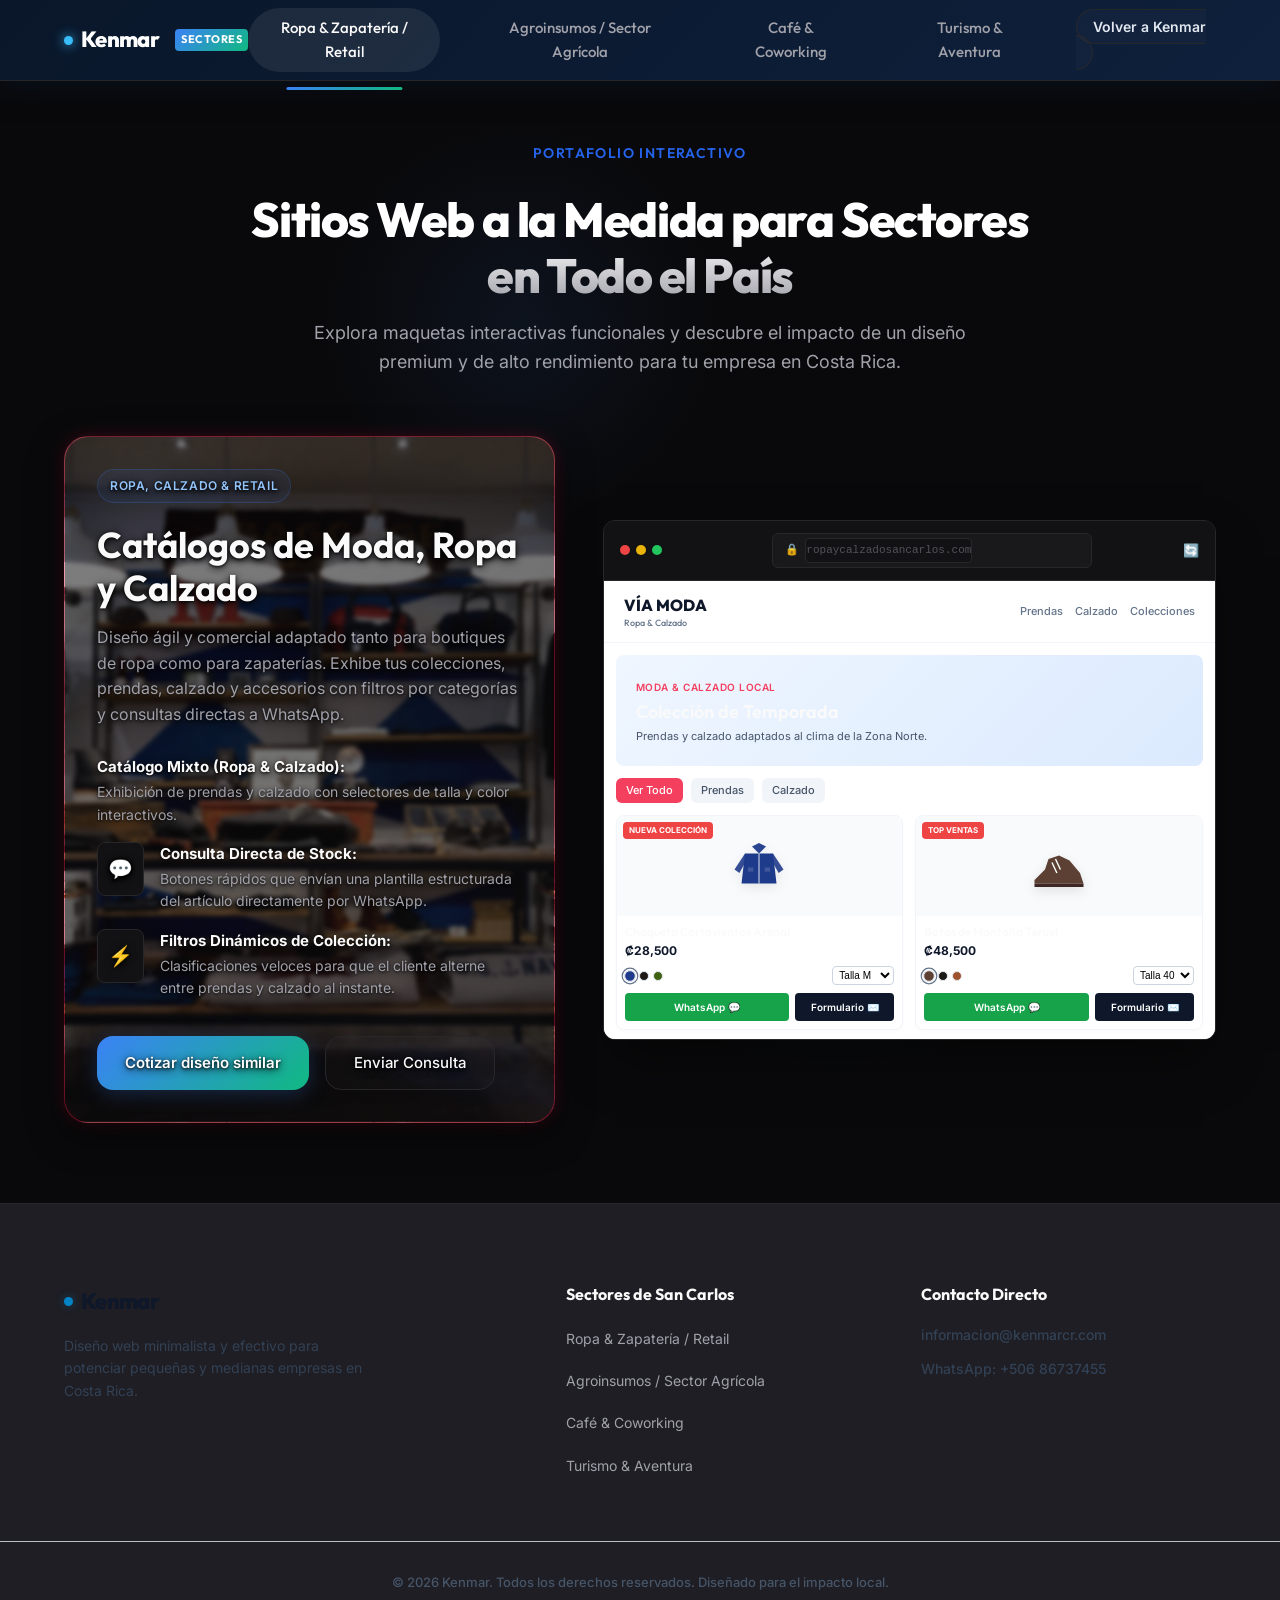
==== sectores.html @ aba76120 "fix: actualizacion del diseño de la pagina" ====
<!DOCTYPE html>
<html lang="es">
<head>
    <meta charset="UTF-8">
    <meta name="viewport" content="width=device-width, initial-scale=1.0">
    <meta name="description" content="Diseño y desarrollo de páginas web a medida para los sectores clave en Costa Rica: retail, ganadería, agricultura, turismo, cafeterías y coworking. Impulsa tu PyME con Kenmar.">
    <title>Kenmar | Portafolio Interactivo por Sectores</title>
    <!-- Google Fonts -->
    <link rel="preconnect" href="https://fonts.googleapis.com">
    <link rel="preconnect" href="https://fonts.gstatic.com" crossorigin>
    <link href="https://fonts.googleapis.com/css2?family=Inter:wght@300;400;500;600;700&family=Outfit:wght@400;500;600;700;800&display=swap" rel="stylesheet">
    <!-- Hojas de Estilo -->
    <link rel="stylesheet" href="styles.css"> <!-- Importamos estilos base de Kenmar -->
    <link rel="stylesheet" href="sectores.css"> <!-- Estilos específicos y oscuros para sectores -->
</head>
<body class="dark-theme">

    <!-- Header / Navegación Oscura -->
    <header class="main-header" id="header">
        <div class="container header-container">
            <a href="index.html" class="logo">
                <span class="logo-dot"></span>Kenmar<span class="logo-badge">Sectores</span>
            </a>
            
            <!-- Menú de sectores industriales para especialización inmediata -->
            <nav class="nav-menu" id="nav-menu">
                <ul class="nav-list">
                    <li><button class="nav-sector-btn active" data-sector="retail">Ropa & Zapatería / Retail</button></li>
                    <li><button class="nav-sector-btn" data-sector="agro">Agroinsumos / Sector Agrícola</button></li>
                    <li><button class="nav-sector-btn" data-sector="cafe">Café & Coworking</button></li>
                    <li><button class="nav-sector-btn" data-sector="turismo">Turismo & Aventura</button></li>
                    <li><a href="index.html" class="nav-link return-btn">Volver a Kenmar</a></li>
                </ul>
            </nav>
            
            <button class="nav-toggle" id="nav-toggle" aria-label="Abrir menú">
                <span class="burger-bar"></span>
                <span class="burger-bar"></span>
                <span class="burger-bar"></span>
            </button>
        </div>
    </header>

    <main>
        <!-- Sección Hero del Portafolio Interactivo -->
        <section class="showcase-hero">
            <div class="container">
                <div class="showcase-header text-center">
                    <span class="section-subtitle">Portafolio Interactivo</span>
                    <h1 class="main-title">Sitios Web a la Medida para Sectores en Todo el País</h1>
                    <p class="main-desc">Explora maquetas interactivas funcionales y descubre el impacto de un diseño premium y de alto rendimiento para tu empresa en Costa Rica.</p>
                </div>

                <!-- Showcase Split View (Info Panel + Mockup Visualizer) -->
                <div class="showcase-grid">
                    
                    <!-- Columna Izquierda: Información Dinámica del Sector -->
                    <div class="info-column">
                        
                        <!-- Panel Ropa & Zapatería / Retail -->
                        <div class="sector-info-panel active" id="info-retail">
                            <div class="sector-badge font-heading">Ropa, Calzado & Retail</div>
                            <h2>Catálogos de Moda, Ropa y Calzado</h2>
                            <p class="sector-description">Diseño ágil y comercial adaptado tanto para boutiques de ropa como para zapaterías. Exhibe tus colecciones, prendas, calzado y accesorios con filtros por categorías y consultas directas a WhatsApp.</p>
                            
                            <ul class="feature-list">
                                <li>
                                    <div>
                                        <strong>Catálogo Mixto (Ropa & Calzado):</strong> Exhibición de prendas y calzado con selectores de talla y color interactivos.
                                    </div>
                                </li>
                                <li>
                                    <span class="feature-icon">💬</span>
                                    <div>
                                        <strong>Consulta Directa de Stock:</strong> Botones rápidos que envían una plantilla estructurada del artículo directamente por WhatsApp.
                                    </div>
                                </li>
                                <li>
                                    <span class="feature-icon">⚡</span>
                                    <div>
                                        <strong>Filtros Dinámicos de Colección:</strong> Clasificaciones veloces para que el cliente alterne entre prendas y calzado al instante.
                                    </div>
                                </li>
                            </ul>

                            <div class="sector-ctas">
                                <a href="https://wa.me/50686737455?text=Hola%20Kenmar,%20me%20gustar%C3%ADa%20cotizar%20un%20dise%C3%B1o%20web%20similar%20al%20de%20Ropa%20%26%20Zapater%C3%ADa" target="_blank" rel="noopener noreferrer" class="btn btn-accent btn-whatsapp-sector">
                                    Cotizar diseño similar
                                </a>
                                <a href="#contacto-form" class="btn btn-secondary-dark">Enviar Consulta</a>
                            </div>
                        </div>

                        <!-- Panel Agroinsumos / Agrícola -->
                        <div class="sector-info-panel" id="info-agro">
                            <div class="sector-badge font-heading agro">Agropecuaria & Ganadería</div>
                            <h2>Sitios Web Corporativos y Catálogos de Insumos</h2>
                            <p class="sector-description">Páginas web corporativas robustas diseñadas especialmente para distribuidoras de agroinsumos, veterinarias, fincas y ganaderías. Proyecta solidez técnica con fichas técnicas descargables e inventarios clasificados por categorías.</p>
                            
                            <ul class="feature-list">
                                <li>
                                    <div>
                                        <strong>Buscador y Filtro de Productos:</strong> Filtra fertilizantes, semillas o maquinaria de forma instantánea.
                                    </div>
                                </li>
                                <li>
                                    <span class="feature-icon">📄</span>
                                    <div>
                                        <strong>Fichas Técnicas Integradas:</strong> Acceso rápido a especificaciones de productos y hojas de seguridad.
                                    </div>
                                </li>
                                <li>
                                    <span class="feature-icon">🐮</span>
                                    <div>
                                        <strong>Módulo Corporativo:</strong> Secciones dedicadas a servicios agrícolas, cobertura de entrega y asesoría técnica.
                                    </div>
                                </li>
                            </ul>

                            <div class="sector-ctas">
                                <a href="https://wa.me/50686737455?text=Hola%20Kenmar,%20me%20gustar%C3%ADa%20cotizar%20un%20dise%C3%B1o%20web%20similar%20al%20de%20Agroinsumos%20/%20Sector%20Agr%C3%ADcola" target="_blank" rel="noopener noreferrer" class="btn btn-accent btn-whatsapp-sector">
                                    Cotizar diseño similar
                                </a>
                                <a href="#contacto-form" class="btn btn-secondary-dark">Enviar Consulta</a>
                            </div>
                        </div>

                        <!-- Panel Café & Coworking -->
                        <div class="sector-info-panel" id="info-cafe">
                            <div class="sector-badge font-heading cafe">Aesthetic & Experiencia</div>
                            <h2>Páginas para Cafeterías y Espacios Coworking</h2>
                            <p class="sector-description">Diseño moderno, cálido y aesthetic ideal para cafeterías de especialidad y locales gastronómicos. Muestra la atmósfera acogedora de tus instalaciones (vibe visual) y presenta una carta digital interactiva para atraer clientes locales y nómadas digitales.</p>
                            
                            <ul class="feature-list">
                                <li>
                                    <div>
                                        <strong>Galería Aesthetic de Espacios:</strong> Muestra los rincones de tu local (terrazas, salones de enfoque, rincones relax) con un diseño visual premium.
                                    </div>
                                </li>
                                <li>
                                    <div>
                                        <strong>Menú Digital de Especialidad:</strong> Carta interactiva optimizada para móviles con tus bebidas, repostería y planes de trabajo.
                                    </div>
                                </li>
                                <li>
                                    <span class="feature-icon">💬</span>
                                    <div>
                                        <strong>Cotización Directa de Combos:</strong> Permite a las personas consultar precios o cotizar eventos especiales y paquetes de coworking por WhatsApp en un clic.
                                    </div>
                                </li>
                            </ul>

                            <div class="sector-ctas">
                                <a href="https://wa.me/50686737455?text=Hola%20Kenmar,%20me%20gustar%C3%ADa%20cotizar%20un%20dise%C3%B1o%20web%20similar%20al%20de%20Caf%C3%A9%20%26%20Coworking" target="_blank" rel="noopener noreferrer" class="btn btn-accent btn-whatsapp-sector">
                                    Cotizar diseño similar
                                </a>
                                <a href="#contacto-form" class="btn btn-secondary-dark">Enviar Consulta</a>
                            </div>
                        </div>

                        <!-- Panel Turismo & Aventura -->
                        <div class="sector-info-panel" id="info-turismo">
                            <div class="sector-badge font-heading turismo">Turismo & Naturaleza</div>
                            <h2>Páginas de Destinos, Tours e Itinerarios Visuales</h2>
                            <p class="sector-description">Sitios web de alto impacto visual diseñados para agencias de tours, hoteles boutique y operadores de aventura. Muestra la belleza de los destinos mediante galerías de gran escala y cronogramas interactivos.</p>
                            
                            <ul class="feature-list">
                                <li>
                                    <div>
                                        <strong>Ficha Detallada de Tours:</strong> Clasificaciones por nivel de dificultad, duración y precios con divisas.
                                    </div>
                                </li>
                                <li>
                                    <div>
                                        <strong>Itinerarios Desplegables:</strong> Información cronológica animada para guiar al viajero en su reserva.
                                    </div>
                                </li>
                                <li>
                                    <div>
                                        <strong>Llamados a la Acción Claros:</strong> Formularios integrados para reservar cupos rápido desde teléfonos móviles.
                                    </div>
                                </li>
                            </ul>

                            <div class="sector-ctas">
                                <a href="https://wa.me/50686737455?text=Hola%20Kenmar,%20me%20gustar%C3%ADa%20cotizar%20un%20dise%C3%B1o%20web%20similar%20al%20de%20Turismo%20%26%20Aventura" target="_blank" rel="noopener noreferrer" class="btn btn-accent btn-whatsapp-sector">
                                    Cotizar diseño similar
                                </a>
                                <a href="#contacto-form" class="btn btn-secondary-dark">Enviar Consulta</a>
                            </div>
                        </div>
                    </div>

                    <!-- Columna Derecha: El Navegador Web Simulado (Mockup Interactivo) -->
                    <div class="mockup-column">
                        <div class="browser-mockup shadow-lg">
                            <div class="browser-bar">
                                <div class="browser-dots">
                                    <span class="dot-red"></span>
                                    <span class="dot-yellow"></span>
                                    <span class="dot-green"></span>
                                </div>
                                <div class="browser-url-container">
                                    <span class="lock-icon">🔒</span>
                                    <div class="browser-url" id="mockup-url">ropaycalzadosancarlos.com</div>
                                </div>
                                <div class="browser-reload">🔄</div>
                            </div>
                            
                            <!-- Contenedor Interno de las Páginas Simuladas -->
                            <div class="browser-content" id="browser-content-viewport">
                                
                                <!-- MOCKUP 1: MODA & RETAIL (Tema Claro Minimalista Comercial) -->
                                <div class="mockup-view active" id="mockup-view-retail">
                                    <!-- Header de la Tienda -->
                                    <div class="shop-header">
                                        <div class="shop-logo">VÍA MODA<span>Ropa & Calzado</span></div>
                                        <div class="shop-nav-links">
                                            <span>Prendas</span>
                                            <span>Calzado</span>
                                            <span>Colecciones</span>
                                        </div>
                                    </div>
                                    
                                    <!-- Banner Principal -->
                                    <div class="shop-banner">
                                        <div class="banner-text">
                                            <span class="banner-tag">Moda & Calzado Local</span>
                                            <h3>Colección de Temporada</h3>
                                            <p>Prendas y calzado adaptados al clima de la Zona Norte.</p>
                                        </div>
                                    </div>

                                    <!-- Filtros -->
                                    <div class="shop-filters">
                                        <button class="shop-filter-btn active" data-filter="all">Ver Todo</button>
                                        <button class="shop-filter-btn" data-filter="clothing">Prendas</button>
                                        <button class="shop-filter-btn" data-filter="shoes">Calzado</button>
                                    </div>

                                    <!-- Grid de Productos -->
                                    <div class="shop-product-grid">
                                        
                                        <!-- Producto 1 (Prenda de Vestir) -->
                                        <div class="shop-card" data-category="clothing" data-product-id="1">
                                            <div class="product-visual p-jacket">
                                                <div class="product-badge green">Nueva Colección</div>
                                                <!-- Chaqueta dibujada en SVG -->
                                                <svg viewBox="0 0 100 100" class="clothing-svg">
                                                    <!-- Collar / Cuello -->
                                                    <path d="M40 22 L50 32 L60 22 L50 17 Z" fill="#1e3a8a" class="clothing-color-path-collar" opacity="0.95"/>
                                                    <!-- Cuerpo de la chaqueta -->
                                                    <path d="M30 32 L70 32 L75 75 L25 75 Z" fill="#1e3a8a" class="clothing-color-path"/>
                                                    <!-- Manga izquierda -->
                                                    <path d="M30 32 L15 55 L22 60 L32 42 Z" fill="#1e3a8a" class="clothing-color-path" opacity="0.9"/>
                                                    <!-- Manga derecha -->
                                                    <path d="M70 32 L85 55 L78 60 L68 42 Z" fill="#1e3a8a" class="clothing-color-path" opacity="0.9"/>
                                                    <!-- Cremallera central / detalles -->
                                                    <line x1="50" y1="32" x2="50" y2="75" stroke="#ffffff" stroke-width="1.5" opacity="0.8"/>
                                                    <!-- Bolsillo izquierdo -->
                                                    <path d="M34 52 L42 52 L42 58 L34 58 Z" fill="#ffffff" opacity="0.15"/>
                                                    <!-- Bolsillo derecho -->
                                                    <path d="M58 52 L66 52 L66 58 L58 58 Z" fill="#ffffff" opacity="0.15"/>
                                                </svg>
                                            </div>
                                            <div class="product-info">
                                                <h4>Chaqueta Cortavientos Arenal</h4>
                                                <p class="product-price">₡28,500</p>
                                                <div class="product-options">
                                                    <!-- Selectores de color de ropa -->
                                                    <div class="color-selectors">
                                                        <span class="color-dot active" data-color="#1e3a8a" style="background-color: #1e3a8a;"></span>
                                                        <span class="color-dot" data-color="#1c1917" style="background-color: #1c1917;"></span>
                                                        <span class="color-dot" data-color="#3f6212" style="background-color: #3f6212;"></span>
                                                    </div>
                                                    <!-- Selector de talla de ropa -->
                                                    <select class="size-select">
                                                        <option>Talla S</option>
                                                        <option selected>Talla M</option>
                                                        <option>Talla L</option>
                                                        <option>Talla XL</option>
                                                    </select>
                                                </div>
                                                <div class="product-actions">
                                                    <a href="#" target="_blank" rel="noopener noreferrer" class="btn-product-wa" data-item="Chaqueta Cortavientos Arenal">WhatsApp 💬</a>
                                                    <button class="btn-product-form" data-item="Chaqueta Cortavientos Arenal">Formulario ✉️</button>
                                                </div>
                                            </div>
                                        </div>

                                        <!-- Producto 2 (Calzado) -->
                                        <div class="shop-card" data-category="shoes" data-product-id="2">
                                            <div class="product-visual p-boot">
                                                <div class="product-badge">Top Ventas</div>
                                                <!-- Calzado dibujado en SVG -->
                                                <svg viewBox="0 0 100 100" class="shoe-svg">
                                                    <path d="M15 70 L30 55 L35 40 L50 35 L65 42 L80 60 L85 75 L15 75 Z" fill="#5c4033" class="shoe-color-path"/>
                                                    <path d="M15 75 L85 75 L85 80 L15 80 Z" fill="#3e2723"/>
                                                    <line x1="45" y1="40" x2="52" y2="55" stroke="#ffffff" stroke-width="2"/>
                                                    <line x1="40" y1="45" x2="47" y2="60" stroke="#ffffff" stroke-width="2"/>
                                                </svg>
                                            </div>
                                            <div class="product-info">
                                                <h4>Botas de Montaña Teruel</h4>
                                                <p class="product-price">₡48,500</p>
                                                <div class="product-options">
                                                    <div class="color-selectors">
                                                        <span class="color-dot active" data-color="#5c4033" style="background-color: #5c4033;"></span>
                                                        <span class="color-dot" data-color="#1c1917" style="background-color: #1c1917;"></span>
                                                        <span class="color-dot" data-color="#a0522d" style="background-color: #a0522d;"></span>
                                                    </div>
                                                    <select class="size-select">
                                                        <option>Talla 39</option>
                                                        <option selected>Talla 40</option>
                                                        <option>Talla 41</option>
                                                        <option>Talla 42</option>
                                                    </select>
                                                </div>
                                                <div class="product-actions">
                                                    <a href="#" target="_blank" rel="noopener noreferrer" class="btn-product-wa" data-item="Botas de Montaña Teruel">WhatsApp 💬</a>
                                                    <button class="btn-product-form" data-item="Botas de Montaña Teruel">Formulario ✉️</button>
                                                </div>
                                            </div>
                                        </div>
                                    </div>
                                </div>

                                <!-- MOCKUP 2: AGROINSUMOS / INDUSTRIAL (Tema Verde/Tierra Corporativo Robusto) -->
                                <div class="mockup-view" id="mockup-view-agro">
                                    <!-- Header Agrícola -->
                                    <div class="agro-header">
                                        <div class="agro-logo">🚜 Agro<span>SanCarlos</span></div>
                                        <div class="agro-search">
                                            <span class="search-icon">🔍</span>
                                            <input type="text" id="agro-search-input" placeholder="Buscar fertilizantes, herbicidas...">
                                        </div>
                                    </div>

                                    <!-- Panel de Categorías rápidas -->
                                    <div class="agro-nav">
                                        <button class="agro-cat-btn active" data-category="all">Todos los Insumos</button>
                                        <button class="agro-cat-btn" data-category="nutricion">Nutrición y Abonos</button>
                                        <button class="agro-cat-btn" data-category="proteccion">Protección de Cultivo</button>
                                        <button class="agro-cat-btn" data-category="herramientas">Herramientas</button>
                                    </div>

                                    <!-- Grid de Insumos Agropecuarios -->
                                    <div class="agro-product-grid" id="agro-grid">
                                        <!-- Producto Agro 1 -->
                                        <div class="agro-card" data-category="nutricion" data-name="fertilizante nitromax desarrollo organico">
                                            <div class="agro-tag green">Abono Orgánico</div>
                                            <div class="agro-card-icon">🍃</div>
                                            <h4>NitroMax Desarrollo</h4>
                                            <p class="agro-spec">Saco de 50 kg | Nitrógeno de liberación lenta</p>
                                            <p class="agro-status">🟢 En Stock (Sucursal Quesada)</p>
                                            <div class="agro-card-footer">
                                                <span class="agro-price">₡22,800</span>
                                                <a href="#contacto-form" class="agro-btn-quote" data-item="NitroMax Desarrollo 50kg">Cotizar Lote</a>
                                            </div>
                                        </div>

                                        <!-- Producto Agro 2 -->
                                        <div class="agro-card" data-category="proteccion" data-name="herbicida bio-limpio control malezas">
                                            <div class="agro-tag orange">Protección</div>
                                            <div class="agro-card-icon">🧪</div>
                                            <h4>Bio-Limpio Herbicida</h4>
                                            <p class="agro-spec">Envase 4 Litros | Control de maleza de hoja ancha</p>
                                            <p class="agro-status">🟢 En Stock (Sucursal Florencia)</p>
                                            <div class="agro-card-footer">
                                                <span class="agro-price">₡18,500</span>
                                                <a href="#contacto-form" class="agro-btn-quote" data-item="Bio-Limpio Herbicida 4L">Cotizar Lote</a>
                                            </div>
                                        </div>

                                        <!-- Producto Agro 3 -->
                                        <div class="agro-card" data-category="herramientas" data-name="tijera podar bypass acero templado">
                                            <div class="agro-tag brown">Herramientas</div>
                                            <div class="agro-card-icon">✂️</div>
                                            <h4>Tijera de Podar Pro</h4>
                                            <p class="agro-spec">Acero templado Bypass | Mango ergonómico</p>
                                            <p class="agro-status">🟡 Pocas Unidades</p>
                                            <div class="agro-card-footer">
                                                <span class="agro-price">₡14,900</span>
                                                <a href="#contacto-form" class="agro-btn-quote" data-item="Tijera de Podar Pro">Cotizar Lote</a>
                                            </div>
                                        </div>
                                    </div>
                                </div>

                                <!-- MOCKUP 3: CAFÉ & COWORKING (Estilo Moderno, Cálido, Galería de Ambientes y Carta Digital) -->
                                <div class="mockup-view" id="mockup-view-cafe">
                                    <!-- Header Café -->
                                    <div class="cafe-header">
                                        <div class="cafe-logo">☕ KAFË<span>& Coworking</span></div>
                                        <div class="cafe-tabs">
                                            <button class="cafe-tab-btn active" data-cafe-tab="espacio">El Espacio</button>
                                            <button class="cafe-tab-btn" data-cafe-tab="menu">Nuestro Menú</button>
                                        </div>
                                    </div>

                                    <!-- Sub-Vista 1: Galería Aesthetic del Espacio -->
                                    <div class="cafe-subview active" id="cafe-subview-espacio">
                                        <div class="cafe-gallery-hero">
                                            <h4>Nuestros Ambientes</h4>
                                            <p>Espacios diseñados al detalle con luz natural, plantas y excelente café para inspirar tu jornada de trabajo o relax.</p>
                                        </div>
                                        
                                        <div class="cafe-gallery-grid">
                                            <!-- Tarjeta Spot 1 -->
                                            <div class="cafe-spot-card">
                                                <div class="spot-visual spot-terraza">
                                                    <span class="spot-emoji">🌋</span>
                                                    <div class="spot-gradient"></div>
                                                </div>
                                                <div class="spot-info">
                                                    <h5>La Terraza del Volcán</h5>
                                                    <p>Espacio abierto con vistas al Volcán Arenal, ideal para ideas frescas y aire puro.</p>
                                                    <div class="spot-amenities">
                                                        <span>📶 Fibra 200MB</span>
                                                        <span>🔌 Carga USB</span>
                                                        <span>🌳 Aire Libre</span>
                                                    </div>
                                                    <div class="spot-actions">
                                                        <a href="#" target="_blank" rel="noopener noreferrer" class="btn-spot-wa" data-spot="La Terraza del Volcán">Consultar por WhatsApp 💬</a>
                                                        <button class="btn-spot-form" data-spot="La Terraza del Volcán">Por Formulario ✉️</button>
                                                    </div>
                                                </div>
                                            </div>

                                            <!-- Tarjeta Spot 2 -->
                                            <div class="cafe-spot-card">
                                                <div class="spot-visual spot-salon">
                                                    <span class="spot-emoji">🛋️</span>
                                                    <div class="spot-gradient"></div>
                                                </div>
                                                <div class="spot-info">
                                                    <h5>El Salón de Especialidad</h5>
                                                    <p>Ambiente climatizado con música jazz suave y sillones de cuero ergonómicos.</p>
                                                    <div class="spot-amenities">
                                                        <span>🤫 Silencioso</span>
                                                        <span>🛋️ Ergonomía</span>
                                                        <span>☕ Refill Ilimitado</span>
                                                    </div>
                                                    <div class="spot-actions">
                                                        <a href="#" target="_blank" rel="noopener noreferrer" class="btn-spot-wa" data-spot="El Salón de Especialidad">Consultar por WhatsApp 💬</a>
                                                        <button class="btn-spot-form" data-spot="El Salón de Especialidad">Por Formulario ✉️</button>
                                                    </div>
                                                </div>
                                            </div>

                                            <!-- Tarjeta Spot 3 -->
                                            <div class="cafe-spot-card">
                                                <div class="spot-visual spot-rincon">
                                                    <span class="spot-emoji">💡</span>
                                                    <div class="spot-gradient"></div>
                                                </div>
                                                <div class="spot-info">
                                                    <h5>El Rincón Creativo</h5>
                                                    <p>Esquina acogedora con pufs de lectura, iluminación cálida y tomas dedicadas.</p>
                                                    <div class="spot-amenities">
                                                        <span>💡 Luz Enfoque</span>
                                                        <span>🎒 Pufs Relax</span>
                                                        <span>🔌 Conectores</span>
                                                    </div>
                                                    <div class="spot-actions">
                                                        <a href="#" target="_blank" rel="noopener noreferrer" class="btn-spot-wa" data-spot="El Rincón Creativo">Consultar por WhatsApp 💬</a>
                                                        <button class="btn-spot-form" data-spot="El Rincón Creativo">Por Formulario ✉️</button>
                                                    </div>
                                                </div>
                                            </div>
                                        </div>
                                    </div>

                                    <!-- Sub-Vista 2: Menú Digital Interactivo -->
                                    <div class="cafe-subview" id="cafe-subview-menu">
                                        <div class="cafe-menu-header">
                                            <h4>Carta Digital de Especialidades</h4>
                                            <p>Café de origen local preparado por baristas, brunch fresco de temporada y paquetes coworking integrados.</p>
                                        </div>

                                        <div class="cafe-menu-grid">
                                            <!-- Categoría 1: Cafés -->
                                            <div class="cafe-menu-category">
                                                <h5>☕ Cafés de Especialidad</h5>
                                                <div class="menu-items-list">
                                                    <div class="menu-item-card" data-menu-item="Espresso de Origen" data-menu-price="₡1,800">
                                                        <div class="item-header">
                                                            <h6>Espresso de Origen</h6>
                                                            <span class="item-price">₡1,800</span>
                                                        </div>
                                                        <p>Grano cosechado en altura, notas de caramelo y chocolate.</p>
                                                        <div class="item-actions">
                                                            <a href="#" class="btn-menu-wa" data-item="Espresso de Origen">WhatsApp 💬</a>
                                                            <button class="btn-menu-form" data-item="Espresso de Origen">Formulario ✉️</button>
                                                        </div>
                                                    </div>
                                                    <div class="menu-item-card" data-menu-item="Iced Flat White" data-menu-price="₡2,500">
                                                        <div class="item-header">
                                                            <h6>Iced Flat White</h6>
                                                            <span class="item-price">₡2,500</span>
                                                        </div>
                                                        <p>Doble shot de espresso vertido sobre leche fría y hielo.</p>
                                                        <div class="item-actions">
                                                            <a href="#" class="btn-menu-wa" data-item="Iced Flat White">WhatsApp 💬</a>
                                                            <button class="btn-menu-form" data-item="Iced Flat White">Formulario ✉️</button>
                                                        </div>
                                                    </div>
                                                </div>
                                            </div>

                                            <!-- Categoría 2: Brunch -->
                                            <div class="cafe-menu-category">
                                                <h5>🥑 Brunch & Snacks</h5>
                                                <div class="menu-items-list">
                                                    <div class="menu-item-card" data-menu-item="Avocado Toast Sancarleño" data-menu-price="₡3,800">
                                                        <div class="item-header">
                                                            <h6>Avocado Toast Sancarleño</h6>
                                                            <span class="item-price">₡3,800</span>
                                                        </div>
                                                        <p>Pan de masa madre local, aguacate sazonado y queso tierno de la zona.</p>
                                                        <div class="item-actions">
                                                            <a href="#" class="btn-menu-wa" data-item="Avocado Toast Sancarleño">WhatsApp 💬</a>
                                                            <button class="btn-menu-form" data-item="Avocado Toast Sancarleño">Formulario ✉️</button>
                                                        </div>
                                                    </div>
                                                    <div class="menu-item-card" data-menu-item="Panini Caprese Rústico" data-menu-price="₡4,200">
                                                        <div class="item-header">
                                                            <h6>Panini Caprese Rústico</h6>
                                                            <span class="item-price">₡4,200</span>
                                                        </div>
                                                        <p>Tomates frescos, mozzarella artesanal y pesto de albahaca casero.</p>
                                                        <div class="item-actions">
                                                            <a href="#" class="btn-menu-wa" data-item="Panini Caprese Rústico">WhatsApp 💬</a>
                                                            <button class="btn-menu-form" data-item="Panini Caprese Rústico">Formulario ✉️</button>
                                                        </div>
                                                    </div>
                                                </div>
                                            </div>

                                            <!-- Categoría 3: Combos -->
                                            <div class="cafe-menu-category full-width">
                                                <h5>💻 Planes Remotos (Co-work Combos)</h5>
                                                <div class="menu-items-list combos-list">
                                                    <div class="menu-item-card combo-card" data-menu-item="Combo Workday Completo" data-menu-price="₡7,500">
                                                        <div class="item-header">
                                                            <h6>Combo Workday Completo</h6>
                                                            <span class="item-price">₡7,500</span>
                                                        </div>
                                                        <p>Pase diario a cualquiera de nuestros espacios + Café de filtro ilimitado + Avocado Toast o Panini de la carta.</p>
                                                        <div class="item-actions">
                                                            <a href="#" class="btn-menu-wa" data-item="Combo Workday Completo">WhatsApp 💬</a>
                                                            <button class="btn-menu-form" data-item="Combo Workday Completo">Formulario ✉️</button>
                                                        </div>
                                                    </div>
                                                </div>
                                            </div>
                                        </div>
                                    </div>
                                </div>

                                <!-- MOCKUP 4: TURISMO & AVENTURA (Imágenes Grandes, Itinerarios Desplegables) -->
                                <div class="mockup-view" id="mockup-view-turismo">
                                    <!-- Hero Turismo -->
                                    <div class="tourism-hero">
                                        <div class="tourism-header">
                                            <div class="tour-logo">🌋 La Fortuna<span>Adventures</span></div>
                                            <div class="tour-lang">ES / EN</div>
                                        </div>
                                        <div class="tourism-hero-content">
                                            <span class="tour-badge-top">Aventura & Naturaleza</span>
                                            <h3>Explora los Rincones del Volcán</h3>
                                            <p>Tours guiados por expertos locales con transporte y almuerzo incluidos.</p>
                                        </div>
                                    </div>

                                    <!-- Sección de Tours y Acordeón de Itinerario -->
                                    <div class="tours-section">
                                        <h4>Nuestros Tours Destacados</h4>
                                        <p class="section-desc-tour">Selecciona un tour para conocer sus detalles y cronograma del día.</p>
                                        
                                        <div class="tours-list">
                                            <!-- Tour 1 -->
                                            <div class="tour-accordion-item" id="tour-item-1">
                                                <button class="tour-header-btn">
                                                    <div class="tour-main-info">
                                                        <span class="tour-emoji font-heading">🥾</span>
                                                        <div>
                                                            <h5>Caminata Senderos de Lava + Aguas Termales</h5>
                                                            <span class="tour-meta">Duración: 6 horas | Dificultad: Media</span>
                                                        </div>
                                                    </div>
                                                    <div class="tour-price-action">
                                                        <span class="t-price">$65<span>/pers</span></span>
                                                        <span class="arrow-indicator">▼</span>
                                                    </div>
                                                </button>
                                                <div class="tour-body-content">
                                                    <div class="itinerary-timeline">
                                                        <div class="timeline-step">
                                                            <span class="step-time">08:00 AM</span>
                                                            <p><strong>Recogida:</strong> Transporte directo desde tu hotel en La Fortuna.</p>
                                                        </div>
                                                        <div class="timeline-step">
                                                            <span class="step-time">09:00 AM</span>
                                                            <p><strong>Caminata:</strong> Sendero del flujo de lava de 1968, avistamiento de tucanes y monos.</p>
                                                        </div>
                                                        <div class="timeline-step">
                                                            <span class="step-time">01:00 PM</span>
                                                            <p><strong>Almuerzo:</strong> Comida típica costarricense estilo buffet en restaurante local.</p>
                                                        </div>
                                                        <div class="timeline-step">
                                                            <span class="step-time">02:30 PM</span>
                                                            <p><strong>Termales:</strong> Tarde libre para relajarse en piscinas naturales de aguas termales.</p>
                                                        </div>
                                                    </div>
                                                    <a href="#contacto-form" class="btn-tour-book" data-tour="Caminata Lava + Termales">Reservar este Tour</a>
                                                </div>
                                            </div>

                                            <!-- Tour 2 -->
                                            <div class="tour-accordion-item" id="tour-item-2">
                                                <button class="tour-header-btn">
                                                    <div class="tour-main-info">
                                                        <span class="tour-emoji font-heading">🚣</span>
                                                        <div>
                                                            <h5>Rafting en el Río Balsa (Clase II & III)</h5>
                                                            <span class="tour-meta">Duración: 5 horas | Dificultad: Moderada</span>
                                                        </div>
                                                    </div>
                                                    <div class="tour-price-action">
                                                        <span class="t-price">$75<span>/pers</span></span>
                                                        <span class="arrow-indicator">▼</span>
                                                    </div>
                                                </button>
                                                <div class="tour-body-content">
                                                    <div class="itinerary-timeline">
                                                        <div class="timeline-step">
                                                            <span class="step-time">09:00 AM</span>
                                                            <p><strong>Salida:</strong> Instrucciones de seguridad por guías certificados.</p>
                                                        </div>
                                                        <div class="timeline-step">
                                                            <span class="step-time">10:00 AM</span>
                                                            <p><strong>Rápidos:</strong> 2 horas de pura adrenalina esquivando rocas y olas en rápidos Clase III.</p>
                                                        </div>
                                                        <div class="timeline-step">
                                                            <span class="step-time">01:00 PM</span>
                                                            <p><strong>Almuerzo:</strong> Tradicional "casado" con frutas tropicales frente al río.</p>
                                                        </div>
                                                    </div>
                                                    <a href="#contacto-form" class="btn-tour-book" data-tour="Rafting Río Balsa">Reservar este Tour</a>
                                                </div>
                                            </div>
                                        </div>
                <!-- SECCIÓN: FORMULARIO DE CONTACTO TEMA OSCURO -->
        <section class="section section-dark-contact" id="contacto-form">
            <div class="container">
                <div class="contact-wrapper">
                    <!-- Info izquierda -->
                    <div class="contact-info">
                        <span class="section-subtitle">¿Conversamos?</span>
                        <h2 class="section-title">Construyamos el Futuro Digital de tu PyME</h2>
                        <p class="contact-desc">Déjanos tus datos o cuéntanos qué necesitas. Nos pondremos en contacto contigo en menos de 24 horas para asesorarte y detallar tu propuesta.</p>
                        
                        <div class="location-card">
                            <span class="loc-icon">📍</span>
                            <div>
                                <h5>Ubicación</h5>
                                <p>San Carlos, Alajuela, Costa Rica</p>
                            </div>
                        </div>
                    </div>

                    <!-- Formulario de contacto -->
                    <div class="contact-form-container">
                        <form id="sectors-contact-form" class="contact-form">
                            <!-- Input oculto para registrar el sector actual -->
                            <input type="hidden" id="form-selected-sector" name="selected_sector" value="retail">

                            <div class="form-group">
                                <input type="text" id="sectors-name" name="name" required placeholder=" ">
                                <label for="sectors-name">Nombre completo</label>
                            </div>
                            <div class="form-group">
                                <input type="email" id="sectors-email" name="email" required placeholder=" ">
                                <label for="sectors-email">Correo electrónico</label>
                            </div>
                            <div class="form-group">
                                <input type="tel" id="sectors-phone" name="phone" placeholder=" ">
                                <label for="sectors-phone">Teléfono / WhatsApp</label>
                            </div>
                            <div class="form-group">
                                <textarea id="sectors-message" name="message" required placeholder=" " rows="4">Hola Kenmar, estoy interesado en una página web para el sector Zapatería / Retail.</textarea>
                                <label for="sectors-message">Detalles de tu proyecto</label>
                            </div>
                            
                            <button type="submit" class="btn btn-accent btn-submit btn-block">
                                <span>Enviar Solicitud de Proyecto</span>
                                <svg class="btn-icon" viewBox="0 0 24 24" fill="none" stroke="currentColor" stroke-width="2" stroke-linecap="round" stroke-linejoin="round"><line x1="22" x2="11" y1="2" y2="13"/><polygon points="22 2 15 22 11 13 2 9 22 2"/></svg>
                            </button>
                        </form>
                        <div id="sectors-form-feedback" class="form-feedback hidden"></div>
                    </div>
                </div>
            </div>
        </section>
    </main>

    <!-- Footer Oscuro Simplificado -->
    <footer class="main-footer">
        <div class="container footer-container">
            <div class="footer-brand">
                <a href="index.html" class="logo"><span class="logo-dot"></span>Kenmar</a>
                <p>Diseño web minimalista y efectivo para potenciar pequeñas y medianas empresas en Costa Rica.</p>
            </div>
            <div class="footer-links">
                <h4>Sectores de San Carlos</h4>
                <ul>
                    <li><button class="footer-sector-link" data-sector="retail">Ropa & Zapatería / Retail</button></li>
                    <li><button class="footer-sector-link" data-sector="agro">Agroinsumos / Sector Agrícola</button></li>
                    <li><button class="footer-sector-link" data-sector="cafe">Café & Coworking</button></li>
                    <li><button class="footer-sector-link" data-sector="turismo">Turismo & Aventura</button></li>
                </ul>
            </div>
            <div class="footer-contact">
                <h4>Contacto Directo</h4>
                <p>informacion@kenmarcr.com</p>
                <p>WhatsApp: +506 86737455</p>
            </div>
        </div>
        <div class="footer-bottom">
            <div class="container">
                <p>&copy; 2026 Kenmar. Todos los derechos reservados. Diseñado para el impacto local.</p>
            </div>
        </div>
    </footer>

    <!-- Scripts -->
    <script src="sectores.js"></script>
</body>
</html>
---- styles.css ----
/* Estilos Generales y Sistema de Diseño para Kenmar */

:root {
    /* Paleta de Colores Minimalista y Profesional */
    --bg-primary: #fafafa;
    --bg-secondary: #ffffff;
    --bg-alt: #f4f4f5;
    --border-color: #e4e4e7;
    
    --text-primary: #09090b;
    --text-secondary: #52525b;
    --text-muted: #a1a1aa;
    
    --accent: #2563eb;
    --accent-hover: #1d4ed8;
    --accent-light: #eff6ff;
    
    --whatsapp: #0c9a6f;
    --whatsapp-hover: #097d59;
    --whatsapp-light: #e6f7f2;
    
    /* Tipografías */
    --font-heading: 'Outfit', -apple-system, BlinkMacSystemFont, "Segoe UI", Roboto, sans-serif;
    --font-body: 'Inter', -apple-system, BlinkMacSystemFont, "Segoe UI", Roboto, sans-serif;
    
    /* Bordes y Sombras */
    --radius-sm: 8px;
    --radius-md: 16px;
    --radius-lg: 24px;
    --radius-full: 9999px;
    
    --shadow-sm: 0 1px 3px rgba(0,0,0,0.02), 0 1px 2px rgba(0,0,0,0.04);
    --shadow-md: 0 10px 15px -3px rgba(9, 9, 11, 0.04), 0 4px 6px -2px rgba(9, 9, 11, 0.02);
    --shadow-lg: 0 20px 25px -5px rgba(9, 9, 11, 0.06), 0 10px 10px -5px rgba(9, 9, 11, 0.03);
    --shadow-premium: 0 30px 60px -15px rgba(37, 99, 235, 0.08), 0 15px 30px -10px rgba(0, 0, 0, 0.04);
    
    /* Transiciones */
    --transition-smooth: all 0.35s cubic-bezier(0.16, 1, 0.3, 1);
    --transition-fast: all 0.2s ease;
}

/* Reset Moderno */
*, *::before, *::after {
    box-sizing: border-box;
    margin: 0;
    padding: 0;
}

html {
    scroll-behavior: smooth;
    scroll-padding-top: 80px;
    -webkit-font-smoothing: antialiased;
    -moz-osx-font-smoothing: grayscale;
}

body {
    font-family: var(--font-body);
    background-color: var(--bg-primary);
    color: var(--text-secondary);
    line-height: 1.6;
    overflow-x: hidden;
}

h1, h2, h3, h4, h5, h6 {
    font-family: var(--font-heading);
    color: var(--text-primary);
    font-weight: 600;
    line-height: 1.25;
}

a {
    color: inherit;
    text-decoration: none;
    transition: var(--transition-fast);
}

img, svg {
    display: block;
    max-width: 100%;
    height: auto;
}

button, input, textarea {
    font: inherit;
    color: inherit;
    border: none;
    background: none;
}

ul {
    list-style: none;
}

/* Componentes Comunes */
.container {
    width: 100%;
    max-width: 1200px;
    margin: 0 auto;
    padding: 0 24px;
}

.section {
    padding: 100px 0;
    position: relative;
}

.section-alt {
    background-color: var(--bg-alt);
}

.section-header {
    max-width: 650px;
    margin-bottom: 60px;
}

.text-center {
    text-align: center;
    margin-left: auto;
    margin-right: auto;
}

.section-subtitle {
    display: inline-block;
    font-family: var(--font-heading);
    font-size: 14px;
    font-weight: 600;
    text-transform: uppercase;
    letter-spacing: 0.1em;
    color: var(--accent);
    margin-bottom: 12px;
}

.section-title {
    font-size: 36px;
    font-weight: 700;
    letter-spacing: -0.02em;
}

@media (max-width: 768px) {
    .section {
        padding: 70px 0;
    }
    .section-title {
        font-size: 28px;
    }
}

/* Botones Premium */
.btn {
    display: inline-flex;
    align-items: center;
    justify-content: center;
    padding: 14px 28px;
    border-radius: var(--radius-md);
    font-weight: 500;
    font-size: 15px;
    cursor: pointer;
    transition: var(--transition-smooth);
}

.btn-primary {
    background: linear-gradient(135deg, rgba(10, 25, 47, 0.78) 0%, rgba(15, 34, 64, 0.80) 100%) !important;
    border: 1px solid rgba(56, 189, 248, 0.3) !important;
    color: #ffffff !important;
    box-shadow: 0 4px 14px rgba(10, 25, 47, 0.4);
    backdrop-filter: blur(10px);
    -webkit-backdrop-filter: blur(10px);
    transition: var(--transition-smooth);
}

.btn-primary:hover {
    border-color: #38bdf8 !important;
    background: linear-gradient(135deg, rgba(15, 34, 64, 0.82) 0%, rgba(29, 78, 216, 0.80) 100%) !important;
    box-shadow: 0 4px 20px rgba(37, 99, 235, 0.45);
    transform: translateY(-2px);
    color: #ffffff !important;
}

.btn-secondary {
    background-color: var(--bg-secondary);
    color: var(--text-primary);
    border: 1px solid var(--border-color);
    box-shadow: var(--shadow-sm);
}

.btn-secondary:hover {
    background-color: var(--bg-alt);
    border-color: var(--text-muted);
    transform: translateY(-2px);
}

.btn-whatsapp-inline {
    gap: 8px;
    border-color: var(--border-color);
}

.btn-whatsapp-inline:hover {
    border-color: var(--whatsapp);
    color: var(--whatsapp);
    background-color: var(--whatsapp-light);
    box-shadow: 0 8px 20px rgba(12, 154, 111, 0.1);
}

.icon-svg {
    width: 20px;
    height: 20px;
    fill: currentColor;
}

/* Header & Navegación - Resalte Azul Rey/Eléctrico/Oscuro */
.main-header {
    position: fixed;
    top: 0;
    left: 0;
    width: 100%;
    z-index: 1000;
    background: linear-gradient(135deg, rgba(10, 25, 47, 0.88) 0%, rgba(15, 34, 64, 0.92) 100%);
    backdrop-filter: blur(18px);
    -webkit-backdrop-filter: blur(18px);
    border-bottom: 1px solid rgba(56, 189, 248, 0.25);
    box-shadow: 0 4px 25px rgba(10, 25, 47, 0.5);
    transition: var(--transition-smooth);
}

.main-header.scrolled {
    background: linear-gradient(135deg, rgba(10, 25, 47, 0.95) 0%, rgba(15, 34, 64, 0.98) 100%);
    border-bottom-color: rgba(56, 189, 248, 0.45);
    box-shadow: 0 8px 30px rgba(10, 25, 47, 0.7);
}

.header-container {
    display: flex;
    align-items: center;
    justify-content: space-between;
    height: 80px;
    transition: var(--transition-smooth);
}

.main-header.scrolled .header-container {
    height: 70px;
}

.logo {
    font-family: var(--font-heading);
    font-size: 22px;
    font-weight: 800;
    letter-spacing: -0.03em;
    color: #ffffff !important;
    display: flex;
    align-items: center;
    gap: 8px;
}

.logo-dot {
    width: 9px;
    height: 9px;
    background-color: #38bdf8;
    box-shadow: 0 0 12px #38bdf8;
    border-radius: 50%;
    display: inline-block;
}

.nav-list {
    display: flex;
    align-items: center;
    gap: 28px;
}

.nav-link {
    font-size: 14px;
    font-weight: 600;
    color: #e2e8f0 !important;
    position: relative;
    padding: 8px 12px;
    border-radius: var(--radius-sm);
    transition: var(--transition-smooth);
}

.nav-link::after {
    content: '';
    position: absolute;
    bottom: 2px;
    left: 12px;
    right: 12px;
    width: 0;
    height: 2px;
    background: linear-gradient(90deg, #38bdf8, #2563eb);
    border-radius: 2px;
    box-shadow: 0 0 8px #38bdf8;
    transition: var(--transition-smooth);
    margin: 0 auto;
}

.nav-link:hover {
    color: #ffffff !important;
    background: rgba(56, 189, 248, 0.12);
}

.nav-link:hover::after,
.nav-link.active::after {
    width: calc(100% - 24px);
}

.nav-link.active {
    color: #38bdf8 !important;
    font-weight: 700;
    background: rgba(56, 189, 248, 0.15);
}

.nav-btn {
    background: linear-gradient(135deg, rgba(10, 25, 47, 0.78) 0%, rgba(15, 34, 64, 0.80) 100%) !important;
    border: 1px solid rgba(56, 189, 248, 0.3) !important;
    color: #ffffff !important;
    padding: 8px 18px !important;
    border-radius: var(--radius-sm);
    box-shadow: 0 4px 12px rgba(10, 25, 47, 0.4);
    backdrop-filter: blur(10px);
    -webkit-backdrop-filter: blur(10px);
    transition: var(--transition-smooth);
}

.nav-btn::after {
    display: none;
}

.nav-btn:hover {
    border-color: #38bdf8 !important;
    background: linear-gradient(135deg, rgba(15, 34, 64, 0.82) 0%, rgba(29, 78, 216, 0.80) 100%) !important;
    box-shadow: 0 4px 18px rgba(37, 99, 235, 0.35);
    transform: translateY(-1px);
    color: #ffffff !important;
}

.nav-toggle {
    display: none;
    flex-direction: column;
    justify-content: space-between;
    width: 24px;
    height: 18px;
    cursor: pointer;
    background: transparent;
    z-index: 1001;
}

.burger-bar {
    width: 100%;
    height: 2px;
    background-color: var(--text-primary);
    border-radius: 2px;
    transition: var(--transition-smooth);
}

@media (max-width: 768px) {
    .nav-toggle {
        display: flex;
    }
    
    .nav-menu {
        position: fixed;
        top: 0;
        right: -100%;
        width: 80%;
        max-width: 320px;
        height: 100vh;
        background-color: var(--bg-secondary);
        box-shadow: var(--shadow-lg);
        padding: 100px 40px 40px;
        transition: var(--transition-smooth);
    }
    
    .nav-menu.open {
        right: 0;
    }
    
    .nav-list {
        flex-direction: column;
        align-items: flex-start;
        gap: 24px;
    }
    
    .nav-link {
        font-size: 18px;
    }
    
    .nav-btn {
        width: 100%;
        text-align: center;
        margin-top: 10px;
    }
    
    .nav-toggle.open .burger-bar:nth-child(1) {
        transform: translateY(8px) rotate(45deg);
    }
    
    .nav-toggle.open .burger-bar:nth-child(2) {
        opacity: 0;
    }
    
    .nav-toggle.open .burger-bar:nth-child(3) {
        transform: translateY(-8px) rotate(-45deg);
    }
}

/* Hero Section */
.hero-section {
    padding-top: 170px;
    padding-bottom: 130px;
    overflow: hidden;
    background: radial-gradient(circle at 10% 20%, rgba(37, 99, 235, 0.03) 0%, transparent 45%), 
                radial-gradient(circle at 90% 80%, rgba(12, 154, 111, 0.03) 0%, transparent 45%), 
                var(--bg-primary);
    position: relative;
}

.hero-container {
    display: grid;
    grid-template-columns: 1.15fr 0.85fr;
    gap: 60px;
    align-items: center;
}

.hero-badge {
    display: inline-block;
    padding: 6px 14px;
    background-color: var(--accent-light);
    color: var(--accent);
    border-radius: var(--radius-full);
    font-size: 13px;
    font-weight: 600;
    letter-spacing: 0.02em;
    margin-bottom: 20px;
    border: 1px solid rgba(37, 99, 235, 0.1);
    animation: fadeInDown 0.8s ease;
}

.hero-title {
    font-size: 56px;
    font-weight: 800;
    letter-spacing: -0.03em;
    margin-bottom: 24px;
    line-height: 1.15;
    animation: fadeInUp 0.8s ease 0.1s both;
}

.hero-title .accent-span {
    color: var(--accent);
    position: relative;
    display: inline-block;
}

.cursor-blink {
    font-weight: 300;
    color: var(--accent);
    animation: blink-anim 1s step-end infinite;
    margin-left: 2px;
}

@keyframes blink-anim {
    50% { opacity: 0; }
}

.hero-description {
    font-size: 18px;
    color: var(--text-secondary);
    margin-bottom: 36px;
    max-width: 520px;
    animation: fadeInUp 0.8s ease 0.2s both;
}

.hero-ctas {
    display: flex;
    gap: 16px;
    animation: fadeInUp 0.8s ease 0.3s both;
}

/* Browser Mockup en Hero */
.hero-visual {
    position: relative;
    z-index: 2;
    perspective: 1200px;
    animation: fadeInRight 1s cubic-bezier(0.16, 1, 0.3, 1) 0.2s both;
}

.browser-mockup {
    background-color: var(--bg-secondary);
    border: 1px solid var(--border-color);
    border-radius: var(--radius-md);
    box-shadow: var(--shadow-premium);
    overflow: hidden;
    width: 100%;
    transform-style: preserve-3d;
    transition: transform 0.6s cubic-bezier(0.16, 1, 0.3, 1), box-shadow 0.6s cubic-bezier(0.16, 1, 0.3, 1);
}

.browser-mockup:hover {
    box-shadow: 0 40px 80px -20px rgba(37, 99, 235, 0.12), 0 20px 40px -15px rgba(0, 0, 0, 0.05);
}

.browser-bar {
    display: grid;
    grid-template-columns: 1fr 3fr 1fr;
    align-items: center;
    background-color: var(--bg-alt);
    padding: 10px 16px;
    border-bottom: 1px solid var(--border-color);
}

.browser-dots {
    display: flex;
    gap: 6px;
}

.browser-dots span {
    width: 8px;
    height: 8px;
    border-radius: 50%;
    background-color: #ddd;
}

.browser-dots span:nth-child(1) { background-color: #ef4444; }
.browser-dots span:nth-child(2) { background-color: #eab308; }
.browser-dots span:nth-child(3) { background-color: #22c55e; }

.browser-url {
    background-color: var(--bg-secondary);
    border: 1px solid var(--border-color);
    border-radius: 4px;
    font-size: 11px;
    color: var(--text-muted);
    text-align: center;
    padding: 3px 0;
}

.browser-content-mock {
    padding: 24px;
    background-color: var(--bg-primary);
}

.mock-nav {
    display: flex;
    justify-content: space-between;
    align-items: center;
    margin-bottom: 24px;
}

.mock-logo {
    width: 50px;
    height: 12px;
    background-color: #e4e4e7;
    border-radius: 2px;
}

.mock-menu {
    display: flex;
    gap: 8px;
}

.mock-menu span {
    width: 16px;
    height: 6px;
    background-color: #e4e4e7;
    border-radius: 1px;
}

.mock-hero {
    display: flex;
    flex-direction: column;
    align-items: center;
    margin-bottom: 30px;
}

.mock-title {
    width: 70%;
    height: 18px;
    background-color: #cbd5e1;
    border-radius: 4px;
    margin-bottom: 10px;
}

.mock-text {
    width: 90%;
    height: 10px;
    background-color: #e2e8f0;
    border-radius: 2px;
    margin-bottom: 16px;
}

.mock-button {
    width: 80px;
    height: 24px;
    background-color: var(--accent);
    border-radius: 4px;
}

.mock-grid {
    display: grid;
    grid-template-columns: 1fr 1fr;
    gap: 16px;
}

.mock-card {
    height: 60px;
    background-color: var(--bg-secondary);
    border: 1px solid var(--border-color);
    border-radius: var(--radius-sm);
}

/* Círculos blur de decoración */
.bg-blur {
    position: absolute;
    border-radius: 50%;
    filter: blur(100px);
    -webkit-filter: blur(100px);
    z-index: 1;
    opacity: 0.35;
    pointer-events: none;
}

.bg-blur-1 {
    width: 400px;
    height: 400px;
    background-color: var(--accent-light);
    top: 5%;
    right: -100px;
    animation: floatBg1 20s ease-in-out infinite;
}

.bg-blur-2 {
    width: 300px;
    height: 300px;
    background-color: rgba(12, 154, 111, 0.08);
    bottom: 10%;
    left: -50px;
    animation: floatBg2 25s ease-in-out infinite;
}

@keyframes floatBg1 {
    0%, 100% { transform: translate(0, 0) scale(1); }
    50% { transform: translate(40px, -40px) scale(1.15); }
}

@keyframes floatBg2 {
    0%, 100% { transform: translate(0, 0) scale(1); }
    50% { transform: translate(-30px, 30px) scale(0.9); }
}

/* Animaciones de entrada básicas */
@keyframes fadeInUp {
    from {
        opacity: 0;
        transform: translateY(20px);
    }
    to {
        opacity: 1;
        transform: translateY(0);
    }
}

@keyframes fadeInDown {
    from {
        opacity: 0;
        transform: translateY(-20px);
    }
    to {
        opacity: 1;
        transform: translateY(0);
    }
}

@keyframes fadeInRight {
    from {
        opacity: 0;
        transform: translateX(40px) rotateY(-5deg);
    }
    to {
        opacity: 1;
        transform: translateX(0) rotateY(0);
    }
}

@media (max-width: 991px) {
    .hero-container {
        grid-template-columns: 1fr;
        gap: 50px;
        text-align: center;
    }
    
    .hero-description {
        margin-left: auto;
        margin-right: auto;
    }
    
    .hero-ctas {
        justify-content: center;
    }
    
    .hero-title {
        font-size: 42px;
    }
    
    .badge-speed {
        left: 10px;
        top: 20px;
    }
    
    .badge-seo {
        right: 10px;
        bottom: 20px;
    }
}

/* Sección Sobre Nosotros */
.about-grid {
    display: grid;
    grid-template-columns: 0.9fr 1.1fr;
    gap: 60px;
    align-items: start;
}

.about-text p {
    font-size: 17px;
    margin-bottom: 20px;
}

.about-hint {
    font-size: 13px !important;
    font-weight: 600;
    color: var(--accent);
    display: flex;
    align-items: center;
    gap: 6px;
    margin-top: 10px;
}

/* Widget interactivo */
.about-widget {
    display: flex;
    flex-direction: column;
    gap: 20px;
    width: 100%;
}

.about-widget-tabs {
    display: flex;
    flex-direction: column;
    gap: 10px;
}

.about-tab-btn {
    display: flex;
    align-items: center;
    gap: 16px;
    padding: 16px 20px;
    background: linear-gradient(135deg, rgba(10, 25, 47, 0.78) 0%, rgba(15, 34, 64, 0.80) 100%);
    border: 1px solid rgba(56, 189, 248, 0.25);
    border-radius: var(--radius-md);
    text-align: left;
    cursor: pointer;
    box-shadow: 0 4px 14px rgba(10, 25, 47, 0.4);
    transition: var(--transition-smooth);
    position: relative;
    overflow: hidden;
    backdrop-filter: blur(10px);
    -webkit-backdrop-filter: blur(10px);
}

.about-tab-btn:hover {
    border-color: #38bdf8;
    background: linear-gradient(135deg, rgba(15, 34, 64, 0.82) 0%, rgba(29, 78, 216, 0.80) 100%);
    box-shadow: 0 4px 18px rgba(37, 99, 235, 0.35);
    transform: translateX(6px);
}

.about-tab-btn.active {
    border-color: #38bdf8;
    background: linear-gradient(135deg, rgba(30, 58, 138, 0.82) 0%, rgba(37, 99, 235, 0.85) 100%);
    box-shadow: 0 4px 22px rgba(37, 99, 235, 0.45), inset 0 0 0 1px #38bdf8;
}

.about-tab-btn .tab-btn-text h4 {
    font-size: 15px;
    font-weight: 700;
    color: #ffffff !important;
    margin-bottom: 3px;
    letter-spacing: -0.01em;
    text-shadow: 0 1px 3px rgba(0, 0, 0, 0.6);
}

.about-tab-btn .tab-btn-text p {
    font-size: 12px;
    color: #bae6fd !important;
    text-shadow: 0 1px 2px rgba(0, 0, 0, 0.4);
}

/* Barra de carga animada en el botón de velocidad */
.loading-progress-bar {
    position: absolute;
    bottom: 0;
    left: 0;
    height: 3px;
    background: #ffffff;
    z-index: 2;
    border-radius: 0 2px 2px 0;
    box-shadow: 0 0 10px rgba(255, 255, 255, 0.9);
    animation: fillLoadingBar 2.5s infinite ease-in-out;
}

.tab-btn-icon {
    font-size: 18px;
    width: 38px;
    height: 38px;
    background-color: var(--bg-alt);
    border-radius: 10px;
    display: flex;
    align-items: center;
    justify-content: center;
    flex-shrink: 0;
    transition: var(--transition-smooth);
}

.about-tab-btn.active .tab-btn-icon {
    background-color: var(--accent);
    color: var(--bg-secondary);
}

.tab-btn-text h4 {
    font-size: 15px;
    font-weight: 600;
    color: var(--text-primary);
    margin-bottom: 2px;
}

/* Tarjeta informativa en pantalla */
.code-info-card {
    display: flex;
    flex-direction: column;
    gap: 12px;
    text-align: left;
    padding: 10px;
    color: #f8fafc;
}

.code-info-card h3 {
    font-size: 20px;
    font-weight: 700;
    color: #ffffff;
}

.code-info-card p {
    font-size: 14px;
    color: #cbd5e1;
    line-height: 1.6;
}



.tab-btn-text p {
    font-size: 12px;
    color: var(--text-secondary);
}

/* Pantalla de simulación */
.about-widget-screen {
    background-color: #18181b;
    border: 1px solid #27272a;
    border-radius: var(--radius-md);
    min-height: 250px;
    box-shadow: var(--shadow-lg);
    overflow: hidden;
    position: relative;
    display: flex;
    padding: 24px;
}

.about-screen-content {
    width: 100%;
    display: flex;
    flex-direction: column;
    justify-content: center;
}

/* Editor simulado */
.screen-editor-header {
    display: flex;
    justify-content: space-between;
    align-items: center;
    border-bottom: 1px solid #27272a;
    padding: 12px 20px;
    background-color: #09090b;
    position: absolute;
    top: 0;
    left: 0;
    width: 100%;
}

.editor-dots {
    display: flex;
    gap: 6px;
}

.editor-dots span {
    width: 6px;
    height: 6px;
    border-radius: 50%;
}

.editor-dots span:nth-child(1) { background-color: #ef4444; }
.editor-dots span:nth-child(2) { background-color: #eab308; }
.editor-dots span:nth-child(3) { background-color: #22c55e; }

.editor-filename {
    color: #71717a;
    font-size: 11px;
    font-family: var(--font-heading);
    font-weight: 500;
}

.code-bg-box {
    width: 100%;
    height: 100%;
    min-height: 210px;
    margin-top: 28px;
    background-image: url('assets/code_bg.jpg');
    background-size: cover;
    background-position: center;
    border-radius: 0 0 6px 6px;
}

.screen-editor-body {
    padding-top: 24px;
    font-family: Consolas, Monaco, "Lucida Console", monospace;
    font-size: 12px;
    color: #a7f3d0;
    line-height: 1.5;
    text-align: left;
    white-space: pre-wrap;
    overflow-y: auto;
    width: 100%;
}

/* Test de Carga con 3 Barras Blancas sobre Fondo Negro */
.speed-test-box {
    display: flex;
    flex-direction: column;
    align-items: center;
    gap: 16px;
    width: 100%;
}

.black-loading-container {
    background-color: #000000;
    border: 1px solid #27272a;
    border-radius: var(--radius-sm);
    padding: 20px 24px;
    width: 100%;
    display: flex;
    flex-direction: column;
    gap: 16px;
    box-shadow: inset 0 2px 12px rgba(0, 0, 0, 0.95);
}

.speed-bar-item {
    display: flex;
    flex-direction: column;
    gap: 6px;
    width: 100%;
}

.speed-bar-label {
    display: flex;
    justify-content: space-between;
    align-items: center;
    font-size: 12px;
    font-weight: 600;
    color: #e2e8f0;
}

.speed-bar-val {
    font-size: 12px;
    font-weight: 700;
    color: #ffffff;
    font-family: var(--font-heading);
}

.black-loading-track {
    width: 100%;
    height: 14px;
    background-color: #121212;
    border: 1px solid #3f3f46;
    border-radius: 7px;
    overflow: hidden;
    position: relative;
}

.white-loading-fill {
    height: 100%;
    width: 100%;
    background-color: #ffffff;
    box-shadow: 0 0 12px rgba(255, 255, 255, 0.95);
    border-radius: 7px;
    transition: width 0.5s cubic-bezier(0.16, 1, 0.3, 1);
}

.speed-test-btn {
    background-color: #ffffff;
    color: #0f172a;
    font-size: 12px;
    font-weight: 700;
    padding: 10px 20px;
    border-radius: var(--radius-sm);
    cursor: pointer;
    border: none;
    box-shadow: 0 2px 10px rgba(255, 255, 255, 0.2);
    transition: var(--transition-fast);
}

.speed-test-btn:hover {
    background-color: #e2e8f0;
    transform: translateY(-2px);
}



/* Probador responsive */
.responsive-tester {
    display: flex;
    flex-direction: column;
    align-items: center;
    gap: 14px;
    width: 100%;
}

.tester-header-info {
    text-align: center;
}

.view-tag {
    display: inline-block;
    padding: 6px 16px;
    font-size: 14px;
    font-weight: 700;
    letter-spacing: 0.5px;
    color: #38bdf8;
    background: rgba(14, 165, 233, 0.18);
    border: 1px solid rgba(56, 189, 248, 0.5);
    border-radius: 20px;
    box-shadow: 0 0 14px rgba(56, 189, 248, 0.3);
    text-shadow: 0 1px 3px rgba(0, 0, 0, 0.9);
}

.tester-hint-text {
    font-size: 13px;
    color: #f1f5f9;
    font-weight: 500;
    margin-top: 6px;
    text-shadow: 0 1px 3px rgba(0, 0, 0, 0.8);
}

.tester-controls {
    display: flex;
    gap: 8px;
    background-color: #09090b;
    padding: 6px;
    border-radius: var(--radius-sm);
    border: 1px solid #27272a;
}

.tester-btn {
    padding: 6px 14px;
    font-size: 12px;
    font-weight: 600;
    border-radius: 4px;
    cursor: pointer;
    color: #94a3b8;
    background: transparent;
    border: 1px solid transparent;
    transition: var(--transition-fast);
}

.tester-btn:hover {
    color: #ffffff;
    border-color: #334155;
}

.tester-btn.active {
    background-color: var(--accent);
    color: #ffffff;
    border-color: var(--accent);
    box-shadow: 0 2px 8px rgba(37, 99, 235, 0.4);
}

.tester-viewport-wrapper {
    width: 100%;
    min-height: 140px;
    display: flex;
    align-items: center;
    justify-content: center;
    overflow: hidden;
    background: #09090b;
    padding: 12px;
    border-radius: var(--radius-sm);
    border: 1px dashed #334155;
}

.tester-viewport {
    background-color: #ffffff;
    border: 1px solid #cbd5e1;
    border-radius: 6px;
    display: flex;
    flex-direction: column;
    overflow: hidden;
    box-shadow: 0 10px 25px rgba(0, 0, 0, 0.5);
    transition: width 0.4s cubic-bezier(0.16, 1, 0.3, 1);
}

.tester-viewport.desktop { width: 100%; }
.tester-viewport.tablet { width: 70%; }
.tester-viewport.mobile { width: 45%; }

.mock-site-box {
    width: 100%;
    background: #ffffff;
    color: #0f172a;
}

.mock-layout-header {
    background-color: #0f172a;
    color: #ffffff;
    padding: 6px 12px;
    display: flex;
    justify-content: space-between;
    align-items: center;
}

.mock-layout-logo {
    font-family: var(--font-heading);
    font-weight: 800;
    font-size: 11px;
    color: #38bdf8;
}

.mock-layout-menu {
    display: flex;
    gap: 3px;
}

.mock-layout-menu span {
    width: 4px;
    height: 4px;
    background-color: #94a3b8;
    border-radius: 50%;
}

.mock-layout-hero {
    padding: 10px 8px;
    background: linear-gradient(135deg, #f8fafc 0%, #e2e8f0 100%);
    text-align: center;
}

.mock-layout-hero-title {
    font-size: 11px;
    font-weight: 800;
    color: #1e293b;
    margin-bottom: 2px;
}

.mock-layout-hero-text {
    font-size: 9px;
    color: #64748b;
}

.mock-layout-cards {
    display: flex;
    gap: 6px;
    padding: 8px;
    background: #ffffff;
}

.mock-layout-card {
    flex: 1;
    background-color: #f1f5f9;
    border: 1px solid #cbd5e1;
    border-radius: 4px;
    padding: 6px 4px;
    font-size: 8px;
    font-weight: 700;
    color: #334155;
    text-align: center;
}

.tester-viewport.mobile .mock-layout-cards {
    flex-direction: column;
    gap: 4px;
}

.tester-viewport.mobile .mock-layout-card {
    padding: 4px;
    font-size: 7px;
}

@media (max-width: 991px) {
    .about-grid {
        grid-template-columns: 1fr;
        gap: 40px;
    }
}

/* Sección Servicios */
.services-grid {
    display: grid;
    grid-template-columns: repeat(auto-fit, minmax(260px, 1fr));
    gap: 24px;
}

.service-card {
    background-color: var(--bg-secondary);
    border: 1px solid var(--border-color);
    border-radius: var(--radius-md);
    padding: 36px 28px;
    box-shadow: var(--shadow-sm);
    transition: var(--transition-smooth);
    display: flex;
    flex-direction: column;
    text-decoration: none;
    color: var(--text-primary);
    position: relative;
    overflow: hidden;
}

.service-card:hover {
    transform: translateY(-6px);
    border-color: var(--accent);
    box-shadow: var(--shadow-lg);
}

/* Tarjeta Destacada 1: Webs Corporativas con Imagen de Fondo 1 */
.service-card-corp {
    background-image: url('assets/service_corp_bg.jpg');
    background-size: cover;
    background-position: center;
    border: 1px solid rgba(109, 163, 166, 0.5);
    color: #ffffff;
}

/* Tarjeta Destacada 2: Landing Pages con Imagen de Fondo 2 (Verde Salvia / Arena) */
.service-card-landing {
    background-image: url('assets/service_landing_bg.png');
    background-size: cover;
    background-position: center;
    border: 1px solid rgba(163, 177, 163, 0.5);
    color: #ffffff;
}

/* Tarjeta Destacada 3: Optimización & SEO con Imagen de Fondo 3 */
.service-card-seo {
    background-image: url('assets/service_seo_bg.png');
    background-size: cover;
    background-position: center;
    border: 1px solid rgba(46, 117, 89, 0.5);
    color: #ffffff;
}

.service-card-overlay {
    position: absolute;
    top: 0;
    left: 0;
    width: 100%;
    height: 100%;
    background: linear-gradient(135deg, rgba(15, 23, 42, 0.78) 0%, rgba(24, 27, 32, 0.88) 100%);
    z-index: 1;
    transition: var(--transition-smooth);
}

.service-card-corp:hover .service-card-overlay,
.service-card-landing:hover .service-card-overlay,
.service-card-seo:hover .service-card-overlay {
    background: linear-gradient(135deg, rgba(15, 23, 42, 0.68) 0%, rgba(24, 27, 32, 0.78) 100%);
}

.service-card-content {
    position: relative;
    z-index: 2;
    display: flex;
    flex-direction: column;
    height: 100%;
}

.service-card-corp h3,
.service-card-landing h3,
.service-card-seo h3 {
    color: #ffffff !important;
    text-shadow: 0 2px 4px rgba(0, 0, 0, 0.5);
    font-weight: 700;
}

.service-card-corp p,
.service-card-landing p,
.service-card-seo p {
    color: #e2e8f0 !important;
    text-shadow: 0 1px 3px rgba(0, 0, 0, 0.6);
}

.service-card-corp .icon-featured {
    background-color: rgba(109, 163, 166, 0.25);
    color: #7dd3fc;
    border: 1px solid rgba(125, 211, 252, 0.4);
}

.service-card-landing .icon-featured-landing {
    background-color: rgba(249, 115, 22, 0.25);
    color: #ffedd5;
    border: 1px solid rgba(251, 146, 60, 0.4);
}

.service-card-seo .icon-featured-seo {
    background-color: rgba(46, 117, 89, 0.3);
    color: #6ee7b7;
    border: 1px solid rgba(110, 231, 183, 0.4);
}

.service-card-corp:hover .icon-featured {
    background-color: #38bdf8;
    color: #0f172a;
}

.service-card-landing:hover .icon-featured-landing {
    background-color: #f97316;
    color: #ffffff;
}

.service-card-seo:hover .icon-featured-seo {
    background-color: #34d399;
    color: #0f172a;
}

.service-icon {
    width: 48px;
    height: 48px;
    border-radius: 12px;
    background-color: var(--accent-light);
    color: var(--accent);
    display: flex;
    align-items: center;
    justify-content: center;
    margin-bottom: 20px;
    transition: var(--transition-smooth);
}

.service-card:hover .service-icon {
    background-color: var(--accent);
    color: var(--bg-secondary);
}

.service-icon svg {
    width: 24px;
    height: 24px;
}

.service-card h3 {
    font-size: 20px;
    font-weight: 600;
    margin-bottom: 10px;
}

.service-card p {
    font-size: 14px;
    color: var(--text-secondary);
    margin-bottom: 20px;
    flex-grow: 1;
    line-height: 1.5;
}

.service-btn-cta {
    display: inline-flex;
    align-items: center;
    gap: 8px;
    font-size: 14px;
    font-weight: 600;
    color: var(--accent);
    margin-top: auto;
    padding-top: 16px;
    transition: var(--transition-smooth);
}

.service-card-corp .service-btn-cta {
    color: #38bdf8;
}

.service-card-landing .service-btn-cta {
    color: #fb923c;
}

.service-card-landing:hover .service-btn-cta {
    color: #f97316;
}

.service-card-seo .service-btn-cta {
    color: #6ee7b7;
}

.service-card-seo:hover .service-btn-cta {
    color: #34d399;
}

.service-btn-cta .btn-arrow {
    width: 16px;
    height: 16px;
    transition: transform 0.3s ease;
}

.service-card:hover .service-btn-cta .btn-arrow {
    transform: translateX(6px);
}



/* Sección Contacto */
.contact-wrapper {
    display: grid;
    grid-template-columns: 0.9fr 1.1fr;
    gap: 60px;
    align-items: center;
}

.contact-desc {
    font-size: 16px;
    margin-bottom: 30px;
}

.contact-channels {
    margin-top: 30px;
}

/* WhatsApp Card Button */
.whatsapp-card-btn {
    display: flex;
    align-items: center;
    gap: 16px;
    background-color: var(--whatsapp-light);
    border: 1px solid rgba(12, 154, 111, 0.15);
    border-radius: var(--radius-md);
    padding: 18px 24px;
    color: var(--whatsapp-hover);
    box-shadow: var(--shadow-sm);
    transition: var(--transition-smooth);
}

.whatsapp-card-btn:hover {
    transform: translateY(-3px);
    background-color: var(--whatsapp);
    color: var(--bg-secondary);
    border-color: var(--whatsapp);
    box-shadow: 0 10px 25px rgba(12, 154, 111, 0.25);
}

.wa-icon-box {
    width: 44px;
    height: 44px;
    border-radius: 50%;
    background-color: transparent;
    display: flex;
    align-items: center;
    justify-content: center;
    flex-shrink: 0;
    transition: var(--transition-smooth);
}

.wa-btn-img {
    width: 22px;
    height: 22px;
    object-fit: contain;
}

.wa-card-img {
    width: 40px;
    height: 40px;
    object-fit: contain;
}

.wa-float-img {
    width: 46px;
    height: 46px;
    object-fit: contain;
    filter: drop-shadow(0 2px 6px rgba(0, 0, 0, 0.25));
}

.whatsapp-float {
    position: fixed;
    bottom: 30px;
    right: 30px;
    width: 60px;
    height: 60px;
    background-color: transparent;
    border-radius: 50%;
    display: flex;
    align-items: center;
    justify-content: center;
    box-shadow: none;
    z-index: 999;
    transition: var(--transition-smooth);
}

.whatsapp-float:hover {
    transform: scale(1.15) rotate(6deg);
}

.wa-text-box {
    display: flex;
    flex-direction: column;
}

.wa-label {
    font-family: var(--font-heading);
    font-size: 16px;
    font-weight: 600;
}

.whatsapp-card-btn:hover .wa-label {
    color: var(--bg-secondary);
}

.wa-action {
    font-size: 13px;
    opacity: 0.85;
}

/* Formulario con Floating Labels */
.contact-form-container {
    background-color: var(--bg-secondary);
    border: 1px solid var(--border-color);
    border-radius: var(--radius-md);
    padding: 40px;
    box-shadow: var(--shadow-md);
}

.contact-form {
    display: flex;
    flex-direction: column;
    gap: 24px;
}

.form-group {
    position: relative;
    width: 100%;
}

.form-group input,
.form-group textarea {
    width: 100%;
    padding: 16px;
    border: 1px solid var(--border-color);
    border-radius: var(--radius-sm);
    outline: none;
    font-size: 15px;
    background-color: var(--bg-primary);
    transition: var(--transition-fast);
}

.form-group textarea {
    resize: none;
}

.form-group input:focus,
.form-group textarea:focus {
    border-color: var(--accent);
    background-color: var(--bg-secondary);
    box-shadow: 0 0 0 4px rgba(37, 99, 235, 0.08);
}

/* Floating label logic */
.form-group label {
    position: absolute;
    left: 16px;
    top: 50%;
    transform: translateY(-50%);
    color: var(--text-muted);
    font-size: 15px;
    pointer-events: none;
    transition: var(--transition-fast);
    background-color: transparent;
    padding: 0 4px;
}

.form-group textarea ~ label {
    top: 24px;
    transform: none;
}

/* Cuando está enfocado o el input no está vacío */
.form-group input:focus ~ label,
.form-group input:not(:placeholder-shown) ~ label,
.form-group textarea:focus ~ label,
.form-group textarea:not(:placeholder-shown) ~ label {
    top: 0;
    transform: translateY(-50%) scale(0.85);
    color: var(--accent);
    background-color: var(--bg-secondary);
    font-weight: 600;
}

.btn-submit {
    width: 100%;
    gap: 10px;
}

.btn-icon {
    width: 18px;
    height: 18px;
    transition: var(--transition-smooth);
}

.btn-submit:hover .btn-icon {
    transform: translateX(4px) translateY(-2px);
}

/* Feedback del formulario */
.form-feedback {
    margin-top: 16px;
    padding: 14px;
    border-radius: var(--radius-sm);
    font-size: 14px;
    text-align: center;
    font-weight: 500;
    transition: var(--transition-smooth);
}

.form-feedback.success {
    background-color: var(--whatsapp-light);
    color: var(--whatsapp-hover);
    border: 1px solid rgba(12, 154, 111, 0.1);
}

.form-feedback.error {
    background-color: #fef2f2;
    color: #b91c1c;
    border: 1px solid rgba(185, 28, 28, 0.1);
}

.hidden {
    display: none;
}

@media (max-width: 991px) {
    .contact-wrapper {
        grid-template-columns: 1fr;
        gap: 40px;
    }
}

@media (max-width: 576px) {
    .contact-form-container {
        padding: 24px;
    }
}

/* Footer */
.main-footer {
    background-color: var(--bg-alt);
    border-top: 1px solid var(--border-color);
    padding: 80px 0 0;
}

.footer-container {
    display: grid;
    grid-template-columns: 1.5fr 1fr 1fr;
    gap: 60px;
    margin-bottom: 60px;
}

.footer-brand .logo {
    margin-bottom: 16px;
    color: #0f172a !important;
    font-weight: 800;
}

.footer-brand .logo .logo-dot {
    background-color: #0284c7;
    box-shadow: 0 0 8px rgba(2, 132, 199, 0.4);
}

.footer-brand p {
    font-size: 14px;
    color: #334155;
    max-width: 300px;
    line-height: 1.6;
}

.footer-links h4,
.footer-contact h4 {
    font-size: 16px;
    font-weight: 700;
    margin-bottom: 20px;
    color: #0f172a;
}

.footer-links ul {
    display: flex;
    flex-direction: column;
    gap: 12px;
}

.footer-links a {
    font-size: 14px;
    color: #334155;
    font-weight: 500;
    transition: var(--transition-smooth);
}

.footer-links a:hover {
    color: #0284c7;
}

.footer-contact p {
    font-size: 14px;
    color: #334155;
    margin-bottom: 12px;
    font-weight: 500;
}

.footer-bottom {
    border-top: 1px solid rgba(226, 232, 240, 0.8);
    padding: 30px 0;
    font-size: 13px;
    color: #475569;
    font-weight: 500;
    text-align: center;
}

.footer-bottom strong {
    color: #0f172a;
    font-weight: 800;
}

@media (max-width: 768px) {
    .footer-container {
        grid-template-columns: 1fr;
        gap: 40px;
    }
}



.whatsapp-tooltip {
    position: absolute;
    right: 75px;
    top: 50%;
    transform: translateY(-50%);
    background-color: var(--text-primary);
    color: var(--bg-secondary);
    padding: 6px 12px;
    border-radius: 6px;
    font-size: 12px;
    font-weight: 600;
    white-space: nowrap;
    opacity: 0;
    visibility: hidden;
    transition: var(--transition-fast);
    box-shadow: var(--shadow-md);
}

.whatsapp-tooltip::after {
    content: '';
    position: absolute;
    left: 100%;
    top: 50%;
    transform: translateY(-50%);
    border-width: 5px;
    border-style: solid;
    border-color: transparent transparent transparent var(--text-primary);
}

.whatsapp-float:hover .whatsapp-tooltip {
    opacity: 1;
    visibility: visible;
}

@media (max-width: 576px) {
    .whatsapp-float {
        bottom: 20px;
        right: 20px;
        width: 50px;
        height: 50px;
    }
    
    .whatsapp-float svg {
        width: 26px;
        height: 26px;
    }
    
    .whatsapp-tooltip {
        display: none;
    }
}

/* Estilos Adicionales para Integración con Sectores */
.special-link {
    color: var(--accent) !important;
    font-weight: 600 !important;
}

.special-link:hover {
    text-shadow: 0 0 10px rgba(37, 99, 235, 0.2);
}

/* Showroom Interactivo por Sectores */
.sectors-showroom-box {
    background: linear-gradient(135deg, rgba(10, 25, 47, 0.88) 0%, rgba(15, 34, 64, 0.94) 100%);
    border: 1px solid rgba(56, 189, 248, 0.35);
    border-radius: var(--radius-lg);
    padding: 44px;
    box-shadow: 0 16px 48px rgba(10, 25, 47, 0.65), inset 0 1px 0 rgba(255, 255, 255, 0.12);
    backdrop-filter: blur(20px);
    -webkit-backdrop-filter: blur(20px);
    position: relative;
    overflow: hidden;
}

.sectors-showroom-box::before {
    content: '';
    position: absolute;
    top: -50%;
    left: 50%;
    transform: translateX(-50%);
    width: 80%;
    height: 80%;
    background: radial-gradient(circle, rgba(56, 189, 248, 0.18) 0%, transparent 70%);
    pointer-events: none;
}

.sectors-grid-preview {
    display: grid;
    grid-template-columns: repeat(4, 1fr);
    gap: 20px;
    margin-bottom: 36px;
    position: relative;
    z-index: 2;
}

.sector-mini-card {
    background: rgba(15, 23, 42, 0.65);
    border: 1px solid rgba(56, 189, 248, 0.2);
    border-radius: var(--radius-md);
    padding: 24px 18px;
    text-align: center;
    transition: var(--transition-smooth);
}

.sector-mini-card.retail-mini-card,
.sector-mini-card.agro-mini-card,
.sector-mini-card.cafe-mini-card,
.sector-mini-card.turismo-mini-card {
    background-size: cover;
    background-position: center;
    position: relative;
    overflow: hidden;
    border: 1px solid rgba(56, 189, 248, 0.4);
}

.sector-mini-card.retail-mini-card {
    background-image: url('assets/sector_retail_bg.jpg');
    border: 1px solid rgba(225, 29, 72, 0.45);
    box-shadow: 0 0 12px rgba(225, 29, 72, 0.2);
}

.sector-mini-card.agro-mini-card {
    background-image: url('assets/sector_agro_bg.jpg');
    border: 1px solid rgba(16, 185, 129, 0.45);
    box-shadow: 0 0 12px rgba(16, 185, 129, 0.2);
}

.sector-mini-card.cafe-mini-card {
    background-image: url('assets/sector_cafe_bg.jpg');
    border: 1px solid rgba(217, 119, 6, 0.50);
    box-shadow: 0 0 12px rgba(217, 119, 6, 0.25);
}

.sector-mini-card.turismo-mini-card {
    background-image: url('assets/sector_turismo_bg.jpg');
    border: 1px solid rgba(6, 182, 212, 0.50);
    box-shadow: 0 0 12px rgba(6, 182, 212, 0.25);
}

.sector-mini-card.retail-mini-card:hover {
    transform: translateY(-6px);
    border-color: #f43f5e;
    box-shadow: 0 10px 25px rgba(244, 63, 94, 0.35), 0 0 20px rgba(244, 63, 94, 0.5);
}

.sector-mini-card.agro-mini-card:hover {
    transform: translateY(-6px);
    border-color: #10b981;
    box-shadow: 0 10px 25px rgba(16, 185, 129, 0.35), 0 0 20px rgba(16, 185, 129, 0.5);
}

.sector-mini-card.cafe-mini-card:hover {
    transform: translateY(-6px);
    border-color: #f59e0b;
    box-shadow: 0 10px 25px rgba(245, 158, 11, 0.35), 0 0 20px rgba(245, 158, 11, 0.5);
}

.sector-mini-card.turismo-mini-card:hover {
    transform: translateY(-6px);
    border-color: #38bdf8;
    box-shadow: 0 10px 25px rgba(56, 189, 248, 0.35), 0 0 20px rgba(56, 189, 248, 0.5);
}

.sector-mini-card.retail-mini-card::before,
.sector-mini-card.agro-mini-card::before,
.sector-mini-card.cafe-mini-card::before,
.sector-mini-card.turismo-mini-card::before {
    content: '';
    position: absolute;
    top: 0;
    left: 0;
    width: 100%;
    height: 100%;
    background: linear-gradient(135deg, rgba(10, 25, 47, 0.45) 0%, rgba(15, 34, 64, 0.55) 100%);
    backdrop-filter: blur(2px);
    -webkit-backdrop-filter: blur(2px);
    z-index: 1;
    transition: var(--transition-smooth);
}

.sector-mini-card.retail-mini-card:hover::before,
.sector-mini-card.agro-mini-card:hover::before,
.sector-mini-card.cafe-mini-card:hover::before,
.sector-mini-card.turismo-mini-card:hover::before {
    background: linear-gradient(135deg, rgba(10, 25, 47, 0.30) 0%, rgba(15, 34, 64, 0.40) 100%);
}

.sector-mini-card.retail-mini-card > *,
.sector-mini-card.agro-mini-card > *,
.sector-mini-card.cafe-mini-card > *,
.sector-mini-card.turismo-mini-card > * {
    position: relative;
    z-index: 2;
    text-shadow: 0 2px 8px rgba(0, 0, 0, 0.95), 0 1px 3px rgba(0, 0, 0, 0.9);
}

.sector-mini-card:hover {
    transform: translateY(-6px);
    border-color: #38bdf8;
    box-shadow: 0 10px 25px rgba(56, 189, 248, 0.25);
}

.sector-mini-icon {
    font-size: 34px;
    display: block;
    margin-bottom: 12px;
}

.sector-mini-card h4 {
    font-size: 16px;
    font-weight: 700;
    color: #ffffff;
    margin-bottom: 6px;
}

.sector-mini-card p {
    font-size: 13px;
    color: #94a3b8;
    line-height: 1.4;
}

.cta-banner-content h3 {
    font-size: 24px;
    font-weight: 800;
    color: #ffffff;
    margin-bottom: 10px;
    letter-spacing: -0.01em;
}

.cta-banner-content p {
    font-size: 15px;
    color: #cbd5e1;
    max-width: 680px;
    margin: 0 auto;
    line-height: 1.6;
}

/* Botón Destacado Principal de Explorar Diseños por Sector (Sin emoji) */
.hero-sector-btn {
    display: inline-flex;
    align-items: center;
    justify-content: center;
    padding: 16px 40px !important;
    font-size: 16px !important;
    font-weight: 700 !important;
    letter-spacing: 0.02em;
    color: #ffffff !important;
    background: linear-gradient(135deg, #1d4ed8 0%, #2563eb 50%, #38bdf8 100%) !important;
    border: 1px solid rgba(56, 189, 248, 0.5) !important;
    border-radius: var(--radius-md) !important;
    box-shadow: 0 0 25px rgba(56, 189, 248, 0.45), 0 8px 25px rgba(29, 78, 216, 0.4) !important;
    transition: var(--transition-smooth) !important;
    animation: pulseSectorGlow 3s infinite alternate;
}

.hero-sector-btn:hover {
    transform: translateY(-3px) scale(1.03) !important;
    background: linear-gradient(135deg, #2563eb 0%, #38bdf8 50%, #60a5fa 100%) !important;
    box-shadow: 0 0 35px rgba(56, 189, 248, 0.7), 0 12px 30px rgba(37, 99, 235, 0.5) !important;
    color: #ffffff !important;
}

@keyframes pulseSectorGlow {
    0% {
        box-shadow: 0 0 20px rgba(56, 189, 248, 0.35), 0 8px 20px rgba(29, 78, 216, 0.3);
    }
    100% {
        box-shadow: 0 0 35px rgba(56, 189, 248, 0.65), 0 12px 30px rgba(37, 99, 235, 0.5);
    }
}

@media (max-width: 992px) {
    .sectors-grid-preview {
        grid-template-columns: repeat(2, 1fr);
    }
}

@media (max-width: 576px) {
    .sectors-grid-preview {
        grid-template-columns: 1fr;
    }
    .sectors-showroom-box {
        padding: 28px 18px;
    }
    .hero-sector-btn {
        width: 100%;
        padding: 14px 20px !important;
        font-size: 15px !important;
    }
}
---- sectores.css ----
/* Estilos del Portafolio Interactivo por Sectores (Tema Oscuro y Moderno) */

:root {
    /* Paleta Oscura de Alta Gama */
    --bg-dark-primary: #09090b;
    --bg-dark-secondary: #121214;
    --bg-dark-tertiary: #1e1e24;
    --border-dark: #27272a;
    --border-dark-focus: #3f3f46;
    
    --text-dark-primary: #fafafa;
    --text-dark-secondary: #a1a1aa;
    --text-dark-muted: #52525b;
    
    /* Colores Temáticos por Sector */
    --color-retail: #f43f5e;      /* Rojo Carmesí Boutique */
    --color-agro: #10b981;        /* Verde Campo */
    --color-cafe: #f59e0b;        /* Ámbar Acogedor */
    --color-turismo: #06b6d4;     /* Turquesa Aventura */
    
    --accent-gradient: linear-gradient(135deg, #3b82f6 0%, #10b981 100%);
    --accent-glow: rgba(59, 130, 246, 0.15);
    
    --radius-mockup: 12px;
}

/* Aplicación del Tema Oscuro General */
body.dark-theme {
    background-color: var(--bg-dark-primary);
    color: var(--text-dark-secondary);
    
    /* Reasignamos variables del sistema base para soporte del tema oscuro */
    --text-primary: var(--text-dark-primary);
    --text-secondary: var(--text-dark-secondary);
    --text-muted: var(--text-dark-muted);
    --bg-primary: var(--bg-dark-primary);
    --bg-secondary: var(--bg-dark-secondary);
    --bg-alt: var(--bg-dark-tertiary);
    --border-color: var(--border-dark);
}

body.dark-theme h1, 
body.dark-theme h2, 
body.dark-theme h3, 
body.dark-theme h4, 
body.dark-theme h5, 
body.dark-theme h6 {
    color: var(--text-dark-primary);
}

body.dark-theme .main-header {
    background-color: rgba(9, 9, 11, 0.8);
    border-bottom: 1px solid var(--border-dark);
}

body.dark-theme .main-header.scrolled {
    background-color: rgba(9, 9, 11, 0.92) !important;
    border-bottom-color: var(--border-dark) !important;
    box-shadow: 0 4px 30px rgba(0, 0, 0, 0.4);
}

/* Logo Kenmar Sectores */
.logo-badge {
    font-size: 11px;
    font-weight: 700;
    text-transform: uppercase;
    background: var(--accent-gradient);
    color: #fff;
    padding: 2px 6px;
    border-radius: 4px;
    margin-left: 8px;
    vertical-align: middle;
    letter-spacing: 0.05em;
}

/* Botones de Navegación de Sectores */
.nav-sector-btn {
    font-family: var(--font-heading);
    font-size: 15px;
    font-weight: 500;
    color: var(--text-dark-secondary);
    padding: 8px 16px;
    border-radius: var(--radius-full);
    cursor: pointer;
    transition: var(--transition-fast);
    position: relative;
}

.nav-sector-btn:hover {
    color: var(--text-dark-primary);
    background-color: rgba(255, 255, 255, 0.05);
}

.nav-sector-btn.active {
    color: var(--text-dark-primary);
    background-color: rgba(255, 255, 255, 0.08);
}

.nav-sector-btn.active::after {
    content: '';
    position: absolute;
    bottom: -18px;
    left: 50%;
    transform: translateX(-50%);
    width: 60%;
    height: 3px;
    border-radius: 3px;
    background: var(--accent-gradient);
}

@media (max-width: 1024px) {
    .nav-sector-btn.active::after {
        display: none;
    }
}

.return-btn {
    border: 1px solid var(--border-dark);
    padding: 8px 16px;
    border-radius: var(--radius-full);
    font-size: 14px;
    background-color: rgba(255, 255, 255, 0.02);
}

.return-btn:hover {
    border-color: var(--text-dark-secondary);
    background-color: rgba(255, 255, 255, 0.05);
}

/* Sección Hero Showcase */
.showcase-hero {
    padding: 140px 0 80px 0;
    position: relative;
    overflow: hidden;
}

.showcase-hero::before {
    content: '';
    position: absolute;
    top: 10%;
    left: 25%;
    width: 400px;
    height: 400px;
    background-radius: 50%;
    background: radial-gradient(circle, rgba(59, 130, 246, 0.08) 0%, transparent 70%);
    z-index: 0;
    pointer-events: none;
}

.showcase-hero::after {
    content: '';
    position: absolute;
    bottom: 10%;
    right: 15%;
    width: 500px;
    height: 500px;
    background: radial-gradient(circle, rgba(16, 185, 129, 0.06) 0%, transparent 70%);
    z-index: 0;
    pointer-events: none;
}

.showcase-header {
    max-width: 800px;
    margin: 0 auto 60px auto;
    position: relative;
    z-index: 1;
}

.main-title {
    font-size: 48px;
    font-weight: 800;
    letter-spacing: -0.03em;
    margin: 16px 0;
    line-height: 1.15;
    background: linear-gradient(180deg, #fff 40%, #a1a1aa 100%);
    -webkit-background-clip: text;
    -webkit-text-fill-color: transparent;
}

.main-desc {
    font-size: 18px;
    color: var(--text-dark-secondary);
    max-width: 680px;
    margin: 0 auto;
}

@media (max-width: 768px) {
    .main-title {
        font-size: 32px;
    }
    .main-desc {
        font-size: 15px;
    }
}

/* Grid de Portafolio Split View */
.showcase-grid {
    display: grid;
    grid-template-columns: 1fr 1.25fr;
    gap: 48px;
    align-items: center;
    position: relative;
    z-index: 1;
}

@media (max-width: 1024px) {
    .showcase-grid {
        grid-template-columns: 1fr;
        gap: 40px;
    }
}

/* Paneles de Información (Columna Izquierda) */
.info-column {
    position: relative;
}

.sector-info-panel {
    display: none;
    animation: fadeInUp 0.6s cubic-bezier(0.16, 1, 0.3, 1) forwards;
}

.sector-info-panel.active {
    display: block;
}

#info-retail,
#info-agro,
#info-cafe,
#info-turismo {
    background-size: cover;
    background-position: center;
    border-radius: var(--radius-lg);
    padding: 32px;
    position: relative;
    overflow: hidden;
    box-shadow: 0 12px 35px rgba(0, 0, 0, 0.6);
}

#info-retail {
    background-image: url('assets/sector_retail_bg.jpg');
    border: 1px solid rgba(225, 29, 72, 0.45);
    box-shadow: 0 12px 35px rgba(0, 0, 0, 0.6), 0 0 16px rgba(225, 29, 72, 0.25);
}

#info-agro {
    background-image: url('assets/sector_agro_bg.jpg');
    border: 1px solid rgba(16, 185, 129, 0.45);
    box-shadow: 0 12px 35px rgba(0, 0, 0, 0.6), 0 0 16px rgba(16, 185, 129, 0.25);
}

#info-cafe {
    background-image: url('assets/sector_cafe_bg.jpg');
    border: 1px solid rgba(217, 119, 6, 0.50);
    box-shadow: 0 12px 35px rgba(0, 0, 0, 0.6), 0 0 16px rgba(217, 119, 6, 0.25);
}

#info-turismo {
    background-image: url('assets/sector_turismo_bg.jpg');
    border: 1px solid rgba(6, 182, 212, 0.50);
    box-shadow: 0 12px 35px rgba(0, 0, 0, 0.6), 0 0 16px rgba(6, 182, 212, 0.25);
}

#info-retail::before,
#info-agro::before,
#info-cafe::before,
#info-turismo::before {
    content: '';
    position: absolute;
    top: 0;
    left: 0;
    width: 100%;
    height: 100%;
    background: linear-gradient(135deg, rgba(9, 9, 11, 0.52) 0%, rgba(18, 18, 20, 0.64) 100%);
    backdrop-filter: blur(2px);
    -webkit-backdrop-filter: blur(2px);
    z-index: 1;
}

#info-retail > *,
#info-agro > *,
#info-cafe > *,
#info-turismo > * {
    position: relative;
    z-index: 2;
    text-shadow: 0 2px 8px rgba(0, 0, 0, 0.95), 0 1px 3px rgba(0, 0, 0, 0.9);
}

@keyframes fadeInUp {
    from {
        opacity: 0;
        transform: translateY(20px);
    }
    to {
        opacity: 1;
        transform: translateY(0);
    }
}

.sector-badge {
    display: inline-block;
    padding: 6px 12px;
    border-radius: var(--radius-full);
    font-size: 12px;
    font-weight: 600;
    text-transform: uppercase;
    letter-spacing: 0.05em;
    margin-bottom: 20px;
    border: 1px solid rgba(59, 130, 246, 0.2);
    background-color: rgba(59, 130, 246, 0.08);
    color: #93c5fd;
}

.sector-badge.agro {
    border-color: rgba(16, 185, 129, 0.2);
    background-color: rgba(16, 185, 129, 0.08);
    color: #6ee7b7;
}

.sector-badge.cafe {
    border-color: rgba(245, 158, 11, 0.2);
    background-color: rgba(245, 158, 11, 0.08);
    color: #fcd34d;
}

.sector-badge.turismo {
    border-color: rgba(6, 182, 212, 0.2);
    background-color: rgba(6, 182, 212, 0.08);
    color: #67e8f9;
}

.sector-info-panel h2 {
    font-size: 36px;
    font-weight: 700;
    line-height: 1.2;
    margin-bottom: 16px;
}

.sector-description {
    font-size: 16px;
    line-height: 1.6;
    margin-bottom: 28px;
    color: var(--text-dark-secondary);
}

/* Lista de funciones técnicas */
.feature-list {
    margin-bottom: 36px;
    display: flex;
    flex-direction: column;
    gap: 16px;
}

.feature-list li {
    display: flex;
    align-items: flex-start;
    gap: 16px;
}

.feature-icon {
    font-size: 20px;
    background-color: var(--bg-dark-secondary);
    border: 1px solid var(--border-dark);
    padding: 10px;
    border-radius: 8px;
    display: flex;
    align-items: center;
    justify-content: center;
}

.feature-list li div strong {
    display: block;
    color: var(--text-dark-primary);
    font-size: 15px;
    margin-bottom: 2px;
}

.feature-list li div {
    font-size: 14px;
    color: var(--text-dark-secondary);
}

/* Botones de Acción Especiales */
.btn-accent {
    background: var(--accent-gradient);
    color: #fff;
    font-weight: 600;
    box-shadow: 0 4px 20px rgba(59, 130, 246, 0.25);
    border: none;
    cursor: pointer;
    transition: var(--transition-smooth);
}

.btn-accent:hover {
    transform: translateY(-2px);
    box-shadow: 0 6px 25px rgba(59, 130, 246, 0.35);
}

.btn-secondary-dark {
    border: 1px solid var(--border-dark);
    background-color: rgba(255, 255, 255, 0.02);
    color: var(--text-dark-primary);
    font-weight: 500;
}

.btn-secondary-dark:hover {
    background-color: rgba(255, 255, 255, 0.06);
    border-color: var(--text-dark-secondary);
}

.sector-ctas {
    display: flex;
    gap: 16px;
}

@media (max-width: 480px) {
    .sector-ctas {
        flex-direction: column;
    }
}

/* MOCKUP NAVIGATOR (Columna Derecha) */
.mockup-column {
    perspective: 1000px;
}

.browser-mockup {
    border: 1px solid var(--border-dark);
    border-radius: var(--radius-mockup);
    background-color: var(--bg-dark-secondary);
    overflow: hidden;
    display: flex;
    flex-direction: column;
    height: 520px;
    box-shadow: 0 25px 50px -12px rgba(0, 0, 0, 0.5);
    transition: var(--transition-smooth);
}

.browser-mockup:hover {
    border-color: var(--border-dark-focus);
}

/* Barra del Navegador */
.browser-bar {
    display: flex;
    align-items: center;
    padding: 12px 16px;
    background-color: rgba(18, 18, 20, 0.9);
    border-bottom: 1px solid var(--border-dark);
    user-select: none;
}

.browser-dots {
    display: flex;
    gap: 6px;
    margin-right: 20px;
}

.browser-dots span {
    width: 10px;
    height: 10px;
    border-radius: 50%;
}

.dot-red { background-color: #ef4444; }
.dot-yellow { background-color: #f59e0b; }
.dot-green { background-color: #10b981; }

.browser-url-container {
    flex-grow: 1;
    display: flex;
    align-items: center;
    background-color: rgba(255, 255, 255, 0.03);
    border: 1px solid var(--border-dark);
    border-radius: 6px;
    padding: 4px 12px;
    font-size: 12px;
    color: var(--text-dark-secondary);
    font-family: monospace;
    max-width: 320px;
    margin: 0 auto;
}

.lock-icon {
    font-size: 11px;
    margin-right: 6px;
}

.browser-url {
    overflow: hidden;
    text-overflow: ellipsis;
    white-space: nowrap;
}

.browser-reload {
    font-size: 13px;
    cursor: pointer;
    color: var(--text-dark-muted);
}

/* Área de Contenido del Navegador */
.browser-content {
    flex-grow: 1;
    background-color: #f8fafc; /* Fondo claro por defecto para las webs simuladas */
    color: #334155;
    overflow-y: auto;
    position: relative;
    font-size: 14px;
}

.mockup-view {
    display: none;
    height: 100%;
    animation: fadeInUp 0.5s ease forwards;
}

.mockup-view.active {
    display: block;
}

/* ---------------------------------------------------- */
/* MOCKUP 1: ZAPATERÍA / RETAIL (Tema Claro Minimalista) */
/* ---------------------------------------------------- */
#mockup-view-retail {
    background-color: #ffffff;
    color: #0f172a;
    font-family: var(--font-body);
}

.shop-header {
    display: flex;
    align-items: center;
    justify-content: space-between;
    padding: 12px 20px;
    border-bottom: 1px solid #f1f5f9;
}

.shop-logo {
    font-family: var(--font-heading);
    font-weight: 800;
    font-size: 16px;
    color: #0f172a;
}

.shop-logo span {
    font-size: 9px;
    font-weight: 500;
    color: #64748b;
    display: block;
    margin-top: -3px;
}

.shop-nav-links {
    display: flex;
    gap: 12px;
    font-size: 11px;
    font-weight: 500;
    color: #64748b;
}

.shop-cart {
    position: relative;
    cursor: pointer;
    font-size: 16px;
}

.cart-badge {
    position: absolute;
    top: -8px;
    right: -8px;
    background-color: var(--color-retail);
    color: #fff;
    font-size: 9px;
    font-weight: 700;
    width: 14px;
    height: 14px;
    border-radius: 50%;
    display: flex;
    align-items: center;
    justify-content: center;
    transition: transform 0.2s ease;
}

.cart-badge.pulse {
    transform: scale(1.3);
}

.shop-banner {
    background: linear-gradient(135deg, #eff6ff 0%, #dbeafe 100%);
    padding: 20px;
    margin: 12px;
    border-radius: 8px;
}

.banner-tag {
    font-size: 10px;
    font-weight: 600;
    text-transform: uppercase;
    color: var(--color-retail);
    letter-spacing: 0.05em;
}

.shop-banner h3 {
    font-size: 18px;
    color: #1e3a8a;
    margin: 4px 0;
}

.shop-banner p {
    font-size: 11px;
    color: #475569;
}

.shop-filters {
    padding: 0 12px;
    display: flex;
    gap: 8px;
    margin-bottom: 12px;
}

.shop-filter-btn {
    font-size: 11px;
    padding: 4px 10px;
    border-radius: 6px;
    background-color: #f1f5f9;
    color: #475569;
    font-weight: 500;
    cursor: pointer;
}

.shop-filter-btn.active {
    background-color: var(--color-retail);
    color: #fff;
}

.shop-product-grid {
    display: grid;
    grid-template-columns: 1fr 1fr;
    gap: 12px;
    padding: 0 12px 20px 12px;
}

.shop-card {
    border: 1px solid #f1f5f9;
    border-radius: 8px;
    overflow: hidden;
    background-color: #fff;
    box-shadow: 0 2px 4px rgba(0,0,0,0.02);
}

.product-visual {
    height: 100px;
    background-color: #f8fafc;
    position: relative;
    display: flex;
    align-items: center;
    justify-content: center;
}

.product-badge {
    position: absolute;
    top: 6px;
    left: 6px;
    font-size: 8px;
    font-weight: 700;
    background-color: #ef4444;
    color: #fff;
    padding: 2px 6px;
    border-radius: 4px;
    text-transform: uppercase;
}

.shoe-svg {
    width: 70px;
    height: 70px;
    filter: drop-shadow(0 4px 6px rgba(0,0,0,0.1));
    transition: filter 0.3s ease;
}

.product-info {
    padding: 8px;
}

.product-info h4 {
    font-size: 12px;
    font-weight: 600;
    color: #0f172a;
    white-space: nowrap;
    overflow: hidden;
    text-overflow: ellipsis;
    margin-bottom: 2px;
}

.product-price {
    font-size: 12px;
    font-weight: 700;
    color: #0f172a;
    margin-bottom: 6px;
}

.product-options {
    display: flex;
    justify-content: space-between;
    align-items: center;
    margin-bottom: 8px;
}

.color-selectors {
    display: flex;
    gap: 4px;
}

.color-selectors .color-dot {
    width: 10px;
    height: 10px;
    border-radius: 50%;
    cursor: pointer;
    border: 1px solid #e2e8f0;
    transition: transform 0.2s ease;
}

.color-selectors .color-dot.active {
    transform: scale(1.2);
    box-shadow: 0 0 0 1px #fff, 0 0 0 2px #64748b;
}

.size-select {
    font-size: 10px;
    padding: 2px;
    border: 1px solid #cbd5e1;
    border-radius: 4px;
    background-color: #fff;
}

.clothing-svg {
    width: 70px;
    height: 70px;
    filter: drop-shadow(0 4px 6px rgba(0,0,0,0.08));
    transition: filter 0.3s ease;
}

.product-actions {
    display: grid;
    grid-template-columns: 1.25fr 0.75fr;
    gap: 6px;
    margin-top: 8px;
}

.btn-product-wa {
    background-color: #16a34a; /* Verde WhatsApp */
    color: #fff !important;
    font-size: 10px;
    font-weight: 600;
    padding: 6px;
    border-radius: 4px;
    text-align: center;
    display: block;
    transition: background-color 0.2s ease;
}

.btn-product-wa:hover {
    background-color: #15803d;
}

.btn-product-form {
    background-color: #0f172a;
    color: #fff;
    font-size: 10px;
    font-weight: 600;
    padding: 6px;
    border-radius: 4px;
    cursor: pointer;
    text-align: center;
    border: none;
    display: block;
    transition: background-color 0.2s ease;
}

.btn-product-form:hover {
    background-color: var(--color-retail);
}

/* ---------------------------------------------------- */
/* MOCKUP 2: AGROINSUMOS / INDUSTRIAL (Tema Verde) */
/* ---------------------------------------------------- */
#mockup-view-agro {
    background-color: #111827; /* Fondo oscuro industrial */
    color: #e5e7eb;
    font-family: var(--font-body);
}

.agro-header {
    background-color: #1f2937;
    padding: 12px 16px;
    display: flex;
    align-items: center;
    justify-content: space-between;
    border-bottom: 2px solid #065f46;
}

.agro-logo {
    font-family: var(--font-heading);
    font-weight: 700;
    color: #fff;
    font-size: 15px;
}

.agro-logo span {
    color: var(--color-agro);
}

.agro-search {
    position: relative;
    max-width: 180px;
    width: 100%;
}

.search-icon {
    position: absolute;
    left: 8px;
    top: 50%;
    transform: translateY(-50%);
    font-size: 11px;
    color: #9ca3af;
}

#agro-search-input {
    width: 100%;
    background-color: #374151;
    border: 1px solid #4b5563;
    border-radius: 6px;
    padding: 4px 8px 4px 24px;
    font-size: 10px;
    color: #fff;
}

#agro-search-input::placeholder {
    color: #9ca3af;
}

.agro-nav {
    padding: 10px 16px;
    display: flex;
    gap: 8px;
    background-color: #111827;
    overflow-x: auto;
    scrollbar-width: none;
}

.agro-cat-btn {
    font-size: 10px;
    padding: 4px 10px;
    border-radius: 4px;
    background-color: #1f2937;
    color: #d1d5db;
    cursor: pointer;
    white-space: nowrap;
    border: 1px solid transparent;
}

.agro-cat-btn.active {
    background-color: rgba(16, 185, 129, 0.15);
    color: var(--color-agro);
    border-color: rgba(16, 185, 129, 0.3);
}

.agro-product-grid {
    display: grid;
    grid-template-columns: 1fr;
    gap: 12px;
    padding: 12px;
}

.agro-card {
    background-color: #1f2937;
    border: 1px solid #374151;
    border-radius: 8px;
    padding: 12px;
    position: relative;
    transition: transform 0.2s ease, border-color 0.2s ease;
}

.agro-card:hover {
    transform: translateY(-2px);
    border-color: var(--color-agro);
}

.agro-tag {
    position: absolute;
    top: 12px;
    right: 12px;
    font-size: 8px;
    font-weight: 700;
    padding: 2px 6px;
    border-radius: 4px;
}

.agro-tag.green { background-color: rgba(16, 185, 129, 0.2); color: #34d399; }
.agro-tag.orange { background-color: rgba(249, 115, 22, 0.2); color: #fb923c; }
.agro-tag.brown { background-color: rgba(120, 53, 4, 0.2); color: #fbbf24; }

.agro-card-icon {
    font-size: 24px;
    margin-bottom: 8px;
}

.agro-card h4 {
    font-size: 13px;
    font-weight: 600;
    color: #fff;
    margin-bottom: 2px;
}

.agro-spec {
    font-size: 10px;
    color: #9ca3af;
    margin-bottom: 6px;
}

.agro-status {
    font-size: 9px;
    margin-bottom: 12px;
}

.agro-card-footer {
    display: flex;
    justify-content: space-between;
    align-items: center;
    border-top: 1px solid #374151;
    padding-top: 8px;
}

.agro-price {
    font-size: 13px;
    font-weight: 700;
    color: #34d399;
}

.agro-btn-quote {
    background-color: var(--color-agro);
    color: #fff;
    font-size: 10px;
    font-weight: 600;
    padding: 4px 10px;
    border-radius: 4px;
    cursor: pointer;
}

.agro-btn-quote:hover {
    background-color: #059669;
}

/* ---------------------------------------------------- */
/* MOCKUP 3: CAFÉ & COWORKING (Estilo Moderno, Cálido) */
/* ---------------------------------------------------- */
#mockup-view-cafe {
    background-color: #fafaf9; /* Fondo piedra claro cálido */
    color: #44403c;
    font-family: var(--font-body);
}

.cafe-header {
    background-color: #ffffff;
    padding: 12px 16px;
    display: flex;
    align-items: center;
    justify-content: space-between;
    border-bottom: 1px solid #e7e5e4;
}

.cafe-logo {
    font-family: var(--font-heading);
    font-weight: 800;
    color: #292524;
    font-size: 14px;
}

.cafe-logo span {
    color: var(--color-cafe);
    font-weight: 400;
}

.cafe-tabs {
    display: flex;
    gap: 6px;
}

.cafe-tab-btn {
    background: transparent;
    border: 1px solid #d6d3d1;
    color: #78716c;
    font-size: 9px;
    font-weight: 600;
    padding: 4px 10px;
    border-radius: 4px;
    cursor: pointer;
    transition: all 0.2s ease;
}

.cafe-tab-btn:hover {
    border-color: #a8a29e;
    color: #44403c;
}

.cafe-tab-btn.active {
    background-color: var(--color-cafe);
    border-color: var(--color-cafe);
    color: #fff;
}

.cafe-subview {
    display: none;
    padding: 12px;
    max-height: 480px;
    overflow-y: auto;
}

.cafe-subview.active {
    display: block;
}

.cafe-gallery-hero,
.cafe-menu-header {
    margin-bottom: 12px;
}

.cafe-gallery-hero h4,
.cafe-menu-header h4 {
    font-size: 13px;
    color: #292524;
    margin-bottom: 2px;
    font-family: var(--font-heading);
}

.cafe-gallery-hero p,
.cafe-menu-header p {
    font-size: 9px;
    color: #78716c;
    line-height: 1.3;
}

.cafe-gallery-grid {
    display: flex;
    flex-direction: column;
    gap: 12px;
}

.cafe-spot-card {
    background-color: #ffffff;
    border: 1px solid #e7e5e4;
    border-radius: 8px;
    overflow: hidden;
    display: grid;
    grid-template-columns: 1fr;
    box-shadow: 0 1px 3px rgba(0,0,0,0.02);
}

@media (min-width: 480px) {
    .cafe-spot-card {
        grid-template-columns: 80px 1fr;
    }
}

.spot-visual {
    position: relative;
    height: 60px;
    display: flex;
    align-items: center;
    justify-content: center;
    overflow: hidden;
}

@media (min-width: 480px) {
    .spot-visual {
        height: 100%;
    }
}

.spot-terraza {
    background: linear-gradient(135deg, #fcd34d, #f97316);
}

.spot-salon {
    background: linear-gradient(135deg, #854d0e, #451a03);
}

.spot-rincon {
    background: linear-gradient(135deg, #a78bfa, #6d28d9);
}

.spot-emoji {
    font-size: 28px;
    z-index: 2;
}

.spot-gradient {
    position: absolute;
    top: 0;
    left: 0;
    width: 100%;
    height: 100%;
    background: radial-gradient(circle at center, rgba(255,255,255,0.2) 0%, transparent 70%);
    z-index: 1;
}

.spot-info {
    padding: 10px;
    display: flex;
    flex-direction: column;
}

.spot-info h5 {
    font-size: 11px;
    color: #292524;
    margin-bottom: 2px;
    font-family: var(--font-heading);
}

.spot-info p {
    font-size: 9px;
    color: #57534e;
    margin-bottom: 8px;
    line-height: 1.3;
}

.spot-amenities {
    display: flex;
    flex-wrap: wrap;
    gap: 4px;
    margin-bottom: 8px;
}

.spot-amenities span {
    font-size: 8px;
    background-color: #f5f5f4;
    color: #57534e;
    padding: 2px 6px;
    border-radius: 4px;
    font-weight: 500;
}

.spot-actions {
    display: grid;
    grid-template-columns: 1.25fr 0.75fr;
    gap: 6px;
}

.btn-spot-wa {
    background-color: #16a34a;
    color: #fff !important;
    font-size: 9px;
    font-weight: 600;
    padding: 5px;
    border-radius: 4px;
    text-align: center;
    transition: background-color 0.2s ease;
}

.btn-spot-wa:hover {
    background-color: #15803d;
}

.btn-spot-form {
    background-color: #292524;
    color: #fff;
    font-size: 9px;
    font-weight: 600;
    padding: 5px;
    border-radius: 4px;
    border: none;
    cursor: pointer;
    transition: background-color 0.2s ease;
}

.btn-spot-form:hover {
    background-color: var(--color-cafe);
}

.cafe-menu-grid {
    display: grid;
    grid-template-columns: 1fr;
    gap: 12px;
}

@media (min-width: 480px) {
    .cafe-menu-grid {
        grid-template-columns: 1fr 1fr;
    }
    .cafe-menu-category.full-width {
        grid-column: span 2;
    }
}

.cafe-menu-category h5 {
    font-size: 11px;
    color: var(--color-cafe);
    border-bottom: 1px solid #e7e5e4;
    padding-bottom: 4px;
    margin-bottom: 8px;
    font-family: var(--font-heading);
}

.menu-items-list {
    display: flex;
    flex-direction: column;
    gap: 8px;
}

.menu-item-card {
    background-color: #ffffff;
    border: 1px solid #e7e5e4;
    border-radius: 6px;
    padding: 8px;
    display: flex;
    flex-direction: column;
}

.combo-card {
    border: 1px solid #fbcfe8;
    background-color: #fdf2f8;
}

.item-header {
    display: flex;
    justify-content: space-between;
    align-items: center;
    margin-bottom: 2px;
}

.item-header h6 {
    font-size: 10px;
    color: #292524;
    font-weight: 700;
    font-family: var(--font-heading);
}

.item-price {
    font-size: 10px;
    color: var(--color-cafe);
    font-weight: 700;
}

.menu-item-card p {
    font-size: 8px;
    color: #78716c;
    margin-bottom: 6px;
    line-height: 1.3;
}

.item-actions {
    display: grid;
    grid-template-columns: 1.25fr 0.75fr;
    gap: 4px;
}

.btn-menu-wa {
    background-color: #16a34a;
    color: #fff !important;
    font-size: 8px;
    font-weight: 600;
    padding: 4px;
    border-radius: 4px;
    text-align: center;
    transition: background-color 0.2s ease;
}

.btn-menu-wa:hover {
    background-color: #15803d;
}

.btn-menu-form {
    background-color: #292524;
    color: #fff;
    font-size: 8px;
    font-weight: 600;
    padding: 4px;
    border-radius: 4px;
    border: none;
    cursor: pointer;
    transition: background-color 0.2s ease;
}

.btn-menu-form:hover {
    background-color: var(--color-cafe);
}

/* ---------------------------------------------------- */
/* MOCKUP 4: TURISMO & AVENTURA (Tema Aventura Arenal) */
/* ---------------------------------------------------- */
#mockup-view-turismo {
    background-color: #0f172a; /* Azul pizarra oscuro */
    color: #cbd5e1;
    font-family: var(--font-body);
}

.tourism-hero {
    background: linear-gradient(to bottom, rgba(15, 23, 42, 0.5) 0%, rgba(15, 23, 42, 0.95) 100%), 
                linear-gradient(135deg, #075985 0%, #064e3b 100%);
    padding: 16px;
    border-bottom: 1px solid #1e293b;
    position: relative;
}

.tourism-header {
    display: flex;
    justify-content: space-between;
    align-items: center;
    margin-bottom: 16px;
}

.tour-logo {
    font-family: var(--font-heading);
    font-weight: 800;
    font-size: 13px;
    color: #fff;
}

.tour-logo span {
    color: var(--color-turismo);
    font-weight: 400;
}

.tour-lang {
    font-size: 8px;
    background-color: rgba(255, 255, 255, 0.1);
    color: #fff;
    padding: 2px 6px;
    border-radius: 4px;
}

.tourism-hero-content {
    max-width: 220px;
}

.tour-badge-top {
    font-size: 8px;
    background-color: var(--color-turismo);
    color: #fff;
    font-weight: 700;
    padding: 1px 6px;
    border-radius: 4px;
    text-transform: uppercase;
}

.tourism-hero-content h3 {
    font-size: 14px;
    color: #fff;
    margin: 4px 0;
}

.tourism-hero-content p {
    font-size: 9px;
    color: #94a3b8;
    line-height: 1.3;
}

.tours-section {
    padding: 12px;
}

.tours-section h4 {
    font-size: 12px;
    color: #fff;
    margin-bottom: 2px;
}

.section-desc-tour {
    font-size: 9px;
    color: #64748b;
    margin-bottom: 12px;
}

.tours-list {
    display: flex;
    flex-direction: column;
    gap: 8px;
}

.tour-accordion-item {
    background-color: #1e293b;
    border: 1px solid #334155;
    border-radius: 6px;
    overflow: hidden;
    transition: border-color 0.2s ease;
}

.tour-accordion-item:hover {
    border-color: var(--color-turismo);
}

.tour-header-btn {
    width: 100%;
    display: flex;
    align-items: center;
    justify-content: space-between;
    padding: 10px 12px;
    text-align: left;
    cursor: pointer;
}

.tour-main-info {
    display: flex;
    align-items: center;
    gap: 8px;
}

.tour-emoji {
    font-size: 18px;
}

.tour-main-info h5 {
    font-size: 10px;
    color: #fff;
    font-weight: 600;
    margin-bottom: 1px;
}

.tour-meta {
    font-size: 8px;
    color: #64748b;
}

.tour-price-action {
    display: flex;
    align-items: center;
    gap: 8px;
}

.t-price {
    font-size: 11px;
    font-weight: 700;
    color: #38bdf8;
}

.t-price span {
    font-size: 7px;
    color: #64748b;
    font-weight: 400;
}

.arrow-indicator {
    font-size: 8px;
    color: #64748b;
    transition: transform 0.3s ease;
}

/* Acordeón abierto */
.tour-accordion-item.open .arrow-indicator {
    transform: rotate(180deg);
}

.tour-body-content {
    display: none;
    padding: 0 12px 12px 12px;
    border-top: 1px solid #334155;
    animation: slideDown 0.3s ease forwards;
}

.tour-accordion-item.open .tour-body-content {
    display: block;
}

@keyframes slideDown {
    from { opacity: 0; }
    to { opacity: 1; }
}

.itinerary-timeline {
    display: flex;
    flex-direction: column;
    gap: 8px;
    padding: 10px 0;
}

.timeline-step {
    position: relative;
    padding-left: 14px;
    font-size: 9px;
}

.timeline-step::before {
    content: '';
    position: absolute;
    left: 2px;
    top: 4px;
    width: 6px;
    height: 6px;
    border-radius: 50%;
    background-color: var(--color-turismo);
}

.timeline-step::after {
    content: '';
    position: absolute;
    left: 4.5px;
    top: 12px;
    width: 1px;
    height: 100%;
    background-color: #334155;
}

.timeline-step:last-child::after {
    display: none;
}

.step-time {
    font-weight: 700;
    color: #38bdf8;
    margin-right: 4px;
}

.btn-tour-book {
    display: block;
    width: 100%;
    background-color: var(--color-turismo);
    color: #fff;
    font-size: 9px;
    font-weight: 700;
    padding: 6px;
    border-radius: 4px;
    text-align: center;
    margin-top: 8px;
    cursor: pointer;
}



/* ---------------------------------------------------- */
/* SECCIÓN: FORMULARIO DE CONTACTO TEMA OSCURO */
/* ---------------------------------------------------- */
.section-dark-contact {
    background-color: var(--bg-dark-primary);
    border-top: 1px solid var(--border-dark);
    padding: 100px 0;
}

.location-card {
    display: flex;
    align-items: center;
    gap: 16px;
    background-color: var(--bg-dark-secondary);
    border: 1px solid var(--border-dark);
    padding: 16px;
    border-radius: 8px;
    margin-top: 30px;
    max-width: 320px;
}

.loc-icon {
    font-size: 24px;
}

.location-card h5 {
    font-size: 13px;
    font-weight: 600;
    color: var(--text-dark-primary);
}

.location-card p {
    font-size: 12px;
    color: var(--text-dark-secondary);
}

/* Elementos de Formulario Oscuros */
body.dark-theme .form-group input,
body.dark-theme .form-group textarea {
    background-color: var(--bg-dark-secondary);
    border-color: var(--border-dark);
    color: var(--text-dark-primary);
}

body.dark-theme .form-group input:focus,
body.dark-theme .form-group textarea:focus {
    border-color: var(--accent-solid-blue);
    box-shadow: 0 0 0 2px var(--accent-glow);
}

body.dark-theme .form-group label {
    color: var(--text-dark-secondary);
}

body.dark-theme .form-group input:focus ~ label,
body.dark-theme .form-group input:not(:placeholder-shown) ~ label,
body.dark-theme .form-group textarea:focus ~ label,
body.dark-theme .form-group textarea:not(:placeholder-shown) ~ label {
    color: var(--accent-solid-blue);
    background-color: var(--bg-dark-primary);
}

/* Footer sector list button */
.footer-sector-link {
    background: none;
    border: none;
    color: var(--text-dark-secondary);
    cursor: pointer;
    font-size: 14px;
    text-align: left;
    padding: 4px 0;
    transition: var(--transition-fast);
}

.footer-sector-link:hover {
    color: var(--text-dark-primary);
    padding-left: 4px;
}

/* Soporte a Responsive en Encabezado */
@media (max-width: 1024px) {
    body.dark-theme .nav-menu {
        background-color: rgba(9, 9, 11, 0.98);
        border-left: 1px solid var(--border-dark);
    }
    
    .nav-sector-btn {
        width: 100%;
        text-align: left;
        border-radius: 0;
        border-bottom: 1px solid var(--border-dark);
        padding: 16px 24px;
    }

    .nav-sector-btn.active {
        background-color: rgba(255,255,255,0.02);
        color: var(--accent-solid-blue);
    }
}
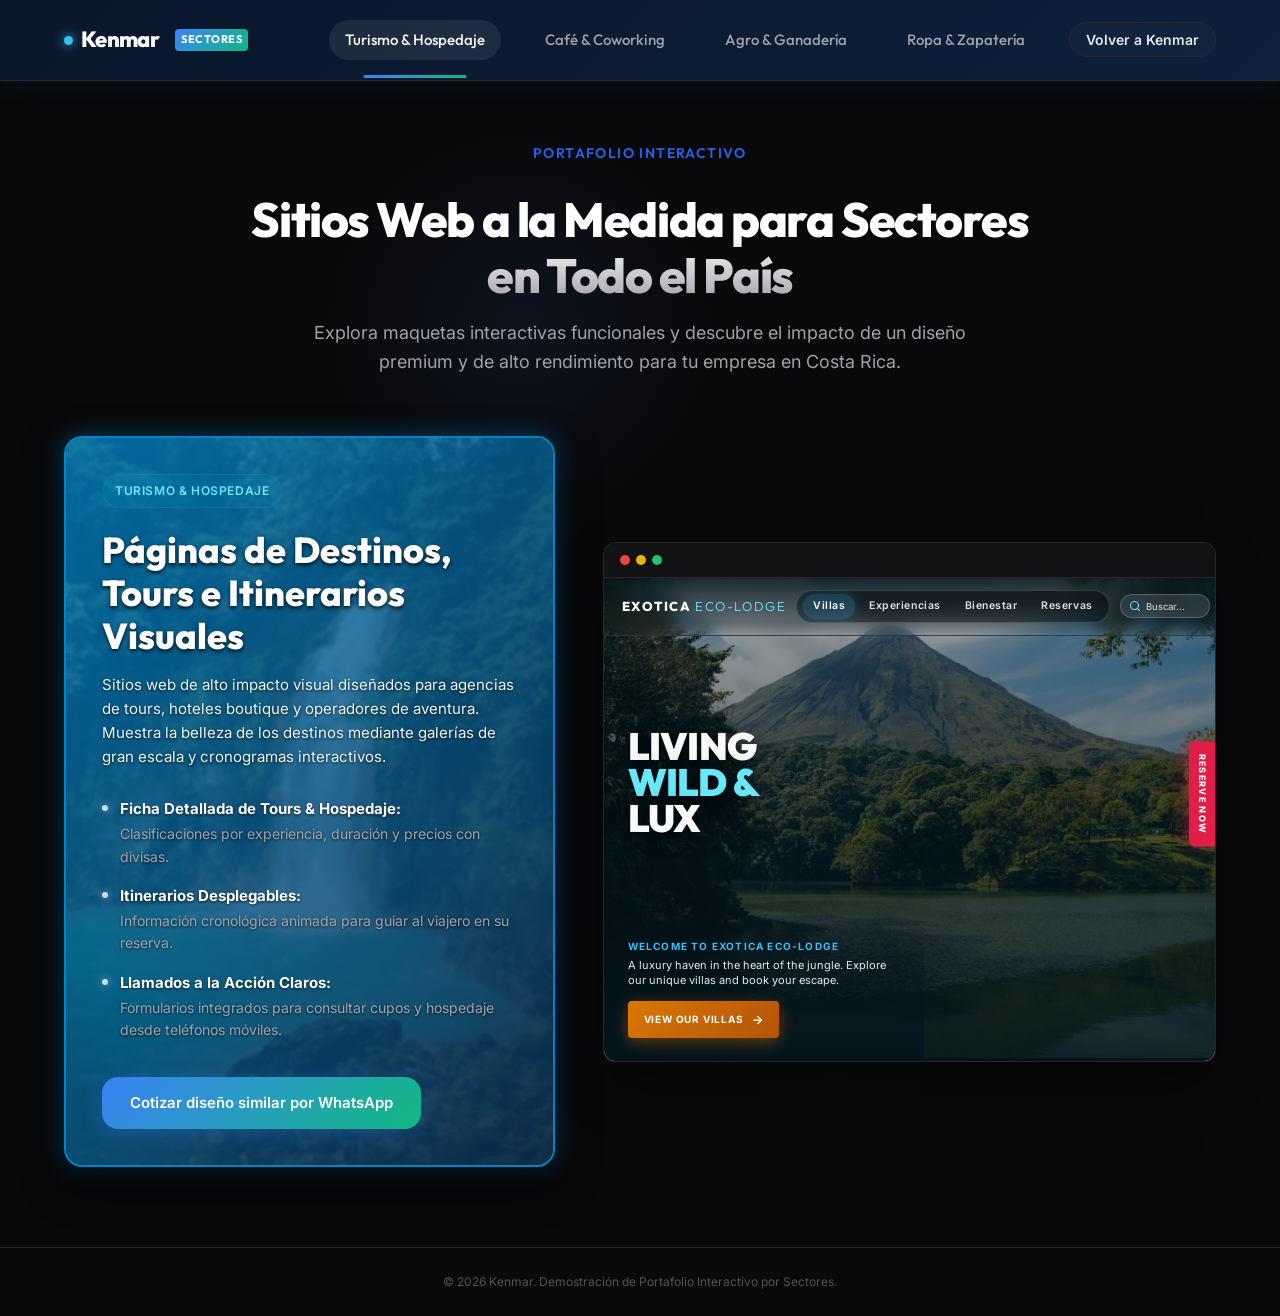
==== commit 28dd0492: "Version 1" ====
--- a/sectores.html
+++ b/sectores.html
@@ -25,10 +25,10 @@
             <!-- Menú de sectores industriales para especialización inmediata -->
             <nav class="nav-menu" id="nav-menu">
                 <ul class="nav-list">
-                    <li><button class="nav-sector-btn active" data-sector="retail">Ropa & Zapatería / Retail</button></li>
-                    <li><button class="nav-sector-btn" data-sector="agro">Agroinsumos / Sector Agrícola</button></li>
+                    <li><button class="nav-sector-btn active" data-sector="turismo">Turismo & Hospedaje</button></li>
                     <li><button class="nav-sector-btn" data-sector="cafe">Café & Coworking</button></li>
-                    <li><button class="nav-sector-btn" data-sector="turismo">Turismo & Aventura</button></li>
+                    <li><button class="nav-sector-btn" data-sector="agro">Agro & Ganadería</button></li>
+                    <li><button class="nav-sector-btn" data-sector="retail">Ropa & Zapatería</button></li>
                     <li><a href="index.html" class="nav-link return-btn">Volver a Kenmar</a></li>
                 </ul>
             </nav>
@@ -57,9 +57,102 @@
                     <!-- Columna Izquierda: Información Dinámica del Sector -->
                     <div class="info-column">
                         
-                        <!-- Panel Ropa & Zapatería / Retail -->
-                        <div class="sector-info-panel active" id="info-retail">
-                            <div class="sector-badge font-heading">Ropa, Calzado & Retail</div>
+                        <!-- Panel Turismo & Hospedaje -->
+                        <div class="sector-info-panel active" id="info-turismo">
+                            <div class="sector-badge font-heading turismo">Turismo & Hospedaje</div>
+                            <h2>Páginas de Destinos, Tours e Itinerarios Visuales</h2>
+                            <p class="sector-description">Sitios web de alto impacto visual diseñados para agencias de tours, hoteles boutique y operadores de aventura. Muestra la belleza de los destinos mediante galerías de gran escala y cronogramas interactivos.</p>
+                            
+                            <ul class="feature-list">
+                                <li>
+                                    <div>
+                                        <strong>Ficha Detallada de Tours & Hospedaje:</strong> Clasificaciones por experiencia, duración y precios con divisas.
+                                    </div>
+                                </li>
+                                <li>
+                                    <div>
+                                        <strong>Itinerarios Desplegables:</strong> Información cronológica animada para guiar al viajero en su reserva.
+                                    </div>
+                                </li>
+                                <li>
+                                    <div>
+                                        <strong>Llamados a la Acción Claros:</strong> Formularios integrados para consultar cupos y hospedaje desde teléfonos móviles.
+                                    </div>
+                                </li>
+                            </ul>
+
+                            <div class="sector-ctas">
+                                <a href="https://wa.me/50686737455?text=Hola%20Kenmar,%20me%20gustar%C3%ADa%20cotizar%20un%20dise%C3%B1o%20web%20similar%20al%20de%20Turismo%20%26%20Hospedaje" target="_blank" rel="noopener noreferrer" class="btn btn-accent btn-whatsapp-sector">
+                                    Cotizar diseño similar por WhatsApp
+                                </a>
+                            </div>
+                        </div>
+
+                        <!-- Panel Café & Coworking -->
+                        <div class="sector-info-panel" id="info-cafe">
+                            <div class="sector-badge font-heading cafe">Café & Coworking</div>
+                            <h2>Páginas para Cafeterías y Espacios Coworking</h2>
+                            <p class="sector-description">Diseño moderno, cálido y aesthetic ideal para cafeterías de especialidad y locales gastronómicos. Muestra la atmósfera acogedora de tus instalaciones (vibe visual) y presenta una carta digital interactiva para atraer clientes locales y nómadas digitales.</p>
+                            
+                            <ul class="feature-list">
+                                <li>
+                                    <div>
+                                        <strong>Galería Aesthetic de Espacios:</strong> Muestra los rincones de tu local (terrazas, salones de enfoque, rincones relax) con un diseño visual premium.
+                                    </div>
+                                </li>
+                                <li>
+                                    <div>
+                                        <strong>Menú Digital de Especialidad:</strong> Carta interactiva optimizada para móviles con tus bebidas, repostería y planes de trabajo.
+                                    </div>
+                                </li>
+                                <li>
+                                    <div>
+                                        <strong>Cotización Directa de Combos:</strong> Permite a las personas consultar precios o cotizar eventos especiales y paquetes de coworking por WhatsApp en un clic.
+                                    </div>
+                                </li>
+                            </ul>
+
+                            <div class="sector-ctas">
+                                <a href="https://wa.me/50686737455?text=Hola%20Kenmar,%20me%20gustar%C3%ADa%20cotizar%20un%20dise%C3%B1o%20web%20similar%20al%20de%20Caf%C3%A9%20%26%20Coworking" target="_blank" rel="noopener noreferrer" class="btn btn-accent btn-whatsapp-sector">
+                                    Cotizar diseño similar por WhatsApp
+                                </a>
+                            </div>
+                        </div>
+
+                        <!-- Panel Agro & Ganadería -->
+                        <div class="sector-info-panel" id="info-agro">
+                            <div class="sector-badge font-heading agro">Agro & Ganadería</div>
+                            <h2>Sitios Web Corporativos y Catálogos de Insumos</h2>
+                            <p class="sector-description">Páginas web corporativas robustas diseñadas especialmente para distribuidoras de agroinsumos, veterinarias, fincas y ganaderías. Proyecta solidez técnica con fichas técnicas descargables e inventarios clasificados por categorías.</p>
+                            
+                            <ul class="feature-list">
+                                <li>
+                                    <div>
+                                        <strong>Buscador y Filtro de Productos:</strong> Filtra fertilizantes, semillas o maquinaria de forma instantánea.
+                                    </div>
+                                </li>
+                                <li>
+                                    <div>
+                                        <strong>Fichas Técnicas Integradas:</strong> Acceso rápido a especificaciones de productos y hojas de seguridad.
+                                    </div>
+                                </li>
+                                <li>
+                                    <div>
+                                        <strong>Módulo Corporativo:</strong> Secciones dedicadas a servicios agrícolas, cobertura de entrega y asesoría técnica.
+                                    </div>
+                                </li>
+                            </ul>
+
+                            <div class="sector-ctas">
+                                <a href="https://wa.me/50686737455?text=Hola%20Kenmar,%20me%20gustar%C3%ADa%20cotizar%20un%20dise%C3%B1o%20web%20similar%20al%20de%20Agro%20%26%20Ganader%C3%ADa" target="_blank" rel="noopener noreferrer" class="btn btn-accent btn-whatsapp-sector">
+                                    Cotizar diseño similar por WhatsApp
+                                </a>
+                            </div>
+                        </div>
+
+                        <!-- Panel Ropa & Zapatería -->
+                        <div class="sector-info-panel" id="info-retail">
+                            <div class="sector-badge font-heading">Ropa & Zapatería</div>
                             <h2>Catálogos de Moda, Ropa y Calzado</h2>
                             <p class="sector-description">Diseño ágil y comercial adaptado tanto para boutiques de ropa como para zapaterías. Exhibe tus colecciones, prendas, calzado y accesorios con filtros por categorías y consultas directas a WhatsApp.</p>
                             
@@ -70,13 +163,11 @@
                                     </div>
                                 </li>
                                 <li>
-                                    <span class="feature-icon">💬</span>
                                     <div>
                                         <strong>Consulta Directa de Stock:</strong> Botones rápidos que envían una plantilla estructurada del artículo directamente por WhatsApp.
                                     </div>
                                 </li>
                                 <li>
-                                    <span class="feature-icon">⚡</span>
                                     <div>
                                         <strong>Filtros Dinámicos de Colección:</strong> Clasificaciones veloces para que el cliente alterne entre prendas y calzado al instante.
                                     </div>
@@ -85,108 +176,8 @@
 
                             <div class="sector-ctas">
                                 <a href="https://wa.me/50686737455?text=Hola%20Kenmar,%20me%20gustar%C3%ADa%20cotizar%20un%20dise%C3%B1o%20web%20similar%20al%20de%20Ropa%20%26%20Zapater%C3%ADa" target="_blank" rel="noopener noreferrer" class="btn btn-accent btn-whatsapp-sector">
-                                    Cotizar diseño similar
+                                    Cotizar diseño similar por WhatsApp
                                 </a>
-                                <a href="#contacto-form" class="btn btn-secondary-dark">Enviar Consulta</a>
-                            </div>
-                        </div>
-
-                        <!-- Panel Agroinsumos / Agrícola -->
-                        <div class="sector-info-panel" id="info-agro">
-                            <div class="sector-badge font-heading agro">Agropecuaria & Ganadería</div>
-                            <h2>Sitios Web Corporativos y Catálogos de Insumos</h2>
-                            <p class="sector-description">Páginas web corporativas robustas diseñadas especialmente para distribuidoras de agroinsumos, veterinarias, fincas y ganaderías. Proyecta solidez técnica con fichas técnicas descargables e inventarios clasificados por categorías.</p>
-                            
-                            <ul class="feature-list">
-                                <li>
-                                    <div>
-                                        <strong>Buscador y Filtro de Productos:</strong> Filtra fertilizantes, semillas o maquinaria de forma instantánea.
-                                    </div>
-                                </li>
-                                <li>
-                                    <span class="feature-icon">📄</span>
-                                    <div>
-                                        <strong>Fichas Técnicas Integradas:</strong> Acceso rápido a especificaciones de productos y hojas de seguridad.
-                                    </div>
-                                </li>
-                                <li>
-                                    <span class="feature-icon">🐮</span>
-                                    <div>
-                                        <strong>Módulo Corporativo:</strong> Secciones dedicadas a servicios agrícolas, cobertura de entrega y asesoría técnica.
-                                    </div>
-                                </li>
-                            </ul>
-
-                            <div class="sector-ctas">
-                                <a href="https://wa.me/50686737455?text=Hola%20Kenmar,%20me%20gustar%C3%ADa%20cotizar%20un%20dise%C3%B1o%20web%20similar%20al%20de%20Agroinsumos%20/%20Sector%20Agr%C3%ADcola" target="_blank" rel="noopener noreferrer" class="btn btn-accent btn-whatsapp-sector">
-                                    Cotizar diseño similar
-                                </a>
-                                <a href="#contacto-form" class="btn btn-secondary-dark">Enviar Consulta</a>
-                            </div>
-                        </div>
-
-                        <!-- Panel Café & Coworking -->
-                        <div class="sector-info-panel" id="info-cafe">
-                            <div class="sector-badge font-heading cafe">Aesthetic & Experiencia</div>
-                            <h2>Páginas para Cafeterías y Espacios Coworking</h2>
-                            <p class="sector-description">Diseño moderno, cálido y aesthetic ideal para cafeterías de especialidad y locales gastronómicos. Muestra la atmósfera acogedora de tus instalaciones (vibe visual) y presenta una carta digital interactiva para atraer clientes locales y nómadas digitales.</p>
-                            
-                            <ul class="feature-list">
-                                <li>
-                                    <div>
-                                        <strong>Galería Aesthetic de Espacios:</strong> Muestra los rincones de tu local (terrazas, salones de enfoque, rincones relax) con un diseño visual premium.
-                                    </div>
-                                </li>
-                                <li>
-                                    <div>
-                                        <strong>Menú Digital de Especialidad:</strong> Carta interactiva optimizada para móviles con tus bebidas, repostería y planes de trabajo.
-                                    </div>
-                                </li>
-                                <li>
-                                    <span class="feature-icon">💬</span>
-                                    <div>
-                                        <strong>Cotización Directa de Combos:</strong> Permite a las personas consultar precios o cotizar eventos especiales y paquetes de coworking por WhatsApp en un clic.
-                                    </div>
-                                </li>
-                            </ul>
-
-                            <div class="sector-ctas">
-                                <a href="https://wa.me/50686737455?text=Hola%20Kenmar,%20me%20gustar%C3%ADa%20cotizar%20un%20dise%C3%B1o%20web%20similar%20al%20de%20Caf%C3%A9%20%26%20Coworking" target="_blank" rel="noopener noreferrer" class="btn btn-accent btn-whatsapp-sector">
-                                    Cotizar diseño similar
-                                </a>
-                                <a href="#contacto-form" class="btn btn-secondary-dark">Enviar Consulta</a>
-                            </div>
-                        </div>
-
-                        <!-- Panel Turismo & Aventura -->
-                        <div class="sector-info-panel" id="info-turismo">
-                            <div class="sector-badge font-heading turismo">Turismo & Naturaleza</div>
-                            <h2>Páginas de Destinos, Tours e Itinerarios Visuales</h2>
-                            <p class="sector-description">Sitios web de alto impacto visual diseñados para agencias de tours, hoteles boutique y operadores de aventura. Muestra la belleza de los destinos mediante galerías de gran escala y cronogramas interactivos.</p>
-                            
-                            <ul class="feature-list">
-                                <li>
-                                    <div>
-                                        <strong>Ficha Detallada de Tours:</strong> Clasificaciones por nivel de dificultad, duración y precios con divisas.
-                                    </div>
-                                </li>
-                                <li>
-                                    <div>
-                                        <strong>Itinerarios Desplegables:</strong> Información cronológica animada para guiar al viajero en su reserva.
-                                    </div>
-                                </li>
-                                <li>
-                                    <div>
-                                        <strong>Llamados a la Acción Claros:</strong> Formularios integrados para reservar cupos rápido desde teléfonos móviles.
-                                    </div>
-                                </li>
-                            </ul>
-
-                            <div class="sector-ctas">
-                                <a href="https://wa.me/50686737455?text=Hola%20Kenmar,%20me%20gustar%C3%ADa%20cotizar%20un%20dise%C3%B1o%20web%20similar%20al%20de%20Turismo%20%26%20Aventura" target="_blank" rel="noopener noreferrer" class="btn btn-accent btn-whatsapp-sector">
-                                    Cotizar diseño similar
-                                </a>
-                                <a href="#contacto-form" class="btn btn-secondary-dark">Enviar Consulta</a>
                             </div>
                         </div>
                     </div>
@@ -200,537 +191,667 @@
                                     <span class="dot-yellow"></span>
                                     <span class="dot-green"></span>
                                 </div>
-                                <div class="browser-url-container">
-                                    <span class="lock-icon">🔒</span>
-                                    <div class="browser-url" id="mockup-url">ropaycalzadosancarlos.com</div>
-                                </div>
-                                <div class="browser-reload">🔄</div>
                             </div>
                             
                             <!-- Contenedor Interno de las Páginas Simuladas -->
                             <div class="browser-content" id="browser-content-viewport">
                                 
                                 <!-- MOCKUP 1: MODA & RETAIL (Tema Claro Minimalista Comercial) -->
-                                <div class="mockup-view active" id="mockup-view-retail">
-                                    <!-- Header de la Tienda -->
-                                    <div class="shop-header">
-                                        <div class="shop-logo">VÍA MODA<span>Ropa & Calzado</span></div>
-                                        <div class="shop-nav-links">
-                                            <span>Prendas</span>
-                                            <span>Calzado</span>
-                                            <span>Colecciones</span>
-                                        </div>
-                                    </div>
-                                    
-                                    <!-- Banner Principal -->
-                                    <div class="shop-banner">
-                                        <div class="banner-text">
-                                            <span class="banner-tag">Moda & Calzado Local</span>
-                                            <h3>Colección de Temporada</h3>
-                                            <p>Prendas y calzado adaptados al clima de la Zona Norte.</p>
-                                        </div>
-                                    </div>
-
-                                    <!-- Filtros -->
-                                    <div class="shop-filters">
-                                        <button class="shop-filter-btn active" data-filter="all">Ver Todo</button>
-                                        <button class="shop-filter-btn" data-filter="clothing">Prendas</button>
-                                        <button class="shop-filter-btn" data-filter="shoes">Calzado</button>
-                                    </div>
-
-                                    <!-- Grid de Productos -->
-                                    <div class="shop-product-grid">
+                                <!-- MOCKUP 1: ROPA & ZAPATERÍA (Vía Moda - Boutique Minimalista) -->
+                                <div class="mockup-view" id="mockup-view-retail">
+                                    <div class="viamoda-wrapper">
                                         
-                                        <!-- Producto 1 (Prenda de Vestir) -->
-                                        <div class="shop-card" data-category="clothing" data-product-id="1">
-                                            <div class="product-visual p-jacket">
-                                                <div class="product-badge green">Nueva Colección</div>
-                                                <!-- Chaqueta dibujada en SVG -->
-                                                <svg viewBox="0 0 100 100" class="clothing-svg">
-                                                    <!-- Collar / Cuello -->
-                                                    <path d="M40 22 L50 32 L60 22 L50 17 Z" fill="#1e3a8a" class="clothing-color-path-collar" opacity="0.95"/>
-                                                    <!-- Cuerpo de la chaqueta -->
-                                                    <path d="M30 32 L70 32 L75 75 L25 75 Z" fill="#1e3a8a" class="clothing-color-path"/>
-                                                    <!-- Manga izquierda -->
-                                                    <path d="M30 32 L15 55 L22 60 L32 42 Z" fill="#1e3a8a" class="clothing-color-path" opacity="0.9"/>
-                                                    <!-- Manga derecha -->
-                                                    <path d="M70 32 L85 55 L78 60 L68 42 Z" fill="#1e3a8a" class="clothing-color-path" opacity="0.9"/>
-                                                    <!-- Cremallera central / detalles -->
-                                                    <line x1="50" y1="32" x2="50" y2="75" stroke="#ffffff" stroke-width="1.5" opacity="0.8"/>
-                                                    <!-- Bolsillo izquierdo -->
-                                                    <path d="M34 52 L42 52 L42 58 L34 58 Z" fill="#ffffff" opacity="0.15"/>
-                                                    <!-- Bolsillo derecho -->
-                                                    <path d="M58 52 L66 52 L66 58 L58 58 Z" fill="#ffffff" opacity="0.15"/>
+                                        <!-- Header Superior Vía Moda -->
+                                        <header class="viamoda-header">
+                                            <div class="viamoda-brand">
+                                                <span class="viamoda-name">VÍA MODA</span>
+                                                <span class="viamoda-dot"></span>
+                                            </div>
+                                            <div class="viamoda-subtitle">Boutique & Essential Wear</div>
+                                        </header>
+
+                                        <!-- Héroe Principal (Texto en Negro a la Izquierda) -->
+                                        <div class="viamoda-hero-content">
+                                            <span class="viamoda-tag font-heading">COLECCIÓN NOUVEAU</span>
+                                            <h2 class="viamoda-title">VÍA MODA</h2>
+                                            <p class="viamoda-desc">Tendencias minimalistas, paleta de tonos neutros y prendas esenciales diseñadas para elevar tu estilo cotidiano con elegancia sobria.</p>
+                                        </div>
+
+                                        <!-- Micro-Menú de Categorías (Prendas de Vestir vs. Calzado) & Filtros -->
+                                        <div class="viamoda-micro-nav">
+                                            <div class="viamoda-cat-tabs">
+                                                <button class="viamoda-cat-btn active" data-viamoda-cat="prendas">Prendas de Vestir</button>
+                                                <button class="viamoda-cat-btn" data-viamoda-cat="calzado">Calzado</button>
+                                            </div>
+
+                                            <!-- Panel de Filtros Interactivos Rápido (Talla, Color, Tipo) -->
+                                            <div class="viamoda-filter-bar">
+                                                <div class="filter-group">
+                                                    <span class="filter-title">Filtrar:</span>
+                                                    <button class="viamoda-subfilter-btn active" data-filter="all">Todos</button>
+                                                    <button class="viamoda-subfilter-btn" data-filter="neutros">Tonos Neutros</button>
+                                                    <button class="viamoda-subfilter-btn" data-filter="salmon">Acento Salmón</button>
+                                                </div>
+                                            </div>
+                                        </div>
+
+                                        <!-- Catálogo Visual en Tarjetas con Bordes Finos & Variantes de Color -->
+                                        <div class="viamoda-catalog-grid" id="viamoda-catalog-grid">
+                                            
+                                            <!-- PRODUCTO 1: Sweater Oversized Essential (Prendas) -->
+                                            <div class="viamoda-card" data-cat="prendas" data-tone="neutros">
+                                                <div class="card-visual">
+                                                    <img src="assets/viamoda_sweatshirt.jpg" alt="Sweater Oversized Essential" class="card-img">
+                                                    <span class="card-badge">Básico</span>
+                                                </div>
+                                                <div class="card-body">
+                                                    <div class="card-meta">
+                                                        <span class="card-category">Prendas</span>
+                                                        <span class="card-price">₡24,000</span>
+                                                    </div>
+                                                    <h5 class="card-title">Sweater Oversized Essential</h5>
+                                                    <p class="card-specs">Algodón fleece orgánico pre-encogido. Talles S, M, L.</p>
+                                                    
+                                                    <!-- Círculos Variantes de Color -->
+                                                    <div class="card-color-swatches">
+                                                        <span class="swatch active" style="background-color: #ffffff; border: 1px solid #d1d1d1;" title="Blanco Marfil"></span>
+                                                        <span class="swatch" style="background-color: #7d7d7d;" title="Gris Melange"></span>
+                                                        <span class="swatch" style="background-color: #f8a186;" title="Salmón Pastel"></span>
+                                                        <span class="swatch" style="background-color: #1a1a1a;" title="Negro Azabache"></span>
+                                                    </div>
+
+                                                    <button class="btn-viamoda-consult" data-item="Sweater Oversized Essential (₡24,000)">Consultar</button>
+                                                </div>
+                                            </div>
+
+                                            <!-- PRODUCTO 2: Pack T-Shirts Premium Cotton (Prendas) -->
+                                            <div class="viamoda-card" data-cat="prendas" data-tone="neutros">
+                                                <div class="card-visual">
+                                                    <img src="assets/viamoda_tshirts.jpg" alt="Pack T-Shirts Premium Cotton" class="card-img">
+                                                    <span class="card-badge">Esencial</span>
+                                                </div>
+                                                <div class="card-body">
+                                                    <div class="card-meta">
+                                                        <span class="card-category">Prendas</span>
+                                                        <span class="card-price">₡28,500</span>
+                                                    </div>
+                                                    <h5 class="card-title">Pack T-Shirts Premium Cotton</h5>
+                                                    <p class="card-specs">Set x3 camisetas heavy-weight algodón 100% Pima. Corte regular fit.</p>
+                                                    
+                                                    <!-- Círculos Variantes de Color -->
+                                                    <div class="card-color-swatches">
+                                                        <span class="swatch active" style="background-color: #333333;" title="Carbón"></span>
+                                                        <span class="swatch" style="background-color: #ffffff; border: 1px solid #d1d1d1;" title="Blanco Pura"></span>
+                                                        <span class="swatch" style="background-color: #999999;" title="Gris Cemento"></span>
+                                                    </div>
+
+                                                    <button class="btn-viamoda-consult" data-item="Pack T-Shirts Premium Cotton (₡28,500)">Consultar</button>
+                                                </div>
+                                            </div>
+
+                                            <!-- PRODUCTO 3: Sneakers Streetwear Multi-Tone (Calzado) -->
+                                            <div class="viamoda-card hidden" data-cat="calzado" data-tone="salmon">
+                                                <div class="card-visual">
+                                                    <img src="assets/viamoda_sneakers_retro.jpg" alt="Sneakers Streetwear Multi-Tone" class="card-img">
+                                                    <span class="card-badge">Calzado</span>
+                                                </div>
+                                                <div class="card-body">
+                                                    <div class="card-meta">
+                                                        <span class="card-category">Calzado</span>
+                                                        <span class="card-price">₡42,000</span>
+                                                    </div>
+                                                    <h5 class="card-title">Sneakers Streetwear Multi-Tone</h5>
+                                                    <p class="card-specs">Cuero genuino y gamuza retro. Suela ergonómica de caucho natural.</p>
+                                                    
+                                                    <!-- Círculos Variantes de Color -->
+                                                    <div class="card-color-swatches">
+                                                        <span class="swatch active" style="background-color: #e5c158;" title="Mostaza & Menta"></span>
+                                                        <span class="swatch" style="background-color: #f8a186;" title="Salmón Retro"></span>
+                                                        <span class="swatch" style="background-color: #ffffff; border: 1px solid #d1d1d1;" title="Blanco Nieve"></span>
+                                                    </div>
+
+                                                    <button class="btn-viamoda-consult" data-item="Sneakers Streetwear Multi-Tone (₡42,000)">Consultar</button>
+                                                </div>
+                                            </div>
+
+                                            <!-- PRODUCTO 4: Sneakers Pastel Peach Retro (Calzado) -->
+                                            <div class="viamoda-card hidden" data-cat="calzado" data-tone="salmon">
+                                                <div class="card-visual">
+                                                    <img src="assets/viamoda_sneakers_peach.jpg" alt="Sneakers Pastel Peach Retro" class="card-img">
+                                                    <span class="card-badge">Trending</span>
+                                                </div>
+                                                <div class="card-body">
+                                                    <div class="card-meta">
+                                                        <span class="card-category">Calzado</span>
+                                                        <span class="card-price">₡39,000</span>
+                                                    </div>
+                                                    <h5 class="card-title">Sneakers Pastel Peach Retro</h5>
+                                                    <p class="card-specs">Edición limitada en tono durazno/salmón pastel con inserciones de gamuza suave.</p>
+                                                    
+                                                    <!-- Círculos Variantes de Color -->
+                                                    <div class="card-color-swatches">
+                                                        <span class="swatch active" style="background-color: #f8a186;" title="Durazno Salmón"></span>
+                                                        <span class="swatch" style="background-color: #fde8e2;" title="Rosa Pastel"></span>
+                                                        <span class="swatch" style="background-color: #ffffff; border: 1px solid #d1d1d1;" title="Blanco Crema"></span>
+                                                    </div>
+
+                                                    <button class="btn-viamoda-consult" data-item="Sneakers Pastel Peach Retro (₡39,000)">Consultar</button>
+                                                </div>
+                                            </div>
+
+                                        </div>
+
+                                    </div>
+                                </div>
+
+                                <!-- MOCKUP 2: AGRO & GANADERÍA (AgroSanCarlos - Soluciones Agrícolas Corporativas) -->
+                                <div class="mockup-view" id="mockup-view-agro">
+                                    <div class="agrosancarlos-wrapper">
+                                        
+                                        <!-- Header Superior 100% Transparente con Palabras Resaltadas -->
+                                        <header class="agro-transparent-header">
+                                            <div class="agro-brand-logo">
+                                                <span class="brand-text">AGROINSUMOS</span>
+                                                <span class="brand-dot"></span>
+                                            </div>
+
+                                            <!-- Menú Transparente de Acciones Resaltadas -->
+                                            <nav class="agro-transparent-nav">
+                                                <button class="agro-nav-item active" data-agro-tab="todos">INICIO</button>
+                                                <button class="agro-nav-item" data-agro-tab="herramientas">HERRAMIENTAS</button>
+                                                <button class="agro-nav-item" data-agro-tab="abonos">ABONOS</button>
+                                                <button class="agro-nav-item" data-agro-tab="proteccion">PROTECCIÓN</button>
+                                                <button class="agro-nav-item agro-nav-highlight" id="btn-agro-direct-quote">COTIZACIÓN</button>
+                                            </nav>
+                                        </header>
+
+                                        <!-- Contenido Principal Corporativo (Diferenciado e Integrado Directamente en Página) -->
+                                        <div class="agro-main-container">
+                                            
+                                            <!-- Encabezado del Héroe Corporativo -->
+                                            <div class="agro-hero-banner">
+                                                <div class="agro-hero-left">
+                                                    <span class="agro-category-badge font-heading">INSUMOS & ASESORÍA TÉCNICA</span>
+                                                    <h2 class="agro-hero-title">SOLUCIONES AGRÍCOLAS EFICIENTES Y PROFESIONALES</h2>
+                                                    <p class="agro-hero-desc">Nutrición vegetal de precisión, herramientas de alta resistencia y protección biológica para maximizar la productividad y sanidad de tu finca.</p>
+                                                </div>
+
+                                                <!-- Selector Rápido de Categorías Inline -->
+                                                <div class="agro-inline-filter">
+                                                    <span class="filter-label">Categorías:</span>
+                                                    <div class="filter-buttons-group">
+                                                        <button class="agro-filter-btn active" data-filter="all">Todas</button>
+                                                        <button class="agro-filter-btn" data-filter="herramientas">Herramientas</button>
+                                                        <button class="agro-filter-btn" data-filter="abonos">Abonos</button>
+                                                        <button class="agro-filter-btn" data-filter="proteccion">Protección</button>
+                                                    </div>
+                                                </div>
+                                            </div>
+
+                                            <!-- Catálogo Inline Corporativo (Directamente Visible en Pantalla) -->
+                                            <div class="agro-inline-catalog" id="agro-inline-catalog">
+                                                
+                                                <!-- CATEGORÍA 1: HERRAMIENTAS -->
+                                                <!-- Item 1: Pulverizador Pro 16L -->
+                                                <div class="agro-inline-card" data-cat="herramientas">
+                                                    <div class="card-top">
+                                                        <span class="card-sku">SKU: AG-501</span>
+                                                        <span class="card-price">₡34,500</span>
+                                                    </div>
+                                                    <h5 class="card-name">Pulverizador de Espalda Pro 16L</h5>
+                                                    <p class="card-spec">Tanque de polietileno reforzado con lanza de acero inoxidable y boquilla ajustable para aspersión de alta precisión.</p>
+                                                    <div class="card-action">
+                                                        <button class="btn-agro-inline-quote" data-product="Pulverizador de Espalda Pro 16L (₡34,500)">Cotizar</button>
+                                                    </div>
+                                                </div>
+
+                                                <!-- Item 2: Tijera de Podar Bypass -->
+                                                <div class="agro-inline-card" data-cat="herramientas">
+                                                    <div class="card-top">
+                                                        <span class="card-sku">SKU: AG-502</span>
+                                                        <span class="card-price">₡14,900</span>
+                                                    </div>
+                                                    <h5 class="card-name">Tijera de Podar Profesional Bypass</h5>
+                                                    <p class="card-spec">Cuchillas de acero al carbono forjado con mangos ergonómicos antideslizantes para corte limpio sin dañar la planta.</p>
+                                                    <div class="card-action">
+                                                        <button class="btn-agro-inline-quote" data-product="Tijera de Podar Profesional Bypass (₡14,900)">Cotizar</button>
+                                                    </div>
+                                                </div>
+
+                                                <!-- Item 3: Motoguadaña Industrial 52cc -->
+                                                <div class="agro-inline-card" data-cat="herramientas">
+                                                    <div class="card-top">
+                                                        <span class="card-sku">SKU: AG-503</span>
+                                                        <span class="card-price">₡148,000</span>
+                                                    </div>
+                                                    <h5 class="card-name">Motoguadaña Industrial 52cc</h5>
+                                                    <p class="card-spec">Motor 2 tiempos de alto torque, eje sólido de transmisión de acero templado y arnés ergonómico antifatiga.</p>
+                                                    <div class="card-action">
+                                                        <button class="btn-agro-inline-quote" data-product="Motoguadaña Industrial 52cc (₡148,000)">Cotizar</button>
+                                                    </div>
+                                                </div>
+
+                                                <!-- CATEGORÍA 2: ABONOS -->
+                                                <!-- Item 4: NitroMax Desarrollo Orgánico 50kg -->
+                                                <div class="agro-inline-card" data-cat="abonos">
+                                                    <div class="card-top">
+                                                        <span class="card-sku">SKU: AG-301</span>
+                                                        <span class="card-price">₡22,800</span>
+                                                    </div>
+                                                    <h5 class="card-name">NitroMax Desarrollo Orgánico 50kg</h5>
+                                                    <p class="card-spec">Nitrógeno granular de liberación controlada enriquecido con materia orgánica para estimulación activa de raíz.</p>
+                                                    <div class="card-action">
+                                                        <button class="btn-agro-inline-quote" data-product="NitroMax Desarrollo Orgánico 50kg (₡22,800)">Cotizar</button>
+                                                    </div>
+                                                </div>
+
+                                                <!-- Item 5: NutriFolium Complejo Micro 5L -->
+                                                <div class="agro-inline-card" data-cat="abonos">
+                                                    <div class="card-top">
+                                                        <span class="card-sku">SKU: AG-302</span>
+                                                        <span class="card-price">₡16,500</span>
+                                                    </div>
+                                                    <h5 class="card-name">NutriFolium Complejo Micro 5L</h5>
+                                                    <p class="card-spec">Concentrado de boro, zinc, magnesio y hierro quelatado para rápida asimilación foliar en etapas críticas de floración.</p>
+                                                    <div class="card-action">
+                                                        <button class="btn-agro-inline-quote" data-product="NutriFolium Complejo Micro 5L (₡16,500)">Cotizar</button>
+                                                    </div>
+                                                </div>
+
+                                                <!-- Item 6: Enmienda Cal Dolomita 45kg -->
+                                                <div class="agro-inline-card" data-cat="abonos">
+                                                    <div class="card-top">
+                                                        <span class="card-sku">SKU: AG-303</span>
+                                                        <span class="card-price">₡7,200</span>
+                                                    </div>
+                                                    <h5 class="card-name">Enmienda Agrícola Cal Dolomita 45kg</h5>
+                                                    <p class="card-spec">Corrector de acidez de suelo de alta solubilidad con aporte de calcio y magnesio assimilable para balance de pH.</p>
+                                                    <div class="card-action">
+                                                        <button class="btn-agro-inline-quote" data-product="Enmienda Agrícola Cal Dolomita 45kg (₡7,200)">Cotizar</button>
+                                                    </div>
+                                                </div>
+
+                                                <!-- CATEGORÍA 3: PROTECCIÓN DE CULTIVO -->
+                                                <!-- Item 7: Bio-Limpio Herbicida System 4L -->
+                                                <div class="agro-inline-card" data-cat="proteccion">
+                                                    <div class="card-top">
+                                                        <span class="card-sku">SKU: AG-101</span>
+                                                        <span class="card-price">₡18,500</span>
+                                                    </div>
+                                                    <h5 class="card-name">Bio-Limpio Herbicida System 4L</h5>
+                                                    <p class="card-spec">Fórmula sistémica para control eficaz de maleza de hoja ancha sin afectar cultivos ni alterar la microfauna del suelo.</p>
+                                                    <div class="card-action">
+                                                        <button class="btn-agro-inline-quote" data-product="Bio-Limpio Herbicida System 4L (₡18,500)">Cotizar</button>
+                                                    </div>
+                                                </div>
+
+                                                <!-- Item 8: Fungicida Preventivo Cupril 1L -->
+                                                <div class="agro-inline-card" data-cat="proteccion">
+                                                    <div class="card-top">
+                                                        <span class="card-sku">SKU: AG-102</span>
+                                                        <span class="card-price">₡12,400</span>
+                                                    </div>
+                                                    <h5 class="card-name">Fungicida Preventivo Cupril 1L</h5>
+                                                    <p class="card-spec">Cobre coloidal en suspensión acuosa para protección preventiva foliar contra hongo, mildiu y mancha negra.</p>
+                                                    <div class="card-action">
+                                                        <button class="btn-agro-inline-quote" data-product="Fungicida Preventivo Cupril 1L (₡12,400)">Cotizar</button>
+                                                    </div>
+                                                </div>
+
+                                                <!-- Item 9: Insecticida Orgánico Bio-Guard 1L -->
+                                                <div class="agro-inline-card" data-cat="proteccion">
+                                                    <div class="card-top">
+                                                        <span class="card-sku">SKU: AG-103</span>
+                                                        <span class="card-price">₡15,800</span>
+                                                    </div>
+                                                    <h5 class="card-name">Insecticida Orgánico Bio-Guard 1L</h5>
+                                                    <p class="card-spec">Extracto purificado de Neem y sales potásicas para control biológico continuo de trips, mosca blanca y pulgones.</p>
+                                                    <div class="card-action">
+                                                        <button class="btn-agro-inline-quote" data-product="Insecticida Orgánico Bio-Guard 1L (₡15,800)">Cotizar</button>
+                                                    </div>
+                                                </div>
+
+                                            </div>
+                                        </div>
+
+                                    </div>
+                                </div>
+
+                                <!-- MOCKUP 3: CAFÉ & COWORKING (Cafetería y Restaurante) -->
+                                <div class="mockup-view" id="mockup-view-cafe">
+                                    <div class="almorea-wrapper">
+                                        <!-- Header Superior de Cafetería -->
+                                        <div class="almorea-header">
+                                            <div class="almorea-brand">
+                                                <span class="almorea-name">CAFETERÍA <span>RESTURANTE</span></span>
+                                            </div>
+                                            <div class="almorea-subtitle">Cafetería & Restaurante</div>
+                                        </div>
+
+                                        <!-- Héroe Principal (Texto en Blanco a la Izquierda) -->
+                                        <div class="almorea-hero-content">
+                                            <span class="almorea-tag font-heading">CAFETERÍA Y RESTAURANTE</span>
+                                            <h2 class="almorea-title">CAFETERÍA Y RESTAURANTE</h2>
+                                            <p class="almorea-desc">Disfruta de café de especialidad, matcha ceremonial, desayunos campesinos, almuerzos gourmet y repostería artesanal recién horneada en un ambiente cálido y moderno.</p>
+                                            <button class="btn-almorea-menu" id="btn-open-almorea-menu">
+                                                <span>Descubre Nuestro Menú</span>
+                                                <svg class="almorea-btn-arrow" viewBox="0 0 24 24" fill="none" stroke="currentColor" stroke-width="2.2">
+                                                    <line x1="5" y1="12" x2="19" y2="12"></line>
+                                                    <polyline points="12 5 19 12 12 19"></polyline>
                                                 </svg>
-                                            </div>
-                                            <div class="product-info">
-                                                <h4>Chaqueta Cortavientos Arenal</h4>
-                                                <p class="product-price">₡28,500</p>
-                                                <div class="product-options">
-                                                    <!-- Selectores de color de ropa -->
-                                                    <div class="color-selectors">
-                                                        <span class="color-dot active" data-color="#1e3a8a" style="background-color: #1e3a8a;"></span>
-                                                        <span class="color-dot" data-color="#1c1917" style="background-color: #1c1917;"></span>
-                                                        <span class="color-dot" data-color="#3f6212" style="background-color: #3f6212;"></span>
-                                                    </div>
-                                                    <!-- Selector de talla de ropa -->
-                                                    <select class="size-select">
-                                                        <option>Talla S</option>
-                                                        <option selected>Talla M</option>
-                                                        <option>Talla L</option>
-                                                        <option>Talla XL</option>
-                                                    </select>
-                                                </div>
-                                                <div class="product-actions">
-                                                    <a href="#" target="_blank" rel="noopener noreferrer" class="btn-product-wa" data-item="Chaqueta Cortavientos Arenal">WhatsApp 💬</a>
-                                                    <button class="btn-product-form" data-item="Chaqueta Cortavientos Arenal">Formulario ✉️</button>
-                                                </div>
-                                            </div>
-                                        </div>
-
-                                        <!-- Producto 2 (Calzado) -->
-                                        <div class="shop-card" data-category="shoes" data-product-id="2">
-                                            <div class="product-visual p-boot">
-                                                <div class="product-badge">Top Ventas</div>
-                                                <!-- Calzado dibujado en SVG -->
-                                                <svg viewBox="0 0 100 100" class="shoe-svg">
-                                                    <path d="M15 70 L30 55 L35 40 L50 35 L65 42 L80 60 L85 75 L15 75 Z" fill="#5c4033" class="shoe-color-path"/>
-                                                    <path d="M15 75 L85 75 L85 80 L15 80 Z" fill="#3e2723"/>
-                                                    <line x1="45" y1="40" x2="52" y2="55" stroke="#ffffff" stroke-width="2"/>
-                                                    <line x1="40" y1="45" x2="47" y2="60" stroke="#ffffff" stroke-width="2"/>
-                                                </svg>
-                                            </div>
-                                            <div class="product-info">
-                                                <h4>Botas de Montaña Teruel</h4>
-                                                <p class="product-price">₡48,500</p>
-                                                <div class="product-options">
-                                                    <div class="color-selectors">
-                                                        <span class="color-dot active" data-color="#5c4033" style="background-color: #5c4033;"></span>
-                                                        <span class="color-dot" data-color="#1c1917" style="background-color: #1c1917;"></span>
-                                                        <span class="color-dot" data-color="#a0522d" style="background-color: #a0522d;"></span>
-                                                    </div>
-                                                    <select class="size-select">
-                                                        <option>Talla 39</option>
-                                                        <option selected>Talla 40</option>
-                                                        <option>Talla 41</option>
-                                                        <option>Talla 42</option>
-                                                    </select>
-                                                </div>
-                                                <div class="product-actions">
-                                                    <a href="#" target="_blank" rel="noopener noreferrer" class="btn-product-wa" data-item="Botas de Montaña Teruel">WhatsApp 💬</a>
-                                                    <button class="btn-product-form" data-item="Botas de Montaña Teruel">Formulario ✉️</button>
-                                                </div>
-                                            </div>
-                                        </div>
+                                            </button>
+                                        </div>
+
+                                        <!-- Catálogo Interactivo (Modal Overlay con Pestañas de Categorías y Tarjetas Expansibles) -->
+                                        <div class="almorea-menu-modal" id="almorea-menu-modal">
+                                            <div class="almorea-menu-card">
+                                                <!-- Encabezado del Modal de Menú -->
+                                                <div class="almorea-modal-header">
+                                                    <div class="almorea-modal-title">
+                                                        <span class="almorea-mini-badge">Carta Digital Artesanal</span>
+                                                        <h4>Menú de Especialidades</h4>
+                                                    </div>
+                                                    <button class="btn-close-almorea-modal" id="btn-close-almorea-modal" aria-label="Cerrar menú">✕</button>
+                                                </div>
+
+                                                <!-- Pestañas de Categorías (Café, Desayunos, Almuerzos, Repostería) -->
+                                                <div class="almorea-cat-tabs">
+                                                    <button class="almorea-cat-btn active" data-cafe-cat="cafe">Café</button>
+                                                    <button class="almorea-cat-btn" data-cafe-cat="desayunos">Desayunos</button>
+                                                    <button class="almorea-cat-btn" data-cafe-cat="almuerzos">Almuerzos</button>
+                                                    <button class="almorea-cat-btn" data-cafe-cat="reposteria">Repostería</button>
+                                                </div>
+
+                                                <!-- Grid de Productos Filtrables -->
+                                                <div class="almorea-dishes-grid" id="almorea-dishes-grid">
+                                                    
+                                                    <!-- CATEGORÍA: CAFÉ -->
+                                                    <!-- Item 1: Matcha Latte Ceremonial -->
+                                                    <div class="almorea-dish-card" data-cat="cafe">
+                                                        <div class="dish-visual dish-matcha">
+                                                            <div class="dish-price">₡2,900</div>
+                                                        </div>
+                                                        <div class="dish-info">
+                                                            <h5 class="dish-name">Matcha Latte Ceremonial</h5>
+                                                            <div class="dish-expand-content">
+                                                                <p class="dish-ingredients"><strong>Ingredientes:</strong> Té matcha orgánico ceremonial, leche de almendras o avena, infusión de miel silvestre y toque de vainilla natural.</p>
+                                                                <a href="https://wa.me/50686737455?text=Hola%20Caf%C3%A9,%20me%20gustar%C3%ADa%20pedir%20un%20Matcha%20Latte%20Ceremonial%20(%E2%82%A12,900)" target="_blank" rel="noopener noreferrer" class="btn-dish-order">Pedir por WhatsApp</a>
+                                                            </div>
+                                                        </div>
+                                                    </div>
+
+                                                    <!-- Item 2: Flat White de Origen -->
+                                                    <div class="almorea-dish-card" data-cat="cafe">
+                                                        <div class="dish-visual dish-flatwhite">
+                                                            <div class="dish-price">₡2,200</div>
+                                                        </div>
+                                                        <div class="dish-info">
+                                                            <h5 class="dish-name">Flat White de Origen</h5>
+                                                            <div class="dish-expand-content">
+                                                                <p class="dish-ingredients"><strong>Ingredientes:</strong> Doble espresso de grano 100% arábica de altura, leche emulsionada a microespuma sedosa y notas de avellana.</p>
+                                                                <a href="https://wa.me/50686737455?text=Hola%20Caf%C3%A9,%20me%20gustar%C3%ADa%20pedir%20un%20Flat%20White%20de%20Origen%20(%E2%82%A12,200)" target="_blank" rel="noopener noreferrer" class="btn-dish-order">Pedir por WhatsApp</a>
+                                                            </div>
+                                                        </div>
+                                                    </div>
+
+                                                    <!-- Item 3: Cold Brew Artisanal -->
+                                                    <div class="almorea-dish-card" data-cat="cafe">
+                                                        <div class="dish-visual dish-coldbrew">
+                                                            <div class="dish-price">₡2,600</div>
+                                                        </div>
+                                                        <div class="dish-info">
+                                                            <h5 class="dish-name">Cold Brew Artisanal</h5>
+                                                            <div class="dish-expand-content">
+                                                                <p class="dish-ingredients"><strong>Ingredientes:</strong> Extracción en frío de 18 horas, sirope artesanal de caramelo salado, crema ligera y hielo mineral de manantial.</p>
+                                                                <a href="https://wa.me/50686737455?text=Hola%20Caf%C3%A9,%20me%20gustar%C3%ADa%20pedir%20un%20Cold%20Brew%20Artisanal%20(%E2%82%A12,600)" target="_blank" rel="noopener noreferrer" class="btn-dish-order">Pedir por WhatsApp</a>
+                                                            </div>
+                                                        </div>
+                                                    </div>
+
+                                                    <!-- CATEGORÍA: DESAYUNOS -->
+                                                    <!-- Item 4: Toast Campesino de Aguacate -->
+                                                    <div class="almorea-dish-card hidden" data-cat="desayunos">
+                                                        <div class="dish-visual dish-toast">
+                                                            <div class="dish-price">₡4,200</div>
+                                                        </div>
+                                                        <div class="dish-info">
+                                                            <h5 class="dish-name">Toast Campesino de Aguacate</h5>
+                                                            <div class="dish-expand-content">
+                                                                <p class="dish-ingredients"><strong>Ingredientes:</strong> Pan artesanal de masa madre tostado, guacamole fresco, huevo poché orgánico, queso Turrialba a la plancha y semillas de chía.</p>
+                                                                <a href="https://wa.me/50686737455?text=Hola%20Caf%C3%A9,%20me%20gustar%C3%ADa%20pedir%20un%20Toast%20Campesino%20de%20Aguacate%20(%E2%82%A14,200)" target="_blank" rel="noopener noreferrer" class="btn-dish-order">Pedir por WhatsApp</a>
+                                                            </div>
+                                                        </div>
+                                                    </div>
+
+                                                    <!-- Item 5: Bowl de Açaí & Granola -->
+                                                    <div class="almorea-dish-card hidden" data-cat="desayunos">
+                                                        <div class="dish-visual dish-acai">
+                                                            <div class="dish-price">₡4,500</div>
+                                                        </div>
+                                                        <div class="dish-info">
+                                                            <h5 class="dish-name">Bowl de Açaí & Granola</h5>
+                                                            <div class="dish-expand-content">
+                                                                <p class="dish-ingredients"><strong>Ingredientes:</strong> Puré de açaí orgánico congelado, granola horneada en casa, fresas locales, banano, arándanos y hilo de miel silvestre.</p>
+                                                                <a href="https://wa.me/50686737455?text=Hola%20Caf%C3%A9,%20me%20gustar%C3%ADa%20pedir%20un%20Bowl%20de%20A%C3%A7a%C3%AD%20%26%20Granola%20(%E2%82%A14,500)" target="_blank" rel="noopener noreferrer" class="btn-dish-order">Pedir por WhatsApp</a>
+                                                            </div>
+                                                        </div>
+                                                    </div>
+
+                                                    <!-- CATEGORÍA: ALMUERZOS -->
+                                                    <!-- Item 6: Bowl Gourmet de la Casa -->
+                                                    <div class="almorea-dish-card hidden" data-cat="almuerzos">
+                                                        <div class="dish-visual dish-bowl">
+                                                            <div class="dish-price">₡6,800</div>
+                                                        </div>
+                                                        <div class="dish-info">
+                                                            <h5 class="dish-name">Bowl Gourmet de la Casa</h5>
+                                                            <div class="dish-expand-content">
+                                                                <p class="dish-ingredients"><strong>Ingredientes:</strong> Pechuga de pollo marinada a las finas hierbas, base de quinoa tricolor, camote asado, vegetales salteados y vinagreta de maracuyá.</p>
+                                                                <a href="https://wa.me/50686737455?text=Hola%20Caf%C3%A9,%20me%20gustar%C3%ADa%20pedir%20un%20Bowl%20Gourmet%20de%20la%20Casa%20(%E2%82%A16,800)" target="_blank" rel="noopener noreferrer" class="btn-dish-order">Pedir por WhatsApp</a>
+                                                            </div>
+                                                        </div>
+                                                    </div>
+
+                                                    <!-- Item 7: Panini Prosciutto & Pesto -->
+                                                    <div class="almorea-dish-card hidden" data-cat="almuerzos">
+                                                        <div class="dish-visual dish-panini">
+                                                            <div class="dish-price">₡5,900</div>
+                                                        </div>
+                                                        <div class="dish-info">
+                                                            <h5 class="dish-name">Panini Prosciutto & Pesto</h5>
+                                                            <div class="dish-expand-content">
+                                                                <p class="dish-ingredients"><strong>Ingredientes:</strong> Pan baguette rústico recién horneado, láminas de prosciutto italiano, queso mozzarella di bufala, tomate deshidratado y pesto de albahaca.</p>
+                                                                <a href="https://wa.me/50686737455?text=Hola%20Caf%C3%A9,%20me%20gustar%C3%ADa%20pedir%20un%20Panini%20Prosciutto%20%26%20Pesto%20(%E2%82%A15,900)" target="_blank" rel="noopener noreferrer" class="btn-dish-order">Pedir por WhatsApp</a>
+                                                            </div>
+                                                        </div>
+                                                    </div>
+
+                                                    <!-- CATEGORÍA: REPOSTERÍA -->
+                                                    <!-- Item 8: Croissant de Almendras -->
+                                                    <div class="almorea-dish-card hidden" data-cat="reposteria">
+                                                        <div class="dish-visual dish-croissant">
+                                                            <div class="dish-price">₡2,800</div>
+                                                        </div>
+                                                        <div class="dish-info">
+                                                            <h5 class="dish-name">Croissant de Almendras</h5>
+                                                            <div class="dish-expand-content">
+                                                                <p class="dish-ingredients"><strong>Ingredientes:</strong> Masa hojaldrada mantequillosa horneada diariamente, frangipane de almendra artesanal, almendras fileteadas tostadas y azúcar glass.</p>
+                                                                <a href="https://wa.me/50686737455?text=Hola%20Caf%C3%A9,%20me%20gustar%C3%ADa%20pedir%20un%20Croissant%20de%20Almendras%20(%E2%82%A12,800)" target="_blank" rel="noopener noreferrer" class="btn-dish-order">Pedir por WhatsApp</a>
+                                                            </div>
+                                                        </div>
+                                                    </div>
+
+                                                    <!-- Item 9: Cheesecake de Maracuyá -->
+                                                    <div class="almorea-dish-card hidden" data-cat="reposteria">
+                                                        <div class="dish-visual dish-cheesecake">
+                                                            <div class="dish-price">₡3,400</div>
+                                                        </div>
+                                                        <div class="dish-info">
+                                                            <h5 class="dish-name">Cheesecake de Maracuyá</h5>
+                                                            <div class="dish-expand-content">
+                                                                <p class="dish-ingredients"><strong>Ingredientes:</strong> Base crujiente de galleta artesanal, crema horneada de queso suizo y coulis concentrado de maracuyá fresco con sus semillas.</p>
+                                                                <a href="https://wa.me/50686737455?text=Hola%20Caf%C3%A9,%20me%20gustar%C3%ADa%20pedir%20un%20Cheesecake%20de%20Maracuy%C3%A1%20(%E2%82%A13,400)" target="_blank" rel="noopener noreferrer" class="btn-dish-order">Pedir por WhatsApp</a>
+                                                            </div>
+                                                        </div>
+                                                    </div>
+
+                                                </div>
+                                            </div>
+                                        </div>
+
                                     </div>
                                 </div>
 
-                                <!-- MOCKUP 2: AGROINSUMOS / INDUSTRIAL (Tema Verde/Tierra Corporativo Robusto) -->
-                                <div class="mockup-view" id="mockup-view-agro">
-                                    <!-- Header Agrícola -->
-                                    <div class="agro-header">
-                                        <div class="agro-logo">🚜 Agro<span>SanCarlos</span></div>
-                                        <div class="agro-search">
-                                            <span class="search-icon">🔍</span>
-                                            <input type="text" id="agro-search-input" placeholder="Buscar fertilizantes, herbicidas...">
-                                        </div>
-                                    </div>
-
-                                    <!-- Panel de Categorías rápidas -->
-                                    <div class="agro-nav">
-                                        <button class="agro-cat-btn active" data-category="all">Todos los Insumos</button>
-                                        <button class="agro-cat-btn" data-category="nutricion">Nutrición y Abonos</button>
-                                        <button class="agro-cat-btn" data-category="proteccion">Protección de Cultivo</button>
-                                        <button class="agro-cat-btn" data-category="herramientas">Herramientas</button>
-                                    </div>
-
-                                    <!-- Grid de Insumos Agropecuarios -->
-                                    <div class="agro-product-grid" id="agro-grid">
-                                        <!-- Producto Agro 1 -->
-                                        <div class="agro-card" data-category="nutricion" data-name="fertilizante nitromax desarrollo organico">
-                                            <div class="agro-tag green">Abono Orgánico</div>
-                                            <div class="agro-card-icon">🍃</div>
-                                            <h4>NitroMax Desarrollo</h4>
-                                            <p class="agro-spec">Saco de 50 kg | Nitrógeno de liberación lenta</p>
-                                            <p class="agro-status">🟢 En Stock (Sucursal Quesada)</p>
-                                            <div class="agro-card-footer">
-                                                <span class="agro-price">₡22,800</span>
-                                                <a href="#contacto-form" class="agro-btn-quote" data-item="NitroMax Desarrollo 50kg">Cotizar Lote</a>
-                                            </div>
-                                        </div>
-
-                                        <!-- Producto Agro 2 -->
-                                        <div class="agro-card" data-category="proteccion" data-name="herbicida bio-limpio control malezas">
-                                            <div class="agro-tag orange">Protección</div>
-                                            <div class="agro-card-icon">🧪</div>
-                                            <h4>Bio-Limpio Herbicida</h4>
-                                            <p class="agro-spec">Envase 4 Litros | Control de maleza de hoja ancha</p>
-                                            <p class="agro-status">🟢 En Stock (Sucursal Florencia)</p>
-                                            <div class="agro-card-footer">
-                                                <span class="agro-price">₡18,500</span>
-                                                <a href="#contacto-form" class="agro-btn-quote" data-item="Bio-Limpio Herbicida 4L">Cotizar Lote</a>
-                                            </div>
-                                        </div>
-
-                                        <!-- Producto Agro 3 -->
-                                        <div class="agro-card" data-category="herramientas" data-name="tijera podar bypass acero templado">
-                                            <div class="agro-tag brown">Herramientas</div>
-                                            <div class="agro-card-icon">✂️</div>
-                                            <h4>Tijera de Podar Pro</h4>
-                                            <p class="agro-spec">Acero templado Bypass | Mango ergonómico</p>
-                                            <p class="agro-status">🟡 Pocas Unidades</p>
-                                            <div class="agro-card-footer">
-                                                <span class="agro-price">₡14,900</span>
-                                                <a href="#contacto-form" class="agro-btn-quote" data-item="Tijera de Podar Pro">Cotizar Lote</a>
-                                            </div>
-                                        </div>
+                                <!-- MOCKUP 4: TURISMO & HOSPEDAJE (High-End Experiential Eco-Lodge & Villa Experience) -->
+                                <div class="mockup-view active" id="mockup-view-turismo">
+                                    <div class="resort-wrapper">
+                                        <!-- Upper Navigation Bar (Transparent & Floating) -->
+                                        <div class="resort-header">
+                                            <div class="resort-brand">
+                                                <span class="resort-name">EXOTICA <span>ECO-LODGE</span></span>
+                                            </div>
+                                            <nav class="resort-menu">
+                                                <button class="resort-nav-item active" id="btn-nav-stay">Villas</button>
+                                                <button class="resort-nav-item">Experiencias</button>
+                                                <button class="resort-nav-item">Bienestar</button>
+                                                <button class="resort-nav-item">Reservas</button>
+                                            </nav>
+                                            <div class="resort-tools">
+                                                <div class="resort-search-bar" id="resort-search-bar">
+                                                    <svg class="resort-search-icon" viewBox="0 0 24 24" fill="none" stroke="currentColor" stroke-width="2.2" stroke-linecap="round" stroke-linejoin="round">
+                                                        <circle cx="11" cy="11" r="8"></circle>
+                                                        <line x1="21" y1="21" x2="16.65" y2="16.65"></line>
+                                                    </svg>
+                                                    <input type="text" class="resort-search-input" id="resort-search-input" placeholder="Buscar..." aria-label="Search destination">
+                                                </div>
+                                                <span class="resort-lang">EN / ES</span>
+                                            </div>
+                                        </div>
+
+                                        <!-- Central Hero Typography Area -->
+                                        <div class="resort-hero-central">
+                                            <h2 class="resort-hero-title">
+                                                <span>LIVING</span>
+                                                <span>WILD &</span>
+                                                <span>LUX</span>
+                                            </h2>
+                                        </div>
+
+                                        <!-- Lower Hero Area (Bottom-Left Corner) -->
+                                        <div class="resort-hero-lower">
+                                            <div class="resort-subtitle-tag">Welcome to Exotica Eco-Lodge</div>
+                                            <p class="resort-desc">A luxury haven in the heart of the jungle. Explore our unique villas and book your escape.</p>
+                                            <button class="btn-resort-cta" id="btn-view-villas">
+                                                <span>VIEW OUR VILLAS</span>
+                                                <span class="cta-arrow">→</span>
+                                            </button>
+                                        </div>
+
+                                        <!-- Persistent UI Element: Right Edge Red Accent Tab -->
+                                        <button class="resort-tab-reserve" id="btn-tab-reserve">
+                                            <span>RESERVE NOW</span>
+                                        </button>
+
+                                        <!-- The "Mini-Page" / Modal Experience (Activated on CTA) -->
+                                        <div class="resort-modal-backdrop" id="resort-modal">
+                                            <div class="resort-modal-card">
+                                                <div class="modal-resort-header">
+                                                    <div class="modal-resort-title">
+                                                        <span class="modal-badge">Exotica Private Collection</span>
+                                                        <h4>Explore Our Luxury Villas & Suites</h4>
+                                                    </div>
+                                                    <button class="btn-close-resort-modal" id="btn-close-resort-modal" aria-label="Close modal">✕</button>
+                                                </div>
+
+                                                <!-- Micro-Navigation inside Modal -->
+                                                <div class="resort-micro-nav">
+                                                    <button class="micro-nav-btn active" data-villa-tab="studio">Studio Villa</button>
+                                                    <button class="micro-nav-btn" data-villa-tab="pool">Private Pool Villa</button>
+                                                    <button class="micro-nav-btn" data-villa-tab="master">Master Ocean Suite</button>
+                                                </div>
+
+                                                <!-- Modal Showcase Content Panels -->
+                                                <div class="resort-modal-content">
+                                                    <!-- Tab 1: Studio Villa -->
+                                                    <div class="villa-tab-pane active" id="villa-tab-studio">
+                                                        <div class="villa-card-grid">
+                                                            <div class="villa-visual studio-bg">
+                                                                <div class="villa-price-tag">$450 <span>/ night</span></div>
+                                                            </div>
+                                                            <div class="villa-details">
+                                                                <h5>Jungle Studio Canopy Villa</h5>
+                                                                <p>Immersed in rainforest treetops with floor-to-ceiling glass walls, outdoor rain shower, and private hammock deck.</p>
+                                                                <ul class="villa-amenities">
+                                                                    <li>110 m² Canopy View</li>
+                                                                    <li>King Organic Feather Bed</li>
+                                                                    <li>Outdoor Teak Soak Tub</li>
+                                                                    <li>Butler & Breakfast Included</li>
+                                                                </ul>
+                                                                <div class="villa-actions">
+                                                                    <a href="#" class="btn-villa-wa" data-villa="Jungle Studio Canopy Villa ($450/night)">Book via WhatsApp</a>
+                                                                    <button class="btn-villa-form" data-villa="Jungle Studio Canopy Villa ($450/night)">Inquire via Form</button>
+                                                                </div>
+                                                            </div>
+                                                        </div>
+                                                    </div>
+
+                                                    <!-- Tab 2: Private Pool Villa -->
+                                                    <div class="villa-tab-pane" id="villa-tab-pool">
+                                                        <div class="villa-card-grid">
+                                                            <div class="villa-visual pool-bg">
+                                                                <div class="villa-price-tag">$650 <span>/ night</span></div>
+                                                            </div>
+                                                            <div class="villa-details">
+                                                                <h5>Oceanfront Private Infinity Pool Villa</h5>
+                                                                <p>Perched above turquoise waters featuring a private heated infinity plunge pool, lounge deck, and 24/7 personal concierge service.</p>
+                                                                <ul class="villa-amenities">
+                                                                    <li>Private Infinity Plunge Pool</li>
+                                                                    <li>Oceanfront Sunset View</li>
+                                                                    <li>Welcome Champagne & Spa Access</li>
+                                                                    <li>500 Mbps Starlink Wi-Fi</li>
+                                                                </ul>
+                                                                <div class="villa-actions">
+                                                                    <a href="#" class="btn-villa-wa" data-villa="Oceanfront Private Infinity Pool Villa ($650/night)">Book via WhatsApp</a>
+                                                                    <button class="btn-villa-form" data-villa="Oceanfront Private Infinity Pool Villa ($650/night)">Inquire via Form</button>
+                                                                </div>
+                                                            </div>
+                                                        </div>
+                                                    </div>
+
+                                                    <!-- Tab 3: Master Ocean Suite -->
+                                                    <div class="villa-tab-pane" id="villa-tab-master">
+                                                        <div class="villa-card-grid">
+                                                            <div class="villa-visual master-bg">
+                                                                <div class="villa-price-tag">$950 <span>/ night</span></div>
+                                                            </div>
+                                                            <div class="villa-details">
+                                                                <h5>Presidential Two-Bedroom Reserve Suite</h5>
+                                                                <p>Two master bedrooms, private wellness pavilion, chef kitchen, helicam drone photography, and private catamaran charter option.</p>
+                                                                <ul class="villa-amenities">
+                                                                    <li>280 m² Exclusive Estate</li>
+                                                                    <li>Private Chef Experience</li>
+                                                                    <li>Helicopter Landing Pad Access</li>
+                                                                    <li>Private Yoga Instructor</li>
+                                                                </ul>
+                                                                <div class="villa-actions">
+                                                                    <a href="#" class="btn-villa-wa" data-villa="Presidential Two-Bedroom Reserve Suite ($950/night)">Book via WhatsApp</a>
+                                                                    <button class="btn-villa-form" data-villa="Presidential Two-Bedroom Reserve Suite ($950/night)">Inquire via Form</button>
+                                                                </div>
+                                                            </div>
+                                                        </div>
+                                                    </div>
+                                                </div>
+                                            </div>
+                                        </div>
+
                                     </div>
                                 </div>
-
-                                <!-- MOCKUP 3: CAFÉ & COWORKING (Estilo Moderno, Cálido, Galería de Ambientes y Carta Digital) -->
-                                <div class="mockup-view" id="mockup-view-cafe">
-                                    <!-- Header Café -->
-                                    <div class="cafe-header">
-                                        <div class="cafe-logo">☕ KAFË<span>& Coworking</span></div>
-                                        <div class="cafe-tabs">
-                                            <button class="cafe-tab-btn active" data-cafe-tab="espacio">El Espacio</button>
-                                            <button class="cafe-tab-btn" data-cafe-tab="menu">Nuestro Menú</button>
-                                        </div>
-                                    </div>
-
-                                    <!-- Sub-Vista 1: Galería Aesthetic del Espacio -->
-                                    <div class="cafe-subview active" id="cafe-subview-espacio">
-                                        <div class="cafe-gallery-hero">
-                                            <h4>Nuestros Ambientes</h4>
-                                            <p>Espacios diseñados al detalle con luz natural, plantas y excelente café para inspirar tu jornada de trabajo o relax.</p>
-                                        </div>
-                                        
-                                        <div class="cafe-gallery-grid">
-                                            <!-- Tarjeta Spot 1 -->
-                                            <div class="cafe-spot-card">
-                                                <div class="spot-visual spot-terraza">
-                                                    <span class="spot-emoji">🌋</span>
-                                                    <div class="spot-gradient"></div>
-                                                </div>
-                                                <div class="spot-info">
-                                                    <h5>La Terraza del Volcán</h5>
-                                                    <p>Espacio abierto con vistas al Volcán Arenal, ideal para ideas frescas y aire puro.</p>
-                                                    <div class="spot-amenities">
-                                                        <span>📶 Fibra 200MB</span>
-                                                        <span>🔌 Carga USB</span>
-                                                        <span>🌳 Aire Libre</span>
-                                                    </div>
-                                                    <div class="spot-actions">
-                                                        <a href="#" target="_blank" rel="noopener noreferrer" class="btn-spot-wa" data-spot="La Terraza del Volcán">Consultar por WhatsApp 💬</a>
-                                                        <button class="btn-spot-form" data-spot="La Terraza del Volcán">Por Formulario ✉️</button>
-                                                    </div>
-                                                </div>
-                                            </div>
-
-                                            <!-- Tarjeta Spot 2 -->
-                                            <div class="cafe-spot-card">
-                                                <div class="spot-visual spot-salon">
-                                                    <span class="spot-emoji">🛋️</span>
-                                                    <div class="spot-gradient"></div>
-                                                </div>
-                                                <div class="spot-info">
-                                                    <h5>El Salón de Especialidad</h5>
-                                                    <p>Ambiente climatizado con música jazz suave y sillones de cuero ergonómicos.</p>
-                                                    <div class="spot-amenities">
-                                                        <span>🤫 Silencioso</span>
-                                                        <span>🛋️ Ergonomía</span>
-                                                        <span>☕ Refill Ilimitado</span>
-                                                    </div>
-                                                    <div class="spot-actions">
-                                                        <a href="#" target="_blank" rel="noopener noreferrer" class="btn-spot-wa" data-spot="El Salón de Especialidad">Consultar por WhatsApp 💬</a>
-                                                        <button class="btn-spot-form" data-spot="El Salón de Especialidad">Por Formulario ✉️</button>
-                                                    </div>
-                                                </div>
-                                            </div>
-
-                                            <!-- Tarjeta Spot 3 -->
-                                            <div class="cafe-spot-card">
-                                                <div class="spot-visual spot-rincon">
-                                                    <span class="spot-emoji">💡</span>
-                                                    <div class="spot-gradient"></div>
-                                                </div>
-                                                <div class="spot-info">
-                                                    <h5>El Rincón Creativo</h5>
-                                                    <p>Esquina acogedora con pufs de lectura, iluminación cálida y tomas dedicadas.</p>
-                                                    <div class="spot-amenities">
-                                                        <span>💡 Luz Enfoque</span>
-                                                        <span>🎒 Pufs Relax</span>
-                                                        <span>🔌 Conectores</span>
-                                                    </div>
-                                                    <div class="spot-actions">
-                                                        <a href="#" target="_blank" rel="noopener noreferrer" class="btn-spot-wa" data-spot="El Rincón Creativo">Consultar por WhatsApp 💬</a>
-                                                        <button class="btn-spot-form" data-spot="El Rincón Creativo">Por Formulario ✉️</button>
-                                                    </div>
-                                                </div>
-                                            </div>
-                                        </div>
-                                    </div>
-
-                                    <!-- Sub-Vista 2: Menú Digital Interactivo -->
-                                    <div class="cafe-subview" id="cafe-subview-menu">
-                                        <div class="cafe-menu-header">
-                                            <h4>Carta Digital de Especialidades</h4>
-                                            <p>Café de origen local preparado por baristas, brunch fresco de temporada y paquetes coworking integrados.</p>
-                                        </div>
-
-                                        <div class="cafe-menu-grid">
-                                            <!-- Categoría 1: Cafés -->
-                                            <div class="cafe-menu-category">
-                                                <h5>☕ Cafés de Especialidad</h5>
-                                                <div class="menu-items-list">
-                                                    <div class="menu-item-card" data-menu-item="Espresso de Origen" data-menu-price="₡1,800">
-                                                        <div class="item-header">
-                                                            <h6>Espresso de Origen</h6>
-                                                            <span class="item-price">₡1,800</span>
-                                                        </div>
-                                                        <p>Grano cosechado en altura, notas de caramelo y chocolate.</p>
-                                                        <div class="item-actions">
-                                                            <a href="#" class="btn-menu-wa" data-item="Espresso de Origen">WhatsApp 💬</a>
-                                                            <button class="btn-menu-form" data-item="Espresso de Origen">Formulario ✉️</button>
-                                                        </div>
-                                                    </div>
-                                                    <div class="menu-item-card" data-menu-item="Iced Flat White" data-menu-price="₡2,500">
-                                                        <div class="item-header">
-                                                            <h6>Iced Flat White</h6>
-                                                            <span class="item-price">₡2,500</span>
-                                                        </div>
-                                                        <p>Doble shot de espresso vertido sobre leche fría y hielo.</p>
-                                                        <div class="item-actions">
-                                                            <a href="#" class="btn-menu-wa" data-item="Iced Flat White">WhatsApp 💬</a>
-                                                            <button class="btn-menu-form" data-item="Iced Flat White">Formulario ✉️</button>
-                                                        </div>
-                                                    </div>
-                                                </div>
-                                            </div>
-
-                                            <!-- Categoría 2: Brunch -->
-                                            <div class="cafe-menu-category">
-                                                <h5>🥑 Brunch & Snacks</h5>
-                                                <div class="menu-items-list">
-                                                    <div class="menu-item-card" data-menu-item="Avocado Toast Sancarleño" data-menu-price="₡3,800">
-                                                        <div class="item-header">
-                                                            <h6>Avocado Toast Sancarleño</h6>
-                                                            <span class="item-price">₡3,800</span>
-                                                        </div>
-                                                        <p>Pan de masa madre local, aguacate sazonado y queso tierno de la zona.</p>
-                                                        <div class="item-actions">
-                                                            <a href="#" class="btn-menu-wa" data-item="Avocado Toast Sancarleño">WhatsApp 💬</a>
-                                                            <button class="btn-menu-form" data-item="Avocado Toast Sancarleño">Formulario ✉️</button>
-                                                        </div>
-                                                    </div>
-                                                    <div class="menu-item-card" data-menu-item="Panini Caprese Rústico" data-menu-price="₡4,200">
-                                                        <div class="item-header">
-                                                            <h6>Panini Caprese Rústico</h6>
-                                                            <span class="item-price">₡4,200</span>
-                                                        </div>
-                                                        <p>Tomates frescos, mozzarella artesanal y pesto de albahaca casero.</p>
-                                                        <div class="item-actions">
-                                                            <a href="#" class="btn-menu-wa" data-item="Panini Caprese Rústico">WhatsApp 💬</a>
-                                                            <button class="btn-menu-form" data-item="Panini Caprese Rústico">Formulario ✉️</button>
-                                                        </div>
-                                                    </div>
-                                                </div>
-                                            </div>
-
-                                            <!-- Categoría 3: Combos -->
-                                            <div class="cafe-menu-category full-width">
-                                                <h5>💻 Planes Remotos (Co-work Combos)</h5>
-                                                <div class="menu-items-list combos-list">
-                                                    <div class="menu-item-card combo-card" data-menu-item="Combo Workday Completo" data-menu-price="₡7,500">
-                                                        <div class="item-header">
-                                                            <h6>Combo Workday Completo</h6>
-                                                            <span class="item-price">₡7,500</span>
-                                                        </div>
-                                                        <p>Pase diario a cualquiera de nuestros espacios + Café de filtro ilimitado + Avocado Toast o Panini de la carta.</p>
-                                                        <div class="item-actions">
-                                                            <a href="#" class="btn-menu-wa" data-item="Combo Workday Completo">WhatsApp 💬</a>
-                                                            <button class="btn-menu-form" data-item="Combo Workday Completo">Formulario ✉️</button>
-                                                        </div>
-                                                    </div>
-                                                </div>
-                                            </div>
-                                        </div>
-                                    </div>
-                                </div>
-
-                                <!-- MOCKUP 4: TURISMO & AVENTURA (Imágenes Grandes, Itinerarios Desplegables) -->
-                                <div class="mockup-view" id="mockup-view-turismo">
-                                    <!-- Hero Turismo -->
-                                    <div class="tourism-hero">
-                                        <div class="tourism-header">
-                                            <div class="tour-logo">🌋 La Fortuna<span>Adventures</span></div>
-                                            <div class="tour-lang">ES / EN</div>
-                                        </div>
-                                        <div class="tourism-hero-content">
-                                            <span class="tour-badge-top">Aventura & Naturaleza</span>
-                                            <h3>Explora los Rincones del Volcán</h3>
-                                            <p>Tours guiados por expertos locales con transporte y almuerzo incluidos.</p>
-                                        </div>
-                                    </div>
-
-                                    <!-- Sección de Tours y Acordeón de Itinerario -->
-                                    <div class="tours-section">
-                                        <h4>Nuestros Tours Destacados</h4>
-                                        <p class="section-desc-tour">Selecciona un tour para conocer sus detalles y cronograma del día.</p>
-                                        
-                                        <div class="tours-list">
-                                            <!-- Tour 1 -->
-                                            <div class="tour-accordion-item" id="tour-item-1">
-                                                <button class="tour-header-btn">
-                                                    <div class="tour-main-info">
-                                                        <span class="tour-emoji font-heading">🥾</span>
-                                                        <div>
-                                                            <h5>Caminata Senderos de Lava + Aguas Termales</h5>
-                                                            <span class="tour-meta">Duración: 6 horas | Dificultad: Media</span>
-                                                        </div>
-                                                    </div>
-                                                    <div class="tour-price-action">
-                                                        <span class="t-price">$65<span>/pers</span></span>
-                                                        <span class="arrow-indicator">▼</span>
-                                                    </div>
-                                                </button>
-                                                <div class="tour-body-content">
-                                                    <div class="itinerary-timeline">
-                                                        <div class="timeline-step">
-                                                            <span class="step-time">08:00 AM</span>
-                                                            <p><strong>Recogida:</strong> Transporte directo desde tu hotel en La Fortuna.</p>
-                                                        </div>
-                                                        <div class="timeline-step">
-                                                            <span class="step-time">09:00 AM</span>
-                                                            <p><strong>Caminata:</strong> Sendero del flujo de lava de 1968, avistamiento de tucanes y monos.</p>
-                                                        </div>
-                                                        <div class="timeline-step">
-                                                            <span class="step-time">01:00 PM</span>
-                                                            <p><strong>Almuerzo:</strong> Comida típica costarricense estilo buffet en restaurante local.</p>
-                                                        </div>
-                                                        <div class="timeline-step">
-                                                            <span class="step-time">02:30 PM</span>
-                                                            <p><strong>Termales:</strong> Tarde libre para relajarse en piscinas naturales de aguas termales.</p>
-                                                        </div>
-                                                    </div>
-                                                    <a href="#contacto-form" class="btn-tour-book" data-tour="Caminata Lava + Termales">Reservar este Tour</a>
-                                                </div>
-                                            </div>
-
-                                            <!-- Tour 2 -->
-                                            <div class="tour-accordion-item" id="tour-item-2">
-                                                <button class="tour-header-btn">
-                                                    <div class="tour-main-info">
-                                                        <span class="tour-emoji font-heading">🚣</span>
-                                                        <div>
-                                                            <h5>Rafting en el Río Balsa (Clase II & III)</h5>
-                                                            <span class="tour-meta">Duración: 5 horas | Dificultad: Moderada</span>
-                                                        </div>
-                                                    </div>
-                                                    <div class="tour-price-action">
-                                                        <span class="t-price">$75<span>/pers</span></span>
-                                                        <span class="arrow-indicator">▼</span>
-                                                    </div>
-                                                </button>
-                                                <div class="tour-body-content">
-                                                    <div class="itinerary-timeline">
-                                                        <div class="timeline-step">
-                                                            <span class="step-time">09:00 AM</span>
-                                                            <p><strong>Salida:</strong> Instrucciones de seguridad por guías certificados.</p>
-                                                        </div>
-                                                        <div class="timeline-step">
-                                                            <span class="step-time">10:00 AM</span>
-                                                            <p><strong>Rápidos:</strong> 2 horas de pura adrenalina esquivando rocas y olas en rápidos Clase III.</p>
-                                                        </div>
-                                                        <div class="timeline-step">
-                                                            <span class="step-time">01:00 PM</span>
-                                                            <p><strong>Almuerzo:</strong> Tradicional "casado" con frutas tropicales frente al río.</p>
-                                                        </div>
-                                                    </div>
-                                                    <a href="#contacto-form" class="btn-tour-book" data-tour="Rafting Río Balsa">Reservar este Tour</a>
-                                                </div>
-                                            </div>
-                                        </div>
-                <!-- SECCIÓN: FORMULARIO DE CONTACTO TEMA OSCURO -->
-        <section class="section section-dark-contact" id="contacto-form">
-            <div class="container">
-                <div class="contact-wrapper">
-                    <!-- Info izquierda -->
-                    <div class="contact-info">
-                        <span class="section-subtitle">¿Conversamos?</span>
-                        <h2 class="section-title">Construyamos el Futuro Digital de tu PyME</h2>
-                        <p class="contact-desc">Déjanos tus datos o cuéntanos qué necesitas. Nos pondremos en contacto contigo en menos de 24 horas para asesorarte y detallar tu propuesta.</p>
-                        
-                        <div class="location-card">
-                            <span class="loc-icon">📍</span>
-                            <div>
-                                <h5>Ubicación</h5>
-                                <p>San Carlos, Alajuela, Costa Rica</p>
-                            </div>
-                        </div>
-                    </div>
-
-                    <!-- Formulario de contacto -->
-                    <div class="contact-form-container">
-                        <form id="sectors-contact-form" class="contact-form">
-                            <!-- Input oculto para registrar el sector actual -->
-                            <input type="hidden" id="form-selected-sector" name="selected_sector" value="retail">
-
-                            <div class="form-group">
-                                <input type="text" id="sectors-name" name="name" required placeholder=" ">
-                                <label for="sectors-name">Nombre completo</label>
-                            </div>
-                            <div class="form-group">
-                                <input type="email" id="sectors-email" name="email" required placeholder=" ">
-                                <label for="sectors-email">Correo electrónico</label>
-                            </div>
-                            <div class="form-group">
-                                <input type="tel" id="sectors-phone" name="phone" placeholder=" ">
-                                <label for="sectors-phone">Teléfono / WhatsApp</label>
-                            </div>
-                            <div class="form-group">
-                                <textarea id="sectors-message" name="message" required placeholder=" " rows="4">Hola Kenmar, estoy interesado en una página web para el sector Zapatería / Retail.</textarea>
-                                <label for="sectors-message">Detalles de tu proyecto</label>
-                            </div>
-                            
-                            <button type="submit" class="btn btn-accent btn-submit btn-block">
-                                <span>Enviar Solicitud de Proyecto</span>
-                                <svg class="btn-icon" viewBox="0 0 24 24" fill="none" stroke="currentColor" stroke-width="2" stroke-linecap="round" stroke-linejoin="round"><line x1="22" x2="11" y1="2" y2="13"/><polygon points="22 2 15 22 11 13 2 9 22 2"/></svg>
-                            </button>
-                        </form>
-                        <div id="sectors-form-feedback" class="form-feedback hidden"></div>
-                    </div>
-                </div>
-            </div>
-        </section>
     </main>
 
     <!-- Footer Oscuro Simplificado -->
-    <footer class="main-footer">
-        <div class="container footer-container">
-            <div class="footer-brand">
-                <a href="index.html" class="logo"><span class="logo-dot"></span>Kenmar</a>
-                <p>Diseño web minimalista y efectivo para potenciar pequeñas y medianas empresas en Costa Rica.</p>
-            </div>
-            <div class="footer-links">
-                <h4>Sectores de San Carlos</h4>
-                <ul>
-                    <li><button class="footer-sector-link" data-sector="retail">Ropa & Zapatería / Retail</button></li>
-                    <li><button class="footer-sector-link" data-sector="agro">Agroinsumos / Sector Agrícola</button></li>
-                    <li><button class="footer-sector-link" data-sector="cafe">Café & Coworking</button></li>
-                    <li><button class="footer-sector-link" data-sector="turismo">Turismo & Aventura</button></li>
-                </ul>
-            </div>
-            <div class="footer-contact">
-                <h4>Contacto Directo</h4>
-                <p>informacion@kenmarcr.com</p>
-                <p>WhatsApp: +506 86737455</p>
-            </div>
-        </div>
-        <div class="footer-bottom">
-            <div class="container">
-                <p>&copy; 2026 Kenmar. Todos los derechos reservados. Diseñado para el impacto local.</p>
-            </div>
+    <footer class="minimal-footer" style="padding: 24px 0; text-align: center; border-top: 1px solid var(--border-dark); font-size: 12px; color: var(--text-dark-muted);">
+        <div class="container">
+            <p>&copy; 2026 Kenmar. Demostración de Portafolio Interactivo por Sectores.</p>
         </div>
     </footer>
 
--- a/styles.css
+++ b/styles.css
@@ -1853,60 +1853,76 @@
     background-position: center;
     position: relative;
     overflow: hidden;
-    border: 1px solid rgba(56, 189, 248, 0.4);
-}
-
+    border-radius: 16px;
+}
+
+/* Imágenes de Fondo con Filtro del Color Característico Por Encima */
 .sector-mini-card.retail-mini-card {
-    background-image: url('assets/sector_retail_bg.jpg');
-    border: 1px solid rgba(225, 29, 72, 0.45);
-    box-shadow: 0 0 12px rgba(225, 29, 72, 0.2);
+    background-image: url('assets/sector_retail_desc.jpg');
+    border: 2.5px solid #be123c;
+    box-shadow: 0 8px 24px rgba(190, 18, 60, 0.45);
+}
+
+.sector-mini-card.retail-mini-card::before {
+    content: '';
+    position: absolute;
+    top: 0;
+    left: 0;
+    width: 100%;
+    height: 100%;
+    background: linear-gradient(135deg, rgba(159, 18, 57, 0.76) 0%, rgba(76, 5, 25, 0.88) 100%);
+    backdrop-filter: blur(1.5px);
+    -webkit-backdrop-filter: blur(1.5px);
+    z-index: 1;
+    transition: var(--transition-smooth);
 }
 
 .sector-mini-card.agro-mini-card {
-    background-image: url('assets/sector_agro_bg.jpg');
-    border: 1px solid rgba(16, 185, 129, 0.45);
-    box-shadow: 0 0 12px rgba(16, 185, 129, 0.2);
+    background-image: url('assets/sector_agro_info_bg.jpg');
+    border: 2.5px solid #059669;
+    box-shadow: 0 8px 24px rgba(5, 150, 105, 0.45);
+}
+
+.sector-mini-card.agro-mini-card::before {
+    content: '';
+    position: absolute;
+    top: 0;
+    left: 0;
+    width: 100%;
+    height: 100%;
+    background: linear-gradient(135deg, rgba(5, 150, 105, 0.74) 0%, rgba(2, 44, 34, 0.86) 100%);
+    backdrop-filter: blur(1.5px);
+    -webkit-backdrop-filter: blur(1.5px);
+    z-index: 1;
+    transition: var(--transition-smooth);
 }
 
 .sector-mini-card.cafe-mini-card {
     background-image: url('assets/sector_cafe_bg.jpg');
-    border: 1px solid rgba(217, 119, 6, 0.50);
-    box-shadow: 0 0 12px rgba(217, 119, 6, 0.25);
+    border: 2.5px solid #c2410c;
+    box-shadow: 0 8px 24px rgba(194, 65, 12, 0.45);
+}
+
+.sector-mini-card.cafe-mini-card::before {
+    content: '';
+    position: absolute;
+    top: 0;
+    left: 0;
+    width: 100%;
+    height: 100%;
+    background: linear-gradient(135deg, rgba(194, 65, 12, 0.74) 0%, rgba(67, 20, 7, 0.86) 100%);
+    backdrop-filter: blur(1.5px);
+    -webkit-backdrop-filter: blur(1.5px);
+    z-index: 1;
+    transition: var(--transition-smooth);
 }
 
 .sector-mini-card.turismo-mini-card {
-    background-image: url('assets/sector_turismo_bg.jpg');
-    border: 1px solid rgba(6, 182, 212, 0.50);
-    box-shadow: 0 0 12px rgba(6, 182, 212, 0.25);
-}
-
-.sector-mini-card.retail-mini-card:hover {
-    transform: translateY(-6px);
-    border-color: #f43f5e;
-    box-shadow: 0 10px 25px rgba(244, 63, 94, 0.35), 0 0 20px rgba(244, 63, 94, 0.5);
-}
-
-.sector-mini-card.agro-mini-card:hover {
-    transform: translateY(-6px);
-    border-color: #10b981;
-    box-shadow: 0 10px 25px rgba(16, 185, 129, 0.35), 0 0 20px rgba(16, 185, 129, 0.5);
-}
-
-.sector-mini-card.cafe-mini-card:hover {
-    transform: translateY(-6px);
-    border-color: #f59e0b;
-    box-shadow: 0 10px 25px rgba(245, 158, 11, 0.35), 0 0 20px rgba(245, 158, 11, 0.5);
-}
-
-.sector-mini-card.turismo-mini-card:hover {
-    transform: translateY(-6px);
-    border-color: #38bdf8;
-    box-shadow: 0 10px 25px rgba(56, 189, 248, 0.35), 0 0 20px rgba(56, 189, 248, 0.5);
-}
-
-.sector-mini-card.retail-mini-card::before,
-.sector-mini-card.agro-mini-card::before,
-.sector-mini-card.cafe-mini-card::before,
+    background-image: url('assets/sector_turismo_info_bg.jpg');
+    border: 2.5px solid #0284c7;
+    box-shadow: 0 8px 24px rgba(2, 132, 199, 0.45);
+}
+
 .sector-mini-card.turismo-mini-card::before {
     content: '';
     position: absolute;
@@ -1914,27 +1930,78 @@
     left: 0;
     width: 100%;
     height: 100%;
-    background: linear-gradient(135deg, rgba(10, 25, 47, 0.45) 0%, rgba(15, 34, 64, 0.55) 100%);
-    backdrop-filter: blur(2px);
-    -webkit-backdrop-filter: blur(2px);
+    background: linear-gradient(135deg, rgba(2, 132, 199, 0.74) 0%, rgba(12, 44, 76, 0.86) 100%);
+    backdrop-filter: blur(1.5px);
+    -webkit-backdrop-filter: blur(1.5px);
     z-index: 1;
     transition: var(--transition-smooth);
 }
 
-.sector-mini-card.retail-mini-card:hover::before,
-.sector-mini-card.agro-mini-card:hover::before,
-.sector-mini-card.cafe-mini-card:hover::before,
+/* Hover States con Filtros Iluminados Sincronizados */
+.sector-mini-card.retail-mini-card:hover {
+    transform: translateY(-6px);
+    border-color: #f43f5e;
+    box-shadow: 0 12px 30px rgba(0, 0, 0, 0.6), 0 0 25px rgba(225, 29, 72, 0.75);
+}
+
+.sector-mini-card.retail-mini-card:hover::before {
+    background: linear-gradient(135deg, rgba(190, 18, 60, 0.60) 0%, rgba(136, 19, 55, 0.74) 100%);
+}
+
+.sector-mini-card.agro-mini-card:hover {
+    transform: translateY(-6px);
+    border-color: #34d399;
+    box-shadow: 0 12px 30px rgba(0, 0, 0, 0.6), 0 0 25px rgba(52, 211, 153, 0.7);
+}
+
+.sector-mini-card.agro-mini-card:hover::before {
+    background: linear-gradient(135deg, rgba(16, 185, 129, 0.60) 0%, rgba(4, 120, 87, 0.74) 100%);
+}
+
+.sector-mini-card.cafe-mini-card:hover {
+    transform: translateY(-6px);
+    border-color: #fb923c;
+    box-shadow: 0 12px 30px rgba(0, 0, 0, 0.6), 0 0 25px rgba(251, 146, 60, 0.7);
+}
+
+.sector-mini-card.cafe-mini-card:hover::before {
+    background: linear-gradient(135deg, rgba(249, 115, 22, 0.60) 0%, rgba(154, 52, 18, 0.74) 100%);
+}
+
+.sector-mini-card.turismo-mini-card:hover {
+    transform: translateY(-6px);
+    border-color: #38bdf8;
+    box-shadow: 0 12px 30px rgba(0, 0, 0, 0.6), 0 0 25px rgba(56, 189, 248, 0.7);
+}
+
 .sector-mini-card.turismo-mini-card:hover::before {
-    background: linear-gradient(135deg, rgba(10, 25, 47, 0.30) 0%, rgba(15, 34, 64, 0.40) 100%);
-}
-
-.sector-mini-card.retail-mini-card > *,
-.sector-mini-card.agro-mini-card > *,
-.sector-mini-card.cafe-mini-card > *,
-.sector-mini-card.turismo-mini-card > * {
+    background: linear-gradient(135deg, rgba(14, 165, 233, 0.60) 0%, rgba(3, 105, 161, 0.74) 100%);
+}
+
+/* Tipografía de Alto Contraste y Legibilidad */
+.sector-mini-card.retail-mini-card h4,
+.sector-mini-card.agro-mini-card h4,
+.sector-mini-card.cafe-mini-card h4,
+.sector-mini-card.turismo-mini-card h4 {
+    color: #ffffff !important;
+    font-weight: 700;
+    font-size: 17px;
+    margin-bottom: 6px;
+    text-shadow: 0 2px 5px rgba(0, 0, 0, 0.9);
     position: relative;
     z-index: 2;
-    text-shadow: 0 2px 8px rgba(0, 0, 0, 0.95), 0 1px 3px rgba(0, 0, 0, 0.9);
+}
+
+.sector-mini-card.retail-mini-card p,
+.sector-mini-card.agro-mini-card p,
+.sector-mini-card.cafe-mini-card p,
+.sector-mini-card.turismo-mini-card p {
+    color: #f1f5f9 !important;
+    font-size: 13px;
+    font-weight: 400;
+    text-shadow: 0 1px 4px rgba(0, 0, 0, 0.9);
+    position: relative;
+    z-index: 2;
 }
 
 .sector-mini-card:hover {
--- a/sectores.css
+++ b/sectores.css
@@ -12,11 +12,11 @@
     --text-dark-secondary: #a1a1aa;
     --text-dark-muted: #52525b;
     
-    /* Colores Temáticos por Sector */
-    --color-retail: #f43f5e;      /* Rojo Carmesí Boutique */
-    --color-agro: #10b981;        /* Verde Campo */
-    --color-cafe: #f59e0b;        /* Ámbar Acogedor */
-    --color-turismo: #06b6d4;     /* Turquesa Aventura */
+    /* Colores Temáticos por Sector (Sincronizados con Servicios) */
+    --color-retail: #be123c;      /* Vino Elegante / Deep Burgundy Rose */
+    --color-agro: #34d399;        /* Verde Esmeralda Menta (Optimización & SEO) */
+    --color-cafe: #fb923c;        /* Naranja Cálido (Landing Pages) */
+    --color-turismo: #38bdf8;     /* Azul Celeste Eléctrico (Webs Corporativas) */
     
     --accent-gradient: linear-gradient(135deg, #3b82f6 0%, #10b981 100%);
     --accent-glow: rgba(59, 130, 246, 0.15);
@@ -230,40 +230,76 @@
 #info-turismo {
     background-size: cover;
     background-position: center;
-    border-radius: var(--radius-lg);
-    padding: 32px;
+    border-radius: 18px;
+    padding: 36px;
     position: relative;
     overflow: hidden;
-    box-shadow: 0 12px 35px rgba(0, 0, 0, 0.6);
+    box-shadow: 0 16px 40px rgba(0, 0, 0, 0.7);
 }
 
 #info-retail {
-    background-image: url('assets/sector_retail_bg.jpg');
-    border: 1px solid rgba(225, 29, 72, 0.45);
-    box-shadow: 0 12px 35px rgba(0, 0, 0, 0.6), 0 0 16px rgba(225, 29, 72, 0.25);
+    background-image: url('assets/sector_retail_desc.jpg');
+    border: 2.5px solid #be123c;
+    box-shadow: 0 16px 40px rgba(0, 0, 0, 0.7), 0 0 24px rgba(190, 18, 60, 0.55);
+}
+
+#info-retail::before {
+    content: '';
+    position: absolute;
+    top: 0;
+    left: 0;
+    width: 100%;
+    height: 100%;
+    background: linear-gradient(135deg, rgba(159, 18, 57, 0.78) 0%, rgba(76, 5, 25, 0.90) 100%);
+    backdrop-filter: blur(1.5px);
+    -webkit-backdrop-filter: blur(1.5px);
+    z-index: 1;
 }
 
 #info-agro {
-    background-image: url('assets/sector_agro_bg.jpg');
-    border: 1px solid rgba(16, 185, 129, 0.45);
-    box-shadow: 0 12px 35px rgba(0, 0, 0, 0.6), 0 0 16px rgba(16, 185, 129, 0.25);
+    background-image: url('assets/sector_agro_info_bg.jpg');
+    border: 2.5px solid #059669;
+    box-shadow: 0 16px 40px rgba(0, 0, 0, 0.7), 0 0 24px rgba(5, 150, 105, 0.5);
+}
+
+#info-agro::before {
+    content: '';
+    position: absolute;
+    top: 0;
+    left: 0;
+    width: 100%;
+    height: 100%;
+    background: linear-gradient(135deg, rgba(5, 150, 105, 0.78) 0%, rgba(2, 44, 34, 0.90) 100%);
+    backdrop-filter: blur(1.5px);
+    -webkit-backdrop-filter: blur(1.5px);
+    z-index: 1;
 }
 
 #info-cafe {
     background-image: url('assets/sector_cafe_bg.jpg');
-    border: 1px solid rgba(217, 119, 6, 0.50);
-    box-shadow: 0 12px 35px rgba(0, 0, 0, 0.6), 0 0 16px rgba(217, 119, 6, 0.25);
+    border: 2.5px solid #78350f;
+    box-shadow: 0 16px 40px rgba(0, 0, 0, 0.7), 0 0 24px rgba(120, 53, 15, 0.55);
+}
+
+#info-cafe::before {
+    content: '';
+    position: absolute;
+    top: 0;
+    left: 0;
+    width: 100%;
+    height: 100%;
+    background: linear-gradient(135deg, rgba(69, 26, 3, 0.82) 0%, rgba(28, 11, 2, 0.94) 100%);
+    backdrop-filter: blur(1.5px);
+    -webkit-backdrop-filter: blur(1.5px);
+    z-index: 1;
 }
 
 #info-turismo {
-    background-image: url('assets/sector_turismo_bg.jpg');
-    border: 1px solid rgba(6, 182, 212, 0.50);
-    box-shadow: 0 12px 35px rgba(0, 0, 0, 0.6), 0 0 16px rgba(6, 182, 212, 0.25);
-}
-
-#info-retail::before,
-#info-agro::before,
-#info-cafe::before,
+    background-image: url('assets/sector_turismo_info_bg.jpg');
+    border: 2.5px solid #0284c7;
+    box-shadow: 0 16px 40px rgba(0, 0, 0, 0.7), 0 0 24px rgba(2, 132, 199, 0.5);
+}
+
 #info-turismo::before {
     content: '';
     position: absolute;
@@ -271,9 +307,9 @@
     left: 0;
     width: 100%;
     height: 100%;
-    background: linear-gradient(135deg, rgba(9, 9, 11, 0.52) 0%, rgba(18, 18, 20, 0.64) 100%);
-    backdrop-filter: blur(2px);
-    -webkit-backdrop-filter: blur(2px);
+    background: linear-gradient(135deg, rgba(2, 132, 199, 0.78) 0%, rgba(12, 44, 76, 0.90) 100%);
+    backdrop-filter: blur(1.5px);
+    -webkit-backdrop-filter: blur(1.5px);
     z-index: 1;
 }
 
@@ -283,7 +319,42 @@
 #info-turismo > * {
     position: relative;
     z-index: 2;
-    text-shadow: 0 2px 8px rgba(0, 0, 0, 0.95), 0 1px 3px rgba(0, 0, 0, 0.9);
+}
+
+/* Tipografía del Panel de Sectores en Alto Contraste */
+#info-retail h2,
+#info-agro h2,
+#info-cafe h2,
+#info-turismo h2 {
+    color: #ffffff !important;
+    font-weight: 800;
+    text-shadow: 0 2px 4px rgba(0, 0, 0, 0.8);
+}
+
+#info-retail .sector-description,
+#info-agro .sector-description,
+#info-cafe .sector-description,
+#info-turismo .sector-description {
+    color: #f1f5f9 !important;
+    font-size: 15px;
+    line-height: 1.6;
+    text-shadow: 0 1px 3px rgba(0, 0, 0, 0.7);
+}
+
+#info-retail .feature-list li,
+#info-agro .feature-list li,
+#info-cafe .feature-list li,
+#info-turismo .feature-list li {
+    color: #f8fafc !important;
+    text-shadow: 0 1px 3px rgba(0, 0, 0, 0.7);
+}
+
+#info-retail .feature-list strong,
+#info-agro .feature-list strong,
+#info-cafe .feature-list strong,
+#info-turismo .feature-list strong {
+    color: #ffffff !important;
+    font-weight: 700;
 }
 
 @keyframes fadeInUp {
@@ -311,6 +382,12 @@
     color: #93c5fd;
 }
 
+.sector-badge.retail {
+    border-color: rgba(244, 63, 94, 0.3);
+    background-color: rgba(244, 63, 94, 0.12);
+    color: #fda4af;
+}
+
 .sector-badge.agro {
     border-color: rgba(16, 185, 129, 0.2);
     background-color: rgba(16, 185, 129, 0.08);
@@ -318,9 +395,9 @@
 }
 
 .sector-badge.cafe {
-    border-color: rgba(245, 158, 11, 0.2);
-    background-color: rgba(245, 158, 11, 0.08);
-    color: #fcd34d;
+    border-color: rgba(217, 119, 6, 0.4);
+    background-color: rgba(69, 26, 3, 0.55);
+    color: #fde68a;
 }
 
 .sector-badge.turismo {
@@ -354,18 +431,25 @@
 .feature-list li {
     display: flex;
     align-items: flex-start;
-    gap: 16px;
+    gap: 12px;
+    position: relative;
+    padding-left: 18px;
+}
+
+.feature-list li::before {
+    content: '';
+    position: absolute;
+    left: 0;
+    top: 8px;
+    width: 6px;
+    height: 6px;
+    border-radius: 50%;
+    background: rgba(255, 255, 255, 0.8);
+    box-shadow: 0 0 8px rgba(255, 255, 255, 0.6);
 }
 
 .feature-icon {
-    font-size: 20px;
-    background-color: var(--bg-dark-secondary);
-    border: 1px solid var(--border-dark);
-    padding: 10px;
-    border-radius: 8px;
-    display: flex;
-    align-items: center;
-    justify-content: center;
+    display: none;
 }
 
 .feature-list li div strong {
@@ -518,436 +602,665 @@
     display: block;
 }
 
-/* ---------------------------------------------------- */
-/* MOCKUP 1: ZAPATERÍA / RETAIL (Tema Claro Minimalista) */
-/* ---------------------------------------------------- */
+/* ==========================================================================
+   VÍA MODA - BOUTIQUE & ESSENTIAL WEAR (Blanco, Negro Sólido y Salmón Pastel)
+   ========================================================================== */
 #mockup-view-retail {
-    background-color: #ffffff;
-    color: #0f172a;
+    background: #ffffff;
+    height: 100%;
+    position: relative;
+    overflow: hidden;
+}
+
+.viamoda-wrapper {
+    position: relative;
+    min-height: 480px;
+    height: 100%;
+    background: linear-gradient(180deg, rgba(255, 255, 255, 0.45) 0%, rgba(255, 255, 255, 0.92) 100%), 
+                url('assets/sector_retail_bg.jpg') center/cover no-repeat;
+    display: flex;
+    flex-direction: column;
+    justify-content: space-between;
+    padding: 0;
+    color: #1a1a1a;
     font-family: var(--font-body);
 }
 
-.shop-header {
-    display: flex;
-    align-items: center;
+/* Header Superior Vía Moda */
+.viamoda-header {
+    display: flex;
     justify-content: space-between;
-    padding: 12px 20px;
-    border-bottom: 1px solid #f1f5f9;
-}
-
-.shop-logo {
+    align-items: center;
+    padding: 14px 20px;
+    background: rgba(255, 255, 255, 0.85);
+    backdrop-filter: blur(8px);
+    border-bottom: 1px solid rgba(0, 0, 0, 0.08);
+    z-index: 5;
+}
+
+.viamoda-brand {
+    display: flex;
+    align-items: center;
+    gap: 4px;
     font-family: var(--font-heading);
     font-weight: 800;
-    font-size: 16px;
-    color: #0f172a;
-}
-
-.shop-logo span {
+}
+
+.viamoda-name {
+    font-size: 14px;
+    letter-spacing: 0.16em;
+    color: #1a1a1a;
+    text-transform: uppercase;
+}
+
+.viamoda-dot {
+    width: 6px;
+    height: 6px;
+    border-radius: 50%;
+    background-color: #f8a186;
+}
+
+.viamoda-subtitle {
     font-size: 9px;
+    letter-spacing: 0.08em;
+    color: #4a4a4a;
+    background: #fff;
+    border: 1px solid #e0e0e0;
+    padding: 3px 9px;
+    border-radius: 12px;
+    text-transform: uppercase;
+    font-weight: 600;
+}
+
+/* Héroe Principal (Texto en Negro Limpio a la Izquierda) */
+.viamoda-hero-content {
+    padding: 18px 20px 10px 20px;
+    max-width: 420px;
+    z-index: 5;
+    text-align: left;
+}
+
+.viamoda-tag {
+    display: inline-block;
+    font-size: 8.5px;
+    letter-spacing: 0.18em;
+    color: #1a1a1a;
+    text-transform: uppercase;
+    font-weight: 800;
+    margin-bottom: 4px;
+    background: #fde8e2;
+    padding: 2px 8px;
+    border-radius: 4px;
+    border-left: 2px solid #f8a186;
+}
+
+.viamoda-title {
+    font-family: var(--font-heading);
+    font-size: 22px;
+    font-weight: 900;
+    color: #1a1a1a;
+    line-height: 1.1;
+    margin-bottom: 6px;
+    letter-spacing: 0.05em;
+    text-transform: uppercase;
+}
+
+.viamoda-desc {
+    font-size: 10px;
+    color: #4a4a4a;
+    line-height: 1.4;
+    margin-bottom: 10px;
     font-weight: 500;
-    color: #64748b;
-    display: block;
-    margin-top: -3px;
-}
-
-.shop-nav-links {
-    display: flex;
-    gap: 12px;
+}
+
+/* Micro-Menú de Categorías & Filtro Interactivo */
+.viamoda-micro-nav {
+    padding: 0 20px;
+    margin-bottom: 12px;
+    display: flex;
+    flex-direction: column;
+    gap: 8px;
+    z-index: 5;
+}
+
+.viamoda-cat-tabs {
+    display: flex;
+    gap: 8px;
+    border-bottom: 1px solid #e5e5e5;
+    padding-bottom: 6px;
+}
+
+.viamoda-cat-btn {
+    background: transparent;
+    border: none;
     font-size: 11px;
-    font-weight: 500;
-    color: #64748b;
-}
-
-.shop-cart {
-    position: relative;
+    font-weight: 800;
+    letter-spacing: 0.06em;
+    color: #717171;
     cursor: pointer;
-    font-size: 16px;
-}
-
-.cart-badge {
-    position: absolute;
-    top: -8px;
-    right: -8px;
-    background-color: var(--color-retail);
-    color: #fff;
-    font-size: 9px;
-    font-weight: 700;
-    width: 14px;
-    height: 14px;
-    border-radius: 50%;
-    display: flex;
-    align-items: center;
-    justify-content: center;
-    transition: transform 0.2s ease;
-}
-
-.cart-badge.pulse {
-    transform: scale(1.3);
-}
-
-.shop-banner {
-    background: linear-gradient(135deg, #eff6ff 0%, #dbeafe 100%);
-    padding: 20px;
-    margin: 12px;
-    border-radius: 8px;
-}
-
-.banner-tag {
-    font-size: 10px;
-    font-weight: 600;
-    text-transform: uppercase;
-    color: var(--color-retail);
-    letter-spacing: 0.05em;
-}
-
-.shop-banner h3 {
-    font-size: 18px;
-    color: #1e3a8a;
-    margin: 4px 0;
-}
-
-.shop-banner p {
-    font-size: 11px;
-    color: #475569;
-}
-
-.shop-filters {
-    padding: 0 12px;
-    display: flex;
-    gap: 8px;
-    margin-bottom: 12px;
-}
-
-.shop-filter-btn {
-    font-size: 11px;
     padding: 4px 10px;
     border-radius: 6px;
-    background-color: #f1f5f9;
-    color: #475569;
-    font-weight: 500;
+    transition: all 0.2s ease;
+    text-transform: uppercase;
+}
+
+.viamoda-cat-btn:hover {
+    color: #1a1a1a;
+    background: #f5f5f5;
+}
+
+.viamoda-cat-btn.active {
+    color: #1a1a1a;
+    background: #fde8e2;
+    border-bottom: 2px solid #f8a186;
+}
+
+.viamoda-filter-bar {
+    display: flex;
+    align-items: center;
+}
+
+.filter-group {
+    display: flex;
+    align-items: center;
+    gap: 6px;
+}
+
+.filter-title {
+    font-size: 9px;
+    font-weight: 700;
+    color: #717171;
+    text-transform: uppercase;
+}
+
+.viamoda-subfilter-btn {
+    background: #ffffff;
+    border: 1px solid #e2e2e2;
+    color: #4a4a4a;
+    font-size: 8.5px;
+    font-weight: 700;
+    padding: 3px 8px;
+    border-radius: 12px;
     cursor: pointer;
-}
-
-.shop-filter-btn.active {
-    background-color: var(--color-retail);
-    color: #fff;
-}
-
-.shop-product-grid {
+    transition: all 0.2s ease;
+}
+
+.viamoda-subfilter-btn:hover {
+    border-color: #1a1a1a;
+    color: #1a1a1a;
+}
+
+.viamoda-subfilter-btn.active {
+    background: #1a1a1a;
+    border-color: #1a1a1a;
+    color: #ffffff;
+}
+
+/* Catálogo Visual en Tarjetas con Bordes Finos */
+.viamoda-catalog-grid {
+    padding: 0 20px 20px 20px;
     display: grid;
-    grid-template-columns: 1fr 1fr;
+    grid-template-columns: repeat(auto-fill, minmax(200px, 1fr));
     gap: 12px;
-    padding: 0 12px 20px 12px;
-}
-
-.shop-card {
-    border: 1px solid #f1f5f9;
-    border-radius: 8px;
+    overflow-y: auto;
+    max-height: 320px;
+    z-index: 5;
+}
+
+.viamoda-card {
+    background: #ffffff;
+    border: 1px solid #eaeaea;
+    border-radius: 12px;
     overflow: hidden;
-    background-color: #fff;
-    box-shadow: 0 2px 4px rgba(0,0,0,0.02);
-}
-
-.product-visual {
-    height: 100px;
-    background-color: #f8fafc;
+    transition: all 0.3s cubic-bezier(0.16, 1, 0.3, 1);
+    box-shadow: 0 4px 12px rgba(0, 0, 0, 0.03);
+    display: flex;
+    flex-direction: column;
+}
+
+.viamoda-card.hidden {
+    display: none !important;
+}
+
+.viamoda-card:hover {
+    border-color: #f8a186;
+    transform: translateY(-3px);
+    box-shadow: 0 10px 24px rgba(248, 161, 134, 0.2);
+}
+
+.card-visual {
+    height: 120px;
     position: relative;
-    display: flex;
-    align-items: center;
-    justify-content: center;
-}
-
-.product-badge {
+    overflow: hidden;
+    background-color: #f9f9f9;
+}
+
+.card-img {
+    width: 100%;
+    height: 100%;
+    object-fit: cover;
+    transition: transform 0.4s ease;
+}
+
+.viamoda-card:hover .card-img {
+    transform: scale(1.05);
+}
+
+.card-badge {
     position: absolute;
-    top: 6px;
+    top: 8px;
+    left: 8px;
+    background: #1a1a1a;
+    color: #ffffff;
+    font-size: 8px;
+    font-weight: 800;
+    padding: 2px 7px;
+    border-radius: 4px;
+    text-transform: uppercase;
+    letter-spacing: 0.05em;
+}
+
+.card-body {
+    padding: 10px 12px;
+    display: flex;
+    flex-direction: column;
+    justify-content: space-between;
+    flex: 1;
+}
+
+.card-meta {
+    display: flex;
+    justify-content: space-between;
+    align-items: center;
+    margin-bottom: 4px;
+}
+
+.card-category {
+    font-size: 8.5px;
+    font-weight: 700;
+    color: #888888;
+    text-transform: uppercase;
+}
+
+.card-price {
+    font-size: 11px;
+    font-weight: 900;
+    color: #1a1a1a;
+}
+
+.card-title {
+    font-family: var(--font-heading);
+    font-size: 11px;
+    font-weight: 700;
+    color: #1a1a1a;
+    margin-bottom: 4px;
+    line-height: 1.25;
+}
+
+.card-specs {
+    font-size: 8.5px;
+    color: #666666;
+    line-height: 1.35;
+    margin-bottom: 8px;
+}
+
+/* Círculos Variantes de Color */
+.card-color-swatches {
+    display: flex;
+    gap: 5px;
+    margin-bottom: 10px;
+}
+
+.swatch {
+    width: 11px;
+    height: 11px;
+    border-radius: 50%;
+    cursor: pointer;
+    transition: transform 0.2s ease;
+    box-shadow: 0 1px 3px rgba(0,0,0,0.15);
+}
+
+.swatch:hover,
+.swatch.active {
+    transform: scale(1.3);
+    outline: 1.5px solid #f8a186;
+    outline-offset: 1px;
+}
+
+/* Botón Consultar (Salmón Pastel / Durazno) */
+.btn-viamoda-consult {
+    display: block;
+    width: 100%;
+    background: linear-gradient(135deg, #f8a186 0%, #ea7a5c 100%);
+    color: #ffffff !important;
+    text-align: center;
+    font-size: 9.5px;
+    font-weight: 800;
+    padding: 6px 10px;
+    border-radius: 6px;
+    border: none;
+    cursor: pointer;
+    text-transform: uppercase;
+    letter-spacing: 0.05em;
+    box-shadow: 0 4px 12px rgba(248, 161, 134, 0.35);
+    transition: all 0.25s ease;
+}
+
+.btn-viamoda-consult:hover {
+    background: linear-gradient(135deg, #ea7a5c 0%, #d96344 100%);
+    transform: translateY(-1px);
+    box-shadow: 0 6px 16px rgba(248, 161, 134, 0.5);
+}
+
+/* ==========================================================================
+   AGROSANCARLOS - DISEÑO CORPORATIVO INLINE CON MENÚ 100% TRANSPARENTE
+   ========================================================================== */
+#mockup-view-agro {
+    background: #000;
+    height: 100%;
+    position: relative;
+    overflow: hidden;
+}
+
+.agrosancarlos-wrapper {
+    position: relative;
+    min-height: 480px;
+    height: 100%;
+    background: linear-gradient(180deg, rgba(10, 24, 15, 0.55) 0%, rgba(5, 16, 10, 0.88) 100%), 
+                url('assets/sector_agro_bg.jpg') center/cover no-repeat;
+    display: flex;
+    flex-direction: column;
+    justify-content: space-between;
+    padding: 0;
+    color: #ffffff;
+    font-family: var(--font-body);
+}
+
+/* Header Superior 100% Transparente */
+.agro-transparent-header {
+    display: flex;
+    justify-content: space-between;
+    align-items: center;
+    padding: 16px 22px;
+    background: transparent !important;
+    z-index: 10;
+}
+
+.agro-brand-logo {
+    display: flex;
+    align-items: center;
+    gap: 4px;
+    font-family: var(--font-heading);
+    font-weight: 800;
+}
+
+.brand-text {
+    font-size: 14px;
+    letter-spacing: 0.14em;
+    color: #ffffff;
+    text-transform: uppercase;
+    text-shadow: 0 2px 8px rgba(0, 0, 0, 0.9);
+}
+
+.brand-dot {
+    width: 6px;
+    height: 6px;
+    border-radius: 50%;
+    background-color: #68b082;
+    box-shadow: 0 0 10px #68b082;
+}
+
+/* Navegación Transparente con Palabras Resaltadas */
+.agro-transparent-nav {
+    display: flex;
+    align-items: center;
+    gap: 14px;
+}
+
+.agro-nav-item {
+    background: transparent;
+    border: none;
+    color: #ffffff;
+    font-size: 10.5px;
+    font-weight: 800;
+    letter-spacing: 0.12em;
+    text-transform: uppercase;
+    cursor: pointer;
+    padding: 4px 6px;
+    position: relative;
+    transition: all 0.25s ease;
+    text-shadow: 0 2px 6px rgba(0, 0, 0, 0.95), 0 0 12px rgba(0, 0, 0, 0.8);
+}
+
+.agro-nav-item:hover,
+.agro-nav-item.active {
+    color: #68b082;
+    text-shadow: 0 0 14px rgba(104, 176, 130, 0.9), 0 2px 4px rgba(0, 0, 0, 0.9);
+}
+
+.agro-nav-item.active::after {
+    content: '';
+    position: absolute;
+    bottom: -2px;
     left: 6px;
+    right: 6px;
+    height: 2px;
+    background: #68b082;
+    border-radius: 2px;
+    box-shadow: 0 0 8px #68b082;
+}
+
+.agro-nav-highlight {
+    background: rgba(45, 90, 60, 0.35);
+    border: 1px solid rgba(104, 176, 130, 0.5);
+    padding: 4px 12px;
+    border-radius: 14px;
+    color: #ffffff;
+    box-shadow: 0 0 12px rgba(104, 176, 130, 0.25);
+}
+
+.agro-nav-highlight:hover {
+    background: rgba(45, 90, 60, 0.65);
+    border-color: #68b082;
+}
+
+/* Contenedor Principal Corporativo (Integrado en Página) */
+.agro-main-container {
+    padding: 12px 20px 20px 20px;
+    display: flex;
+    flex-direction: column;
+    gap: 14px;
+    z-index: 5;
+    overflow-y: auto;
+    max-height: 420px;
+}
+
+.agro-hero-banner {
+    display: flex;
+    justify-content: space-between;
+    align-items: flex-end;
+    gap: 16px;
+    flex-wrap: wrap;
+}
+
+.agro-hero-left {
+    max-width: 380px;
+}
+
+.agro-category-badge {
+    display: inline-block;
+    font-size: 8.5px;
+    letter-spacing: 0.16em;
+    color: #68b082;
+    text-transform: uppercase;
+    font-weight: 700;
+    margin-bottom: 4px;
+    background: rgba(45, 90, 60, 0.35);
+    padding: 2px 8px;
+    border-radius: 4px;
+    border-left: 2px solid #68b082;
+}
+
+.agro-hero-title {
+    font-family: var(--font-heading);
+    font-size: 18px;
+    font-weight: 800;
+    color: #ffffff;
+    line-height: 1.15;
+    margin-bottom: 6px;
+    letter-spacing: -0.01em;
+    text-shadow: 0 2px 8px rgba(0, 0, 0, 0.85);
+}
+
+.agro-hero-desc {
+    font-size: 9.5px;
+    color: rgba(255, 255, 255, 0.92);
+    line-height: 1.4;
+    text-shadow: 0 1px 4px rgba(0, 0, 0, 0.85);
+}
+
+/* Filtro de Categorías Inline */
+.agro-inline-filter {
+    display: flex;
+    align-items: center;
+    gap: 8px;
+    background: rgba(10, 24, 15, 0.65);
+    border: 1px solid rgba(74, 124, 89, 0.35);
+    padding: 6px 12px;
+    border-radius: 20px;
+    backdrop-filter: blur(6px);
+}
+
+.filter-label {
+    font-size: 9px;
+    font-weight: 700;
+    color: #68b082;
+    text-transform: uppercase;
+}
+
+.filter-buttons-group {
+    display: flex;
+    gap: 4px;
+}
+
+.agro-filter-btn {
+    background: transparent;
+    border: none;
+    color: rgba(255, 255, 255, 0.8);
+    font-size: 9px;
+    font-weight: 700;
+    padding: 3px 8px;
+    border-radius: 10px;
+    cursor: pointer;
+    transition: all 0.2s ease;
+}
+
+.agro-filter-btn:hover {
+    color: #ffffff;
+    background: rgba(255, 255, 255, 0.1);
+}
+
+.agro-filter-btn.active {
+    background: #2d5a3f;
+    color: #ffffff;
+    box-shadow: 0 2px 6px rgba(15, 32, 20, 0.5);
+}
+
+/* Catálogo Inline Directo en Pantalla */
+.agro-inline-catalog {
+    display: grid;
+    grid-template-columns: repeat(auto-fill, minmax(190px, 1fr));
+    gap: 10px;
+}
+
+.agro-inline-card {
+    background: rgba(12, 28, 18, 0.72);
+    border: 1px solid rgba(104, 176, 130, 0.3);
+    border-radius: 12px;
+    padding: 10px 12px;
+    backdrop-filter: blur(8px);
+    transition: all 0.25s ease;
+    display: flex;
+    flex-direction: column;
+    justify-content: space-between;
+}
+
+.agro-inline-card.hidden {
+    display: none !important;
+}
+
+.agro-inline-card:hover {
+    border-color: #68b082;
+    transform: translateY(-2px);
+    background: rgba(15, 36, 23, 0.85);
+    box-shadow: 0 8px 20px rgba(0, 0, 0, 0.4);
+}
+
+.card-top {
+    display: flex;
+    justify-content: space-between;
+    align-items: center;
+    margin-bottom: 6px;
+}
+
+.card-sku {
     font-size: 8px;
     font-weight: 700;
-    background-color: #ef4444;
-    color: #fff;
+    color: #68b082;
+    background: rgba(45, 90, 60, 0.4);
     padding: 2px 6px;
     border-radius: 4px;
-    text-transform: uppercase;
-}
-
-.shoe-svg {
-    width: 70px;
-    height: 70px;
-    filter: drop-shadow(0 4px 6px rgba(0,0,0,0.1));
-    transition: filter 0.3s ease;
-}
-
-.product-info {
-    padding: 8px;
-}
-
-.product-info h4 {
-    font-size: 12px;
-    font-weight: 600;
-    color: #0f172a;
-    white-space: nowrap;
-    overflow: hidden;
-    text-overflow: ellipsis;
-    margin-bottom: 2px;
-}
-
-.product-price {
-    font-size: 12px;
-    font-weight: 700;
-    color: #0f172a;
-    margin-bottom: 6px;
-}
-
-.product-options {
-    display: flex;
-    justify-content: space-between;
-    align-items: center;
+    border: 1px solid rgba(104, 176, 130, 0.3);
+}
+
+.card-price {
+    font-size: 11px;
+    font-weight: 800;
+    color: #ffffff;
+    text-shadow: 0 1px 3px rgba(0, 0, 0, 0.8);
+}
+
+.card-name {
+    font-family: var(--font-heading);
+    font-size: 11px;
+    font-weight: 700;
+    color: #ffffff;
+    margin-bottom: 4px;
+    line-height: 1.25;
+}
+
+.card-spec {
+    font-size: 8.5px;
+    color: rgba(255, 255, 255, 0.82);
+    line-height: 1.35;
     margin-bottom: 8px;
 }
 
-.color-selectors {
-    display: flex;
-    gap: 4px;
-}
-
-.color-selectors .color-dot {
-    width: 10px;
-    height: 10px;
-    border-radius: 50%;
+.card-action {
+    margin-top: auto;
+    padding-top: 6px;
+    border-top: 1px solid rgba(255, 255, 255, 0.1);
+}
+
+.btn-agro-inline-quote {
+    display: block;
+    width: 100%;
+    background: linear-gradient(135deg, #1f3e2b 0%, #2d5a3f 100%);
+    color: #ffffff !important;
+    text-align: center;
+    font-size: 9px;
+    font-weight: 700;
+    padding: 5px 8px;
+    border-radius: 6px;
+    border: 1px solid rgba(104, 176, 130, 0.4);
     cursor: pointer;
-    border: 1px solid #e2e8f0;
-    transition: transform 0.2s ease;
-}
-
-.color-selectors .color-dot.active {
-    transform: scale(1.2);
-    box-shadow: 0 0 0 1px #fff, 0 0 0 2px #64748b;
-}
-
-.size-select {
-    font-size: 10px;
-    padding: 2px;
-    border: 1px solid #cbd5e1;
-    border-radius: 4px;
-    background-color: #fff;
-}
-
-.clothing-svg {
-    width: 70px;
-    height: 70px;
-    filter: drop-shadow(0 4px 6px rgba(0,0,0,0.08));
-    transition: filter 0.3s ease;
-}
-
-.product-actions {
-    display: grid;
-    grid-template-columns: 1.25fr 0.75fr;
-    gap: 6px;
-    margin-top: 8px;
-}
-
-.btn-product-wa {
-    background-color: #16a34a; /* Verde WhatsApp */
-    color: #fff !important;
-    font-size: 10px;
-    font-weight: 600;
-    padding: 6px;
-    border-radius: 4px;
-    text-align: center;
-    display: block;
-    transition: background-color 0.2s ease;
-}
-
-.btn-product-wa:hover {
-    background-color: #15803d;
-}
-
-.btn-product-form {
-    background-color: #0f172a;
-    color: #fff;
-    font-size: 10px;
-    font-weight: 600;
-    padding: 6px;
-    border-radius: 4px;
-    cursor: pointer;
-    text-align: center;
-    border: none;
-    display: block;
-    transition: background-color 0.2s ease;
-}
-
-.btn-product-form:hover {
-    background-color: var(--color-retail);
-}
-
-/* ---------------------------------------------------- */
-/* MOCKUP 2: AGROINSUMOS / INDUSTRIAL (Tema Verde) */
-/* ---------------------------------------------------- */
-#mockup-view-agro {
-    background-color: #111827; /* Fondo oscuro industrial */
-    color: #e5e7eb;
-    font-family: var(--font-body);
-}
-
-.agro-header {
-    background-color: #1f2937;
-    padding: 12px 16px;
-    display: flex;
-    align-items: center;
-    justify-content: space-between;
-    border-bottom: 2px solid #065f46;
-}
-
-.agro-logo {
-    font-family: var(--font-heading);
-    font-weight: 700;
-    color: #fff;
-    font-size: 15px;
-}
-
-.agro-logo span {
-    color: var(--color-agro);
-}
-
-.agro-search {
-    position: relative;
-    max-width: 180px;
-    width: 100%;
-}
-
-.search-icon {
-    position: absolute;
-    left: 8px;
-    top: 50%;
-    transform: translateY(-50%);
-    font-size: 11px;
-    color: #9ca3af;
-}
-
-#agro-search-input {
-    width: 100%;
-    background-color: #374151;
-    border: 1px solid #4b5563;
-    border-radius: 6px;
-    padding: 4px 8px 4px 24px;
-    font-size: 10px;
-    color: #fff;
-}
-
-#agro-search-input::placeholder {
-    color: #9ca3af;
-}
-
-.agro-nav {
-    padding: 10px 16px;
-    display: flex;
-    gap: 8px;
-    background-color: #111827;
-    overflow-x: auto;
-    scrollbar-width: none;
-}
-
-.agro-cat-btn {
-    font-size: 10px;
-    padding: 4px 10px;
-    border-radius: 4px;
-    background-color: #1f2937;
-    color: #d1d5db;
-    cursor: pointer;
-    white-space: nowrap;
-    border: 1px solid transparent;
-}
-
-.agro-cat-btn.active {
-    background-color: rgba(16, 185, 129, 0.15);
-    color: var(--color-agro);
-    border-color: rgba(16, 185, 129, 0.3);
-}
-
-.agro-product-grid {
-    display: grid;
-    grid-template-columns: 1fr;
-    gap: 12px;
-    padding: 12px;
-}
-
-.agro-card {
-    background-color: #1f2937;
-    border: 1px solid #374151;
-    border-radius: 8px;
-    padding: 12px;
-    position: relative;
-    transition: transform 0.2s ease, border-color 0.2s ease;
-}
-
-.agro-card:hover {
-    transform: translateY(-2px);
-    border-color: var(--color-agro);
-}
-
-.agro-tag {
-    position: absolute;
-    top: 12px;
-    right: 12px;
-    font-size: 8px;
-    font-weight: 700;
-    padding: 2px 6px;
-    border-radius: 4px;
-}
-
-.agro-tag.green { background-color: rgba(16, 185, 129, 0.2); color: #34d399; }
-.agro-tag.orange { background-color: rgba(249, 115, 22, 0.2); color: #fb923c; }
-.agro-tag.brown { background-color: rgba(120, 53, 4, 0.2); color: #fbbf24; }
-
-.agro-card-icon {
-    font-size: 24px;
-    margin-bottom: 8px;
-}
-
-.agro-card h4 {
-    font-size: 13px;
-    font-weight: 600;
-    color: #fff;
-    margin-bottom: 2px;
-}
-
-.agro-spec {
-    font-size: 10px;
-    color: #9ca3af;
-    margin-bottom: 6px;
-}
-
-.agro-status {
-    font-size: 9px;
-    margin-bottom: 12px;
-}
-
-.agro-card-footer {
-    display: flex;
-    justify-content: space-between;
-    align-items: center;
-    border-top: 1px solid #374151;
-    padding-top: 8px;
-}
-
-.agro-price {
-    font-size: 13px;
-    font-weight: 700;
-    color: #34d399;
-}
-
-.agro-btn-quote {
-    background-color: var(--color-agro);
-    color: #fff;
-    font-size: 10px;
-    font-weight: 600;
-    padding: 4px 10px;
-    border-radius: 4px;
-    cursor: pointer;
-}
-
-.agro-btn-quote:hover {
-    background-color: #059669;
+    transition: all 0.2s ease;
+}
+
+.btn-agro-inline-quote:hover {
+    background: linear-gradient(135deg, #2d5a3f 0%, #3a6b4c 100%);
+    border-color: #68b082;
+    box-shadow: 0 4px 12px rgba(45, 90, 60, 0.4);
 }
 
 /* ---------------------------------------------------- */
@@ -960,317 +1273,256 @@
 }
 
 .cafe-header {
-    background-color: #ffffff;
-    padding: 12px 16px;
-    display: flex;
-    align-items: center;
+    background: #000;
+    height: 100%;
+    position: relative;
+    overflow: hidden;
+}
+
+.almorea-wrapper {
+    position: relative;
+    min-height: 480px;
+    height: 100%;
+    background: linear-gradient(180deg, rgba(15, 28, 20, 0.55) 0%, rgba(10, 20, 14, 0.88) 100%), 
+                url('assets/almorea_cafe_bg.jpg') center/cover no-repeat;
+    display: flex;
+    flex-direction: column;
     justify-content: space-between;
-    border-bottom: 1px solid #e7e5e4;
-}
-
-.cafe-logo {
+    padding: 0;
+    color: #ffffff;
+    font-family: var(--font-body);
+}
+
+/* Header Superior de Almorea Café */
+.almorea-header {
+    display: flex;
+    justify-content: space-between;
+    align-items: center;
+    padding: 14px 18px;
+    background: linear-gradient(180deg, rgba(10, 20, 14, 0.8) 0%, rgba(10, 20, 14, 0) 100%);
+    z-index: 5;
+}
+
+.almorea-brand {
     font-family: var(--font-heading);
     font-weight: 800;
-    color: #292524;
-    font-size: 14px;
-}
-
-.cafe-logo span {
-    color: var(--color-cafe);
+}
+
+.almorea-name {
+    font-size: 13px;
+    letter-spacing: 0.12em;
+    color: #ffffff;
+    text-transform: uppercase;
+}
+
+.almorea-name span {
+    color: #52b788;
     font-weight: 400;
 }
 
-.cafe-tabs {
-    display: flex;
+.almorea-subtitle {
+    font-size: 9px;
+    letter-spacing: 0.08em;
+    color: rgba(255, 255, 255, 0.85);
+    background: rgba(27, 67, 50, 0.45);
+    border: 1px solid rgba(82, 183, 136, 0.3);
+    padding: 3px 8px;
+    border-radius: 12px;
+    backdrop-filter: blur(4px);
+    text-transform: uppercase;
+    font-weight: 600;
+}
+
+/* Héroe Principal (Texto en Blanco a la Izquierda) */
+.almorea-hero-content {
+    padding: 24px 20px 32px 20px;
+    max-width: 380px;
+    z-index: 5;
+    text-align: left;
+}
+
+.almorea-tag {
+    display: inline-block;
+    font-size: 9px;
+    letter-spacing: 0.18em;
+    color: #52b788;
+    text-transform: uppercase;
+    font-weight: 700;
+    margin-bottom: 6px;
+    background: rgba(45, 106, 79, 0.25);
+    padding: 2px 8px;
+    border-radius: 4px;
+    border-left: 2px solid #52b788;
+}
+
+.almorea-title {
+    font-family: var(--font-heading);
+    font-size: 22px;
+    font-weight: 800;
+    color: #ffffff;
+    line-height: 1.15;
+    margin-bottom: 10px;
+    letter-spacing: -0.01em;
+    text-shadow: 0 2px 8px rgba(0, 0, 0, 0.6);
+}
+
+.almorea-desc {
+    font-size: 10.5px;
+    color: rgba(255, 255, 255, 0.9);
+    line-height: 1.45;
+    margin-bottom: 16px;
+    text-shadow: 0 1px 4px rgba(0, 0, 0, 0.7);
+}
+
+/* Botón Verde "Descubre Nuestro Menú" */
+.btn-almorea-menu {
+    display: inline-flex;
+    align-items: center;
+    gap: 8px;
+    background: linear-gradient(135deg, #1b4332 0%, #2d6a4f 100%);
+    color: #ffffff;
+    border: 1px solid rgba(82, 183, 136, 0.4);
+    padding: 10px 18px;
+    border-radius: 24px;
+    font-size: 11px;
+    font-weight: 700;
+    letter-spacing: 0.04em;
+    cursor: pointer;
+    box-shadow: 0 6px 20px rgba(27, 67, 50, 0.5), 0 0 15px rgba(82, 183, 136, 0.25);
+    transition: all 0.3s cubic-bezier(0.16, 1, 0.3, 1);
+}
+
+.btn-almorea-menu:hover {
+    background: linear-gradient(135deg, #2d6a4f 0%, #40916c 100%);
+    border-color: #52b788;
+    transform: translateY(-2px);
+    box-shadow: 0 8px 25px rgba(45, 106, 79, 0.6), 0 0 20px rgba(82, 183, 136, 0.4);
+}
+
+.almorea-btn-arrow {
+    width: 14px;
+    height: 14px;
+    transition: transform 0.2s ease;
+}
+
+.btn-almorea-menu:hover .almorea-btn-arrow {
+    transform: translateX(4px);
+}
+
+/* Modal del Menú de Almorea Café */
+.almorea-menu-modal {
+    position: absolute;
+    inset: 0;
+    background: rgba(10, 20, 14, 0.75);
+    backdrop-filter: blur(10px);
+    -webkit-backdrop-filter: blur(10px);
+    z-index: 30;
+    display: none;
+    align-items: center;
+    justify-content: center;
+    padding: 12px;
+    opacity: 0;
+    transition: opacity 0.3s ease;
+}
+
+.almorea-menu-modal.active {
+    display: flex;
+    opacity: 1;
+}
+
+.almorea-menu-card {
+    background: #ffffff;
+    border-radius: 16px;
+    width: 100%;
+    max-width: 520px;
+    max-height: 440px;
+    display: flex;
+    flex-direction: column;
+    overflow: hidden;
+    box-shadow: 0 20px 40px rgba(0, 0, 0, 0.4);
+    border: 1px solid rgba(45, 106, 79, 0.2);
+}
+
+.almorea-modal-header {
+    display: flex;
+    justify-content: space-between;
+    align-items: center;
+    padding: 12px 16px;
+    background: #1b4332;
+    color: #ffffff;
+}
+
+.almorea-mini-badge {
+    font-size: 8.5px;
+    text-transform: uppercase;
+    letter-spacing: 0.1em;
+    color: #52b788;
+    font-weight: 700;
+}
+
+.almorea-modal-title h4 {
+    font-family: var(--font-heading);
+    font-size: 13px;
+    color: #ffffff;
+    margin: 0;
+}
+
+.btn-close-almorea-modal {
+    background: rgba(255, 255, 255, 0.15);
+    border: none;
+    color: #ffffff;
+    width: 26px;
+    height: 26px;
+    border-radius: 50%;
+    cursor: pointer;
+    font-size: 12px;
+    display: flex;
+    align-items: center;
+    justify-content: center;
+    transition: background 0.2s ease;
+}
+
+.btn-close-almorea-modal:hover {
+    background: rgba(255, 255, 255, 0.3);
+}
+
+/* Pestañas de Categorías */
+.almorea-cat-tabs {
+    display: flex;
+    background: #f4f6f4;
+    padding: 6px;
     gap: 6px;
-}
-
-.cafe-tab-btn {
+    border-bottom: 1px solid #e2e8f0;
+}
+
+.almorea-cat-btn {
+    flex: 1;
     background: transparent;
-    border: 1px solid #d6d3d1;
-    color: #78716c;
-    font-size: 9px;
-    font-weight: 600;
-    padding: 4px 10px;
-    border-radius: 4px;
+    border: none;
+    padding: 6px 10px;
+    font-size: 10px;
+    font-weight: 700;
+    color: #4a5568;
+    border-radius: 8px;
     cursor: pointer;
     transition: all 0.2s ease;
 }
 
-.cafe-tab-btn:hover {
-    border-color: #a8a29e;
-    color: #44403c;
-}
-
-.cafe-tab-btn.active {
-    background-color: var(--color-cafe);
-    border-color: var(--color-cafe);
-    color: #fff;
-}
-
-.cafe-subview {
-    display: none;
+.almorea-cat-btn:hover {
+    color: #1b4332;
+    background: rgba(45, 106, 79, 0.08);
+}
+
+.almorea-cat-btn.active {
+    background: #1b4332;
+    color: #ffffff;
+    box-shadow: 0 2px 6px rgba(27, 67, 50, 0.3);
+}
+
+/* Grid de Platos Filtrables */
+.almorea-dishes-grid {
     padding: 12px;
-    max-height: 480px;
     overflow-y: auto;
-}
-
-.cafe-subview.active {
-    display: block;
-}
-
-.cafe-gallery-hero,
-.cafe-menu-header {
-    margin-bottom: 12px;
-}
-
-.cafe-gallery-hero h4,
-.cafe-menu-header h4 {
-    font-size: 13px;
-    color: #292524;
-    margin-bottom: 2px;
-    font-family: var(--font-heading);
-}
-
-.cafe-gallery-hero p,
-.cafe-menu-header p {
-    font-size: 9px;
-    color: #78716c;
-    line-height: 1.3;
-}
-
-.cafe-gallery-grid {
-    display: flex;
-    flex-direction: column;
-    gap: 12px;
-}
-
-.cafe-spot-card {
-    background-color: #ffffff;
-    border: 1px solid #e7e5e4;
-    border-radius: 8px;
-    overflow: hidden;
-    display: grid;
-    grid-template-columns: 1fr;
-    box-shadow: 0 1px 3px rgba(0,0,0,0.02);
-}
-
-@media (min-width: 480px) {
-    .cafe-spot-card {
-        grid-template-columns: 80px 1fr;
-    }
-}
-
-.spot-visual {
-    position: relative;
-    height: 60px;
-    display: flex;
-    align-items: center;
-    justify-content: center;
-    overflow: hidden;
-}
-
-@media (min-width: 480px) {
-    .spot-visual {
-        height: 100%;
-    }
-}
-
-.spot-terraza {
-    background: linear-gradient(135deg, #fcd34d, #f97316);
-}
-
-.spot-salon {
-    background: linear-gradient(135deg, #854d0e, #451a03);
-}
-
-.spot-rincon {
-    background: linear-gradient(135deg, #a78bfa, #6d28d9);
-}
-
-.spot-emoji {
-    font-size: 28px;
-    z-index: 2;
-}
-
-.spot-gradient {
-    position: absolute;
-    top: 0;
-    left: 0;
-    width: 100%;
-    height: 100%;
-    background: radial-gradient(circle at center, rgba(255,255,255,0.2) 0%, transparent 70%);
-    z-index: 1;
-}
-
-.spot-info {
-    padding: 10px;
-    display: flex;
-    flex-direction: column;
-}
-
-.spot-info h5 {
-    font-size: 11px;
-    color: #292524;
-    margin-bottom: 2px;
-    font-family: var(--font-heading);
-}
-
-.spot-info p {
-    font-size: 9px;
-    color: #57534e;
-    margin-bottom: 8px;
-    line-height: 1.3;
-}
-
-.spot-amenities {
-    display: flex;
-    flex-wrap: wrap;
-    gap: 4px;
-    margin-bottom: 8px;
-}
-
-.spot-amenities span {
-    font-size: 8px;
-    background-color: #f5f5f4;
-    color: #57534e;
-    padding: 2px 6px;
-    border-radius: 4px;
-    font-weight: 500;
-}
-
-.spot-actions {
-    display: grid;
-    grid-template-columns: 1.25fr 0.75fr;
-    gap: 6px;
-}
-
-.btn-spot-wa {
-    background-color: #16a34a;
-    color: #fff !important;
-    font-size: 9px;
-    font-weight: 600;
-    padding: 5px;
-    border-radius: 4px;
-    text-align: center;
-    transition: background-color 0.2s ease;
-}
-
-.btn-spot-wa:hover {
-    background-color: #15803d;
-}
-
-.btn-spot-form {
-    background-color: #292524;
-    color: #fff;
-    font-size: 9px;
-    font-weight: 600;
-    padding: 5px;
-    border-radius: 4px;
-    border: none;
-    cursor: pointer;
-    transition: background-color 0.2s ease;
-}
-
-.btn-spot-form:hover {
-    background-color: var(--color-cafe);
-}
-
-.cafe-menu-grid {
-    display: grid;
-    grid-template-columns: 1fr;
-    gap: 12px;
-}
-
-@media (min-width: 480px) {
-    .cafe-menu-grid {
-        grid-template-columns: 1fr 1fr;
-    }
-    .cafe-menu-category.full-width {
-        grid-column: span 2;
-    }
-}
-
-.cafe-menu-category h5 {
-    font-size: 11px;
-    color: var(--color-cafe);
-    border-bottom: 1px solid #e7e5e4;
-    padding-bottom: 4px;
-    margin-bottom: 8px;
-    font-family: var(--font-heading);
-}
-
-.menu-items-list {
-    display: flex;
-    flex-direction: column;
-    gap: 8px;
-}
-
-.menu-item-card {
-    background-color: #ffffff;
-    border: 1px solid #e7e5e4;
-    border-radius: 6px;
-    padding: 8px;
-    display: flex;
-    flex-direction: column;
-}
-
-.combo-card {
-    border: 1px solid #fbcfe8;
-    background-color: #fdf2f8;
-}
-
-.item-header {
-    display: flex;
-    justify-content: space-between;
-    align-items: center;
-    margin-bottom: 2px;
-}
-
-.item-header h6 {
-    font-size: 10px;
-    color: #292524;
-    font-weight: 700;
-    font-family: var(--font-heading);
-}
-
-.item-price {
-    font-size: 10px;
-    color: var(--color-cafe);
-    font-weight: 700;
-}
-
-.menu-item-card p {
-    font-size: 8px;
-    color: #78716c;
-    margin-bottom: 6px;
-    line-height: 1.3;
-}
-
-.item-actions {
-    display: grid;
-    grid-template-columns: 1.25fr 0.75fr;
-    gap: 4px;
-}
-
-.btn-menu-wa {
-    background-color: #16a34a;
-    color: #fff !important;
-    font-size: 8px;
-    font-weight: 600;
-    padding: 4px;
-    border-radius: 4px;
-    text-align: center;
-    transition: background-color 0.2s ease;
-}
-
-.btn-menu-wa:hover {
-    background-color: #15803d;
-}
-
-.btn-menu-form {
-    background-color: #292524;
-    color: #fff;
     font-size: 8px;
     font-weight: 600;
     padding: 4px;
@@ -1293,183 +1545,607 @@
     font-family: var(--font-body);
 }
 
-.tourism-hero {
-    background: linear-gradient(to bottom, rgba(15, 23, 42, 0.5) 0%, rgba(15, 23, 42, 0.95) 100%), 
-                linear-gradient(135deg, #075985 0%, #064e3b 100%);
-    padding: 16px;
-    border-bottom: 1px solid #1e293b;
+/* MOCKUP 4: TURISMO & HOSPEDAJE (High-End Experiential Eco-Lodge & Villa Experience) */
+#mockup-view-turismo {
+    padding: 0;
+    overflow: hidden;
     position: relative;
-}
-
-.tourism-header {
-    display: flex;
+    background-color: #05141c;
+}
+
+.resort-wrapper {
+    position: relative;
+    min-height: 480px;
+    background: linear-gradient(180deg, rgba(5, 20, 28, 0.4) 0%, rgba(5, 20, 28, 0.85) 100%), 
+                url('assets/sector_turismo_bg.jpg') center/cover no-repeat;
+    display: flex;
+    flex-direction: column;
     justify-content: space-between;
-    align-items: center;
-    margin-bottom: 16px;
-}
-
-.tour-logo {
+    padding: 0;
+    color: #ffffff;
+}
+
+/* Header Flotante Transparente - Distribuido y Simétrico */
+.resort-header {
+    display: flex;
+    justify-content: space-between;
+    align-items: center;
+    padding: 12px 18px;
+    background: linear-gradient(180deg, rgba(5, 20, 28, 0.85) 0%, rgba(5, 20, 28, 0.3) 80%, rgba(5, 20, 28, 0) 100%);
+    backdrop-filter: blur(8px);
+    -webkit-backdrop-filter: blur(8px);
+    border-bottom: 1px solid rgba(255, 255, 255, 0.12);
+    position: relative;
+    z-index: 10;
+    gap: 10px;
+}
+
+.resort-brand {
+    display: flex;
+    align-items: center;
     font-family: var(--font-heading);
     font-weight: 800;
+    flex-shrink: 0;
+}
+
+.resort-name {
     font-size: 13px;
-    color: #fff;
-}
-
-.tour-logo span {
-    color: var(--color-turismo);
-    font-weight: 400;
-}
-
-.tour-lang {
-    font-size: 8px;
-    background-color: rgba(255, 255, 255, 0.1);
-    color: #fff;
+    letter-spacing: 0.12em;
+    color: #ffffff;
+    text-transform: uppercase;
+}
+
+.resort-name span {
+    font-weight: 300;
+    color: #67e8f9;
+}
+
+/* Menú de Navegación Central Simétrico y Legible */
+.resort-menu {
+    display: flex;
+    align-items: center;
+    justify-content: center;
+    gap: 4px;
+    background: rgba(0, 0, 0, 0.3);
+    border: 1px solid rgba(255, 255, 255, 0.15);
+    padding: 3px 6px;
+    border-radius: 20px;
+    backdrop-filter: blur(8px);
+}
+
+.resort-nav-item {
+    background: transparent;
+    border: none;
+    color: rgba(255, 255, 255, 0.85);
+    font-size: 10.5px;
+    font-weight: 600;
+    letter-spacing: 0.05em;
+    padding: 4px 10px;
+    border-radius: 14px;
+    cursor: pointer;
+    white-space: nowrap;
+    transition: all 0.2s ease;
+}
+
+.resort-nav-item:hover,
+.resort-nav-item.active {
+    color: #ffffff;
+    background: rgba(56, 189, 248, 0.22);
+    box-shadow: 0 0 10px rgba(56, 189, 248, 0.25);
+}
+
+.resort-tools {
+    display: flex;
+    align-items: center;
+    gap: 8px;
+    flex-shrink: 0;
+}
+
+/* Cápsula de Búsqueda Amigable, Compacta y Distintiva (Glassmorphism) */
+.resort-search-bar {
+    display: flex;
+    align-items: center;
+    gap: 5px;
+    background: rgba(255, 255, 255, 0.12);
+    border: 1px solid rgba(255, 255, 255, 0.2);
+    backdrop-filter: blur(8px);
+    -webkit-backdrop-filter: blur(8px);
+    padding: 3px 8px;
+    border-radius: 16px;
+    box-shadow: 0 2px 8px rgba(0, 0, 0, 0.2);
+    transition: all 0.25s ease;
+    width: 90px;
+    flex-shrink: 0;
+}
+
+.resort-search-bar:focus-within,
+.resort-search-bar:hover {
+    background: rgba(255, 255, 255, 0.22);
+    border-color: #67e8f9;
+    box-shadow: 0 2px 12px rgba(56, 189, 248, 0.35);
+    width: 110px;
+}
+
+.resort-search-icon {
+    width: 12px;
+    height: 12px;
+    color: #67e8f9;
+    flex-shrink: 0;
+    transition: transform 0.2s ease;
+}
+
+.resort-search-bar:focus-within .resort-search-icon {
+    transform: scale(1.1) rotate(-6deg);
+}
+
+.resort-search-input {
+    background: transparent;
+    border: none;
+    outline: none;
+    color: #ffffff;
+    font-size: 10px;
+    font-weight: 500;
+    font-family: var(--font-body);
+    width: 100%;
+}
+
+.resort-search-input::placeholder {
+    color: rgba(255, 255, 255, 0.75);
+    font-size: 9.5px;
+    letter-spacing: 0.01em;
+}
+
+.resort-lang {
+    font-size: 9px;
+    font-weight: 700;
+    background: rgba(255, 255, 255, 0.15);
     padding: 2px 6px;
     border-radius: 4px;
-}
-
-.tourism-hero-content {
-    max-width: 220px;
-}
-
-.tour-badge-top {
+    letter-spacing: 0.05em;
+}
+
+/* Tipografía Hero Central Dominante */
+.resort-hero-central {
+    padding: 20px 24px;
+    margin-top: 10px;
+}
+
+.resort-hero-title {
+    font-family: var(--font-heading);
+    font-weight: 900;
+    font-size: 38px;
+    line-height: 0.95;
+    letter-spacing: -0.02em;
+    color: #ffffff;
+    text-transform: uppercase;
+    text-shadow: 0 4px 20px rgba(0, 0, 0, 0.7);
+    display: flex;
+    flex-direction: column;
+}
+
+.resort-hero-title span:nth-child(2) {
+    color: #67e8f9;
+}
+
+/* Área Inferior Izquierda */
+.resort-hero-lower {
+    padding: 20px 24px;
+    max-width: 320px;
+    background: linear-gradient(0deg, rgba(5, 20, 28, 0.9) 0%, rgba(5, 20, 28, 0) 100%);
+    position: relative;
+    z-index: 5;
+}
+
+.resort-subtitle-tag {
+    font-size: 10px;
+    font-weight: 700;
+    text-transform: uppercase;
+    letter-spacing: 0.12em;
+    color: #38bdf8;
+    margin-bottom: 4px;
+}
+
+.resort-desc {
+    font-size: 11px;
+    color: #e2e8f0;
+    line-height: 1.4;
+    margin-bottom: 12px;
+}
+
+.btn-resort-cta {
+    background: linear-gradient(135deg, #d97706 0%, #b45309 100%);
+    color: #ffffff;
+    border: none;
+    padding: 9px 16px;
+    border-radius: 4px;
+    font-size: 10px;
+    font-weight: 700;
+    letter-spacing: 0.08em;
+    cursor: pointer;
+    display: inline-flex;
+    align-items: center;
+    gap: 8px;
+    box-shadow: 0 4px 15px rgba(217, 119, 6, 0.4);
+    transition: transform 0.2s ease, background 0.2s ease;
+}
+
+.btn-resort-cta:hover {
+    transform: translateY(-2px);
+    background: linear-gradient(135deg, #f59e0b 0%, #d97706 100%);
+}
+
+.cta-arrow {
+    font-size: 12px;
+    transition: transform 0.2s ease;
+}
+
+.btn-resort-cta:hover .cta-arrow {
+    transform: translateX(4px);
+}
+
+/* Pestana Lateral Persistente Roja (RESERVE NOW) */
+.resort-tab-reserve {
+    position: absolute;
+    right: 0;
+    top: 45%;
+    transform: translateY(-50%);
+    background: #e11d48;
+    color: #ffffff;
+    border: none;
+    padding: 12px 6px;
+    border-top-left-radius: 6px;
+    border-bottom-left-radius: 6px;
+    font-size: 9px;
+    font-weight: 800;
+    letter-spacing: 0.15em;
+    writing-mode: vertical-rl;
+    text-transform: uppercase;
+    cursor: pointer;
+    box-shadow: -4px 0 15px rgba(225, 29, 72, 0.4);
+    z-index: 12;
+    transition: background 0.2s ease, padding 0.2s ease;
+}
+
+.resort-tab-reserve:hover {
+    background: #f43f5e;
+    padding-left: 10px;
+}
+
+/* Herramientas Flotantes de la Esquina Inferior Derecha */
+.resort-floating-corner {
+    position: absolute;
+    bottom: 16px;
+    right: 16px;
+    display: flex;
+    gap: 8px;
+    z-index: 10;
+}
+
+.resort-float-btn {
+    width: 32px;
+    height: 32px;
+    border-radius: 50%;
+    background: rgba(15, 23, 42, 0.85);
+    border: 1px solid rgba(255, 255, 255, 0.2);
+    color: #ffffff;
+    font-size: 14px;
+    display: flex;
+    align-items: center;
+    justify-content: center;
+    cursor: pointer;
+    backdrop-filter: blur(4px);
+    transition: transform 0.2s ease, border-color 0.2s ease;
+}
+
+.resort-float-btn:hover {
+    transform: scale(1.1);
+    border-color: #38bdf8;
+}
+
+.resort-float-btn.chat-btn {
+    background: #10b981;
+    border-color: #34d399;
+}
+
+/* Experiencia Mini-Página / Modal */
+.resort-modal-backdrop {
+    position: absolute;
+    inset: 0;
+    background: rgba(9, 9, 11, 0.88);
+    backdrop-filter: blur(8px);
+    -webkit-backdrop-filter: blur(8px);
+    z-index: 50;
+    display: none;
+    align-items: center;
+    justify-content: center;
+    padding: 16px;
+    opacity: 0;
+    transition: opacity 0.3s ease;
+}
+
+.resort-modal-backdrop.active {
+    display: flex;
+    opacity: 1;
+}
+
+.resort-modal-card {
+    background: #121214;
+    border: 1px solid rgba(56, 189, 248, 0.3);
+    border-radius: 12px;
+    width: 100%;
+    max-width: 520px;
+    max-height: 92%;
+    overflow-y: auto;
+    box-shadow: 0 20px 50px rgba(0, 0, 0, 0.8);
+    padding: 18px;
+    color: #fafafa;
+    animation: modalSlideUp 0.3s cubic-bezier(0.16, 1, 0.3, 1) forwards;
+}
+
+@keyframes modalSlideUp {
+    from {
+        opacity: 0;
+        transform: translateY(20px);
+    }
+    to {
+        opacity: 1;
+        transform: translateY(0);
+    }
+}
+
+.modal-resort-header {
+    display: flex;
+    justify-content: space-between;
+    align-items: flex-start;
+    margin-bottom: 14px;
+    border-bottom: 1px solid #27272a;
+    padding-bottom: 10px;
+}
+
+.modal-badge {
+    font-size: 9px;
+    font-weight: 700;
+    text-transform: uppercase;
+    color: #38bdf8;
+    letter-spacing: 0.08em;
+}
+
+.modal-resort-title h4 {
+    font-size: 15px;
+    font-weight: 700;
+    color: #fff;
+    margin-top: 2px;
+}
+
+.btn-close-resort-modal {
+    background: rgba(255, 255, 255, 0.1);
+    border: none;
+    color: #a1a1aa;
+    width: 26px;
+    height: 26px;
+    border-radius: 50%;
+    cursor: pointer;
+    font-size: 12px;
+    display: flex;
+    align-items: center;
+    justify-content: center;
+    transition: background 0.2s ease, color 0.2s ease;
+}
+
+.btn-close-resort-modal:hover {
+    background: #e11d48;
+    color: #fff;
+}
+
+.resort-micro-nav {
+    display: flex;
+    gap: 6px;
+    margin-bottom: 14px;
+    overflow-x: auto;
+    padding-bottom: 4px;
+}
+
+.micro-nav-btn {
+    background: rgba(255, 255, 255, 0.05);
+    border: 1px solid #27272a;
+    color: #a1a1aa;
+    padding: 5px 10px;
+    border-radius: 20px;
+    font-size: 10px;
+    font-weight: 500;
+    cursor: pointer;
+    white-space: nowrap;
+    transition: all 0.2s ease;
+}
+
+.micro-nav-btn.active,
+.micro-nav-btn:hover {
+    background: var(--color-turismo);
+    color: #ffffff;
+    border-color: var(--color-turismo);
+}
+
+.villa-tab-pane {
+    display: none;
+}
+
+.villa-tab-pane.active {
+    display: block;
+    animation: fadeIn 0.3s ease forwards;
+}
+
+.villa-card-grid {
+    display: grid;
+    grid-template-columns: 1fr 1fr;
+    gap: 12px;
+}
+
+@media (max-width: 540px) {
+    .villa-card-grid {
+        grid-template-columns: 1fr;
+    }
+}
+
+.villa-visual {
+    height: 150px;
+    border-radius: 8px;
+    position: relative;
+    padding: 8px;
+    display: flex;
+    flex-direction: column;
+    justify-content: space-between;
+    background-size: cover;
+    background-position: center;
+}
+
+.studio-bg {
+    background-image: linear-gradient(to bottom, rgba(0,0,0,0.1), rgba(0,0,0,0.7)), url('assets/sector_turismo_bg.jpg');
+}
+
+.pool-bg {
+    background-image: linear-gradient(to bottom, rgba(0,0,0,0.1), rgba(0,0,0,0.7)), url('assets/sector_turismo_bg.jpg');
+}
+
+.master-bg {
+    background-image: linear-gradient(to bottom, rgba(0,0,0,0.1), rgba(0,0,0,0.7)), url('assets/sector_turismo_bg.jpg');
+}
+
+.villa-badge-tag {
+    align-self: flex-start;
+    background: rgba(0, 0, 0, 0.6);
+    backdrop-filter: blur(4px);
+    color: #67e8f9;
     font-size: 8px;
-    background-color: var(--color-turismo);
+    font-weight: 700;
+    padding: 2px 6px;
+    border-radius: 4px;
+    text-transform: uppercase;
+}
+
+.villa-price-tag {
+    font-size: 16px;
+    font-weight: 800;
     color: #fff;
-    font-weight: 700;
-    padding: 1px 6px;
-    border-radius: 4px;
-    text-transform: uppercase;
-}
-
-.tourism-hero-content h3 {
-    font-size: 14px;
+}
+
+.villa-price-tag span {
+    font-size: 9px;
+    font-weight: 400;
+    color: #cbd5e1;
+}
+
+.villa-details h5 {
+    font-size: 12px;
+    font-weight: 700;
     color: #fff;
-    margin: 4px 0;
-}
-
-.tourism-hero-content p {
+    margin-bottom: 4px;
+}
+
+.villa-details p {
+    font-size: 10px;
+    color: #a1a1aa;
+    line-height: 1.3;
+    margin-bottom: 8px;
+}
+
+.villa-amenities {
+    list-style: none;
+    padding: 0;
+    margin: 0 0 10px 0;
+    display: flex;
+    flex-direction: column;
+    gap: 3px;
+}
+
+.villa-amenities li {
     font-size: 9px;
-    color: #94a3b8;
-    line-height: 1.3;
-}
-
-.tours-section {
-    padding: 12px;
-}
-
-.tours-section h4 {
-    font-size: 12px;
+    color: #cbd5e1;
+}
+
+.villa-actions {
+    display: flex;
+    flex-direction: column;
+    gap: 6px;
+}
+
+.btn-villa-wa {
+    background: #25d366;
     color: #fff;
-    margin-bottom: 2px;
-}
-
-.section-desc-tour {
-    font-size: 9px;
-    color: #64748b;
+    text-decoration: none;
+    text-align: center;
+    padding: 6px;
+    border-radius: 6px;
+    font-size: 10px;
+    font-weight: 600;
+    display: block;
+}
+
+.btn-villa-form {
+    background: rgba(255, 255, 255, 0.08);
+    border: 1px solid #3f3f46;
+    color: #fafafa;
+    padding: 6px;
+    border-radius: 6px;
+    font-size: 10px;
+    font-weight: 500;
+    cursor: pointer;
+}
+
+.btn-villa-form:hover {
+    background: rgba(255, 255, 255, 0.15);
+}
+
+/* Modulo de Disponibilidad */
+.avail-checker-box h5 {
+    font-size: 13px;
+    font-weight: 700;
+    color: #fff;
+    margin-bottom: 4px;
+}
+
+.avail-checker-box p {
+    font-size: 10px;
+    color: #a1a1aa;
     margin-bottom: 12px;
 }
 
-.tours-list {
+.avail-form-grid {
     display: flex;
     flex-direction: column;
     gap: 8px;
-}
-
-.tour-accordion-item {
-    background-color: #1e293b;
-    border: 1px solid #334155;
+    margin-bottom: 12px;
+}
+
+.avail-input-group label {
+    display: block;
+    font-size: 9px;
+    font-weight: 600;
+    color: #cbd5e1;
+    margin-bottom: 3px;
+    text-transform: uppercase;
+}
+
+.avail-input-group input,
+.avail-input-group select {
+    width: 100%;
+    background: #18181b;
+    border: 1px solid #3f3f46;
+    color: #fff;
+    padding: 6px 8px;
     border-radius: 6px;
-    overflow: hidden;
-    transition: border-color 0.2s ease;
-}
-
-.tour-accordion-item:hover {
-    border-color: var(--color-turismo);
-}
-
-.tour-header-btn {
+    font-size: 11px;
+}
+
+.btn-avail-submit {
     width: 100%;
-    display: flex;
-    align-items: center;
-    justify-content: space-between;
-    padding: 10px 12px;
-    text-align: left;
+    background: linear-gradient(135deg, #d97706 0%, #b45309 100%);
+    color: #fff;
+    border: none;
+    padding: 8px;
+    border-radius: 6px;
+    font-size: 11px;
+    font-weight: 700;
     cursor: pointer;
-}
-
-.tour-main-info {
-    display: flex;
-    align-items: center;
-    gap: 8px;
-}
-
-.tour-emoji {
-    font-size: 18px;
-}
-
-.tour-main-info h5 {
-    font-size: 10px;
-    color: #fff;
-    font-weight: 600;
-    margin-bottom: 1px;
-}
-
-.tour-meta {
-    font-size: 8px;
-    color: #64748b;
-}
-
-.tour-price-action {
-    display: flex;
-    align-items: center;
-    gap: 8px;
-}
-
-.t-price {
-    font-size: 11px;
-    font-weight: 700;
-    color: #38bdf8;
-}
-
-.t-price span {
-    font-size: 7px;
-    color: #64748b;
-    font-weight: 400;
-}
-
-.arrow-indicator {
-    font-size: 8px;
-    color: #64748b;
-    transition: transform 0.3s ease;
-}
-
-/* Acordeón abierto */
-.tour-accordion-item.open .arrow-indicator {
-    transform: rotate(180deg);
-}
-
-.tour-body-content {
-    display: none;
-    padding: 0 12px 12px 12px;
-    border-top: 1px solid #334155;
-    animation: slideDown 0.3s ease forwards;
-}
-
-.tour-accordion-item.open .tour-body-content {
-    display: block;
-}
-
-@keyframes slideDown {
-    from { opacity: 0; }
-    to { opacity: 1; }
-}
-
-.itinerary-timeline {
-    display: flex;
-    flex-direction: column;
-    gap: 8px;
-    padding: 10px 0;
 }
 
 .timeline-step {
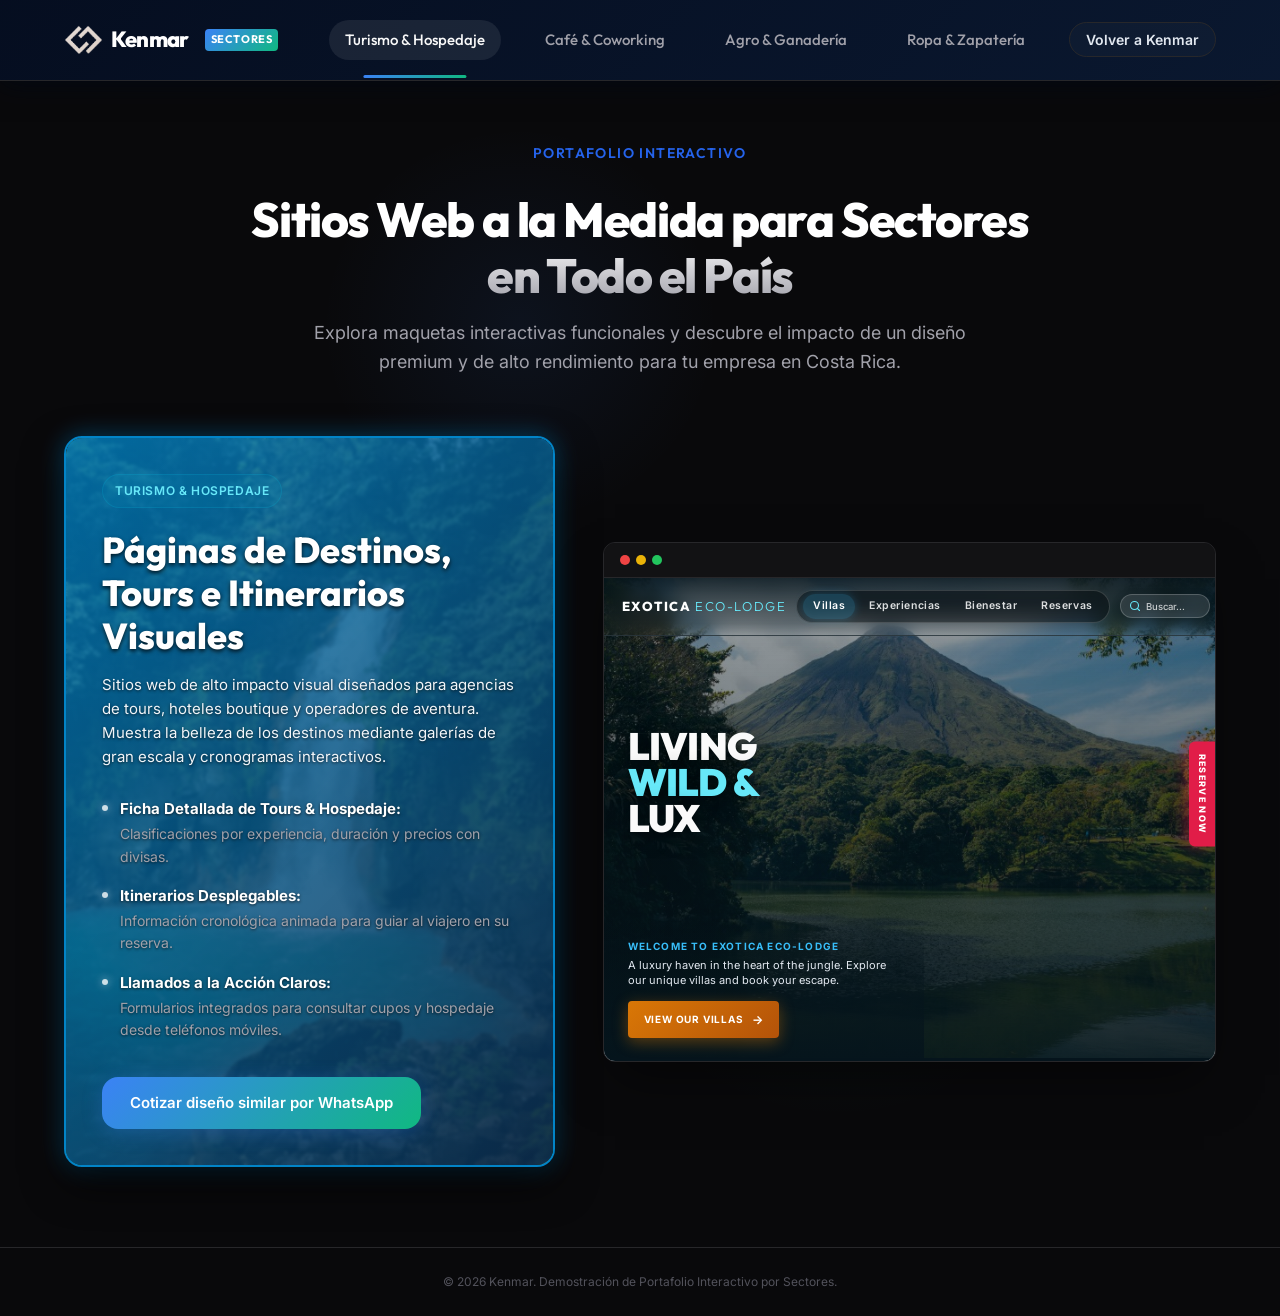
==== commit 5e2811cf: "Version 1.4" ====
--- a/sectores.html
+++ b/sectores.html
@@ -19,7 +19,7 @@
     <header class="main-header" id="header">
         <div class="container header-container">
             <a href="index.html" class="logo">
-                <span class="logo-dot"></span>Kenmar<span class="logo-badge">Sectores</span>
+                <img src="assets/kenmar_logo.png" alt="Logo" class="logo-img">Kenmar<span class="logo-badge">Sectores</span>
             </a>
             
             <!-- Menú de sectores industriales para especialización inmediata -->
--- a/styles.css
+++ b/styles.css
@@ -159,20 +159,21 @@
 }
 
 .btn-primary {
-    background: linear-gradient(135deg, rgba(10, 25, 47, 0.78) 0%, rgba(15, 34, 64, 0.80) 100%) !important;
-    border: 1px solid rgba(56, 189, 248, 0.3) !important;
+    background: linear-gradient(135deg, #1d4ed8 0%, #2563eb 50%, #0284c7 100%) !important;
+    border: 1.5px solid rgba(56, 189, 248, 0.6) !important;
     color: #ffffff !important;
-    box-shadow: 0 4px 14px rgba(10, 25, 47, 0.4);
+    font-weight: 700 !important;
+    box-shadow: 0 6px 22px rgba(37, 99, 235, 0.45), 0 0 16px rgba(56, 189, 248, 0.3);
     backdrop-filter: blur(10px);
     -webkit-backdrop-filter: blur(10px);
-    transition: var(--transition-smooth);
+    transition: all 0.3s cubic-bezier(0.16, 1, 0.3, 1) !important;
 }
 
 .btn-primary:hover {
     border-color: #38bdf8 !important;
-    background: linear-gradient(135deg, rgba(15, 34, 64, 0.82) 0%, rgba(29, 78, 216, 0.80) 100%) !important;
-    box-shadow: 0 4px 20px rgba(37, 99, 235, 0.45);
-    transform: translateY(-2px);
+    background: linear-gradient(135deg, #2563eb 0%, #0284c7 50%, #38bdf8 100%) !important;
+    box-shadow: 0 12px 30px rgba(56, 189, 248, 0.65), 0 0 25px rgba(37, 99, 235, 0.5) !important;
+    transform: translateY(-3px) scale(1.05) !important;
     color: #ffffff !important;
 }
 
@@ -207,25 +208,25 @@
     fill: currentColor;
 }
 
-/* Header & Navegación - Resalte Azul Rey/Eléctrico/Oscuro */
+/* Header & Navegación - Azul Marino Oscuro Elegante */
 .main-header {
     position: fixed;
     top: 0;
     left: 0;
     width: 100%;
     z-index: 1000;
-    background: linear-gradient(135deg, rgba(10, 25, 47, 0.88) 0%, rgba(15, 34, 64, 0.92) 100%);
+    background: linear-gradient(135deg, rgba(5, 14, 33, 0.96) 0%, rgba(10, 24, 48, 0.98) 100%);
     backdrop-filter: blur(18px);
     -webkit-backdrop-filter: blur(18px);
-    border-bottom: 1px solid rgba(56, 189, 248, 0.25);
-    box-shadow: 0 4px 25px rgba(10, 25, 47, 0.5);
+    border-bottom: 1px solid rgba(56, 189, 248, 0.3);
+    box-shadow: 0 4px 25px rgba(2, 8, 20, 0.75);
     transition: var(--transition-smooth);
 }
 
 .main-header.scrolled {
-    background: linear-gradient(135deg, rgba(10, 25, 47, 0.95) 0%, rgba(15, 34, 64, 0.98) 100%);
+    background: linear-gradient(135deg, rgba(3, 9, 23, 0.98) 0%, rgba(7, 18, 38, 0.99) 100%);
     border-bottom-color: rgba(56, 189, 248, 0.45);
-    box-shadow: 0 8px 30px rgba(10, 25, 47, 0.7);
+    box-shadow: 0 8px 30px rgba(2, 8, 20, 0.85);
 }
 
 .header-container {
@@ -258,6 +259,19 @@
     box-shadow: 0 0 12px #38bdf8;
     border-radius: 50%;
     display: inline-block;
+}
+
+.logo-img {
+    height: 30px;
+    width: auto;
+    display: block;
+    object-fit: contain;
+    transition: var(--transition-smooth);
+}
+
+.logo:hover .logo-img {
+    transform: rotate(-6deg) scale(1.1);
+    filter: drop-shadow(0 0 8px rgba(56, 189, 248, 0.6));
 }
 
 .nav-list {
@@ -308,15 +322,16 @@
 }
 
 .nav-btn {
-    background: linear-gradient(135deg, rgba(10, 25, 47, 0.78) 0%, rgba(15, 34, 64, 0.80) 100%) !important;
-    border: 1px solid rgba(56, 189, 248, 0.3) !important;
+    background: linear-gradient(135deg, #1d4ed8 0%, #2563eb 50%, #0284c7 100%) !important;
+    border: 1.5px solid rgba(56, 189, 248, 0.6) !important;
     color: #ffffff !important;
-    padding: 8px 18px !important;
+    font-weight: 700 !important;
+    padding: 8px 20px !important;
     border-radius: var(--radius-sm);
-    box-shadow: 0 4px 12px rgba(10, 25, 47, 0.4);
+    box-shadow: 0 4px 18px rgba(37, 99, 235, 0.45), 0 0 12px rgba(56, 189, 248, 0.3);
     backdrop-filter: blur(10px);
     -webkit-backdrop-filter: blur(10px);
-    transition: var(--transition-smooth);
+    transition: all 0.3s cubic-bezier(0.16, 1, 0.3, 1) !important;
 }
 
 .nav-btn::after {
@@ -325,9 +340,9 @@
 
 .nav-btn:hover {
     border-color: #38bdf8 !important;
-    background: linear-gradient(135deg, rgba(15, 34, 64, 0.82) 0%, rgba(29, 78, 216, 0.80) 100%) !important;
-    box-shadow: 0 4px 18px rgba(37, 99, 235, 0.35);
-    transform: translateY(-1px);
+    background: linear-gradient(135deg, #2563eb 0%, #0284c7 50%, #38bdf8 100%) !important;
+    box-shadow: 0 8px 25px rgba(56, 189, 248, 0.65), 0 0 20px rgba(37, 99, 235, 0.5) !important;
+    transform: translateY(-2px) scale(1.05) !important;
     color: #ffffff !important;
 }
 
@@ -345,7 +360,7 @@
 .burger-bar {
     width: 100%;
     height: 2px;
-    background-color: var(--text-primary);
+    background-color: #ffffff;
     border-radius: 2px;
     transition: var(--transition-smooth);
 }
@@ -1601,6 +1616,22 @@
 .btn-submit {
     width: 100%;
     gap: 10px;
+    background: linear-gradient(135deg, #1d4ed8 0%, #2563eb 50%, #0284c7 100%) !important;
+    border: 1.5px solid rgba(56, 189, 248, 0.6) !important;
+    color: #ffffff !important;
+    font-weight: 700 !important;
+    box-shadow: 0 6px 22px rgba(37, 99, 235, 0.45), 0 0 16px rgba(56, 189, 248, 0.3);
+    backdrop-filter: blur(10px);
+    -webkit-backdrop-filter: blur(10px);
+    transition: all 0.3s cubic-bezier(0.16, 1, 0.3, 1) !important;
+}
+
+.btn-submit:hover {
+    border-color: #38bdf8 !important;
+    background: linear-gradient(135deg, #2563eb 0%, #0284c7 50%, #38bdf8 100%) !important;
+    box-shadow: 0 12px 30px rgba(56, 189, 248, 0.65), 0 0 25px rgba(37, 99, 235, 0.5) !important;
+    transform: translateY(-3px) scale(1.03) !important;
+    color: #ffffff !important;
 }
 
 .btn-icon {
@@ -1858,7 +1889,7 @@
 
 /* Imágenes de Fondo con Filtro del Color Característico Por Encima */
 .sector-mini-card.retail-mini-card {
-    background-image: url('assets/sector_retail_desc.jpg');
+    background-image: url('assets/sector_retail_bg.jpg');
     border: 2.5px solid #be123c;
     box-shadow: 0 8px 24px rgba(190, 18, 60, 0.45);
 }
@@ -1878,7 +1909,7 @@
 }
 
 .sector-mini-card.agro-mini-card {
-    background-image: url('assets/sector_agro_info_bg.jpg');
+    background-image: url('assets/sector_agro_bg.jpg');
     border: 2.5px solid #059669;
     box-shadow: 0 8px 24px rgba(5, 150, 105, 0.45);
 }
@@ -1899,8 +1930,8 @@
 
 .sector-mini-card.cafe-mini-card {
     background-image: url('assets/sector_cafe_bg.jpg');
-    border: 2.5px solid #c2410c;
-    box-shadow: 0 8px 24px rgba(194, 65, 12, 0.45);
+    border: 2.5px solid #2d6a4f;
+    box-shadow: 0 8px 24px rgba(45, 106, 79, 0.45);
 }
 
 .sector-mini-card.cafe-mini-card::before {
@@ -1910,7 +1941,7 @@
     left: 0;
     width: 100%;
     height: 100%;
-    background: linear-gradient(135deg, rgba(194, 65, 12, 0.74) 0%, rgba(67, 20, 7, 0.86) 100%);
+    background: linear-gradient(135deg, rgba(27, 67, 50, 0.74) 0%, rgba(10, 20, 14, 0.86) 100%);
     backdrop-filter: blur(1.5px);
     -webkit-backdrop-filter: blur(1.5px);
     z-index: 1;
--- a/sectores.css
+++ b/sectores.css
@@ -2300,3 +2300,295 @@
         color: var(--accent-solid-blue);
     }
 }
+
+/* ==========================================================================
+   Optimizaciones Responsivas para Dispositivos Móviles (Mockups y Vistas)
+   ========================================================================== */
+@media (max-width: 480px) {
+    /* Ajuste de alto para los simuladores en teléfonos */
+    .browser-mockup {
+        height: 460px !important;
+    }
+
+    /* 1. MOCKUP DE TURISMO & HOSPEDAJE (Exotica Eco-Lodge) */
+    .resort-wrapper {
+        min-height: 100% !important;
+    }
+    .resort-header {
+        padding: 8px 12px !important;
+        justify-content: space-between !important;
+        gap: 6px !important;
+    }
+    .resort-menu {
+        display: none !important; /* Ocultar menú en móvil para evitar empalmes */
+    }
+    .resort-search-bar {
+        display: none !important; /* Ocultar barra de búsqueda en móvil */
+    }
+    .resort-brand {
+        flex-grow: 1 !important;
+    }
+    .resort-name {
+        font-size: 11px !important;
+    }
+    .resort-hero-central {
+        padding: 8px 16px !important;
+        margin-top: 4px !important;
+    }
+    .resort-hero-title {
+        font-size: 24px !important;
+        line-height: 1.05 !important;
+    }
+    .resort-hero-lower {
+        padding: 10px 16px !important;
+        max-width: 240px !important;
+    }
+    .resort-subtitle-tag {
+        font-size: 8.5px !important;
+    }
+    .resort-desc {
+        font-size: 9px !important;
+        line-height: 1.3 !important;
+        margin-bottom: 8px !important;
+    }
+    .btn-resort-cta {
+        padding: 6px 12px !important;
+        font-size: 8px !important;
+    }
+    .resort-tab-reserve {
+        padding: 8px 3px !important;
+        font-size: 7.5px !important;
+        top: 50% !important;
+    }
+    /* Modal de habitaciones en Turismo */
+    .resort-modal-card {
+        padding: 12px !important;
+        max-height: 96% !important;
+    }
+    .modal-resort-header {
+        margin-bottom: 10px !important;
+        padding-bottom: 6px !important;
+    }
+    .modal-resort-header h4 {
+        font-size: 11px !important;
+    }
+    .resort-micro-nav {
+        gap: 4px !important;
+        margin-bottom: 8px !important;
+        overflow-x: auto !important;
+        white-space: nowrap !important;
+        display: flex !important;
+        -webkit-overflow-scrolling: touch !important;
+        padding-bottom: 4px !important;
+    }
+    .micro-nav-btn {
+        padding: 4px 8px !important;
+        font-size: 8.5px !important;
+        flex-shrink: 0 !important;
+    }
+    .villa-card-grid {
+        grid-template-columns: 1fr !important;
+        gap: 8px !important;
+    }
+    .villa-visual {
+        height: 110px !important;
+    }
+    .villa-details h5 {
+        font-size: 10px !important;
+    }
+    .villa-details p {
+        font-size: 9px !important;
+        line-height: 1.3 !important;
+    }
+    .villa-amenities li {
+        font-size: 8px !important;
+    }
+    .villa-actions {
+        flex-direction: column !important;
+        gap: 6px !important;
+    }
+    .btn-villa-wa, .btn-villa-form {
+        width: 100% !important;
+        text-align: center !important;
+        font-size: 8.5px !important;
+        padding: 6px 8px !important;
+    }
+
+    /* 2. MOCKUP DE AGRO & GANADERÍA (AgroSanCarlos) */
+    .agrosancarlos-wrapper {
+        min-height: 100% !important;
+    }
+    .agro-transparent-header {
+        padding: 8px 12px !important;
+    }
+    .agro-transparent-nav .agro-nav-item:not(.agro-nav-highlight) {
+        display: none !important; /* Ocultar enlaces de menú secundario en teléfono */
+    }
+    .agro-brand-logo .brand-text {
+        font-size: 10px !important;
+    }
+    .brand-dot {
+        width: 4px !important;
+        height: 4px !important;
+    }
+    .agro-main-container {
+        padding: 8px 12px 12px 12px !important;
+        gap: 10px !important;
+    }
+    .agro-hero-banner {
+        flex-direction: column !important;
+        align-items: flex-start !important;
+        gap: 6px !important;
+    }
+    .agro-hero-left {
+        max-width: 100% !important;
+    }
+    .agro-hero-title {
+        font-size: 14px !important;
+        margin-bottom: 4px !important;
+    }
+    .agro-hero-desc {
+        font-size: 8.5px !important;
+    }
+    /* Filtro horizontal swipeable (deslizable) en móvil */
+    .agro-inline-filter {
+        width: 100% !important;
+        padding: 4px 8px !important;
+        justify-content: flex-start !important;
+        overflow-x: auto !important;
+        white-space: nowrap !important;
+        display: flex !important;
+        -webkit-overflow-scrolling: touch !important;
+        border-radius: 12px !important;
+    }
+    .agro-inline-filter .filter-label {
+        margin-right: 4px !important;
+        font-size: 8px !important;
+    }
+    .filter-buttons-group {
+        flex-wrap: nowrap !important;
+        display: flex !important;
+        gap: 4px !important;
+    }
+    .agro-filter-btn {
+        padding: 3px 6px !important;
+        font-size: 8px !important;
+        flex-shrink: 0 !important;
+    }
+    .agro-inline-catalog {
+        grid-template-columns: 1fr !important; /* Columna única en móviles */
+        gap: 8px !important;
+    }
+    .agro-inline-card {
+        padding: 8px 10px !important;
+    }
+    .agro-inline-card h4 {
+        font-size: 11px !important;
+    }
+    .agro-inline-card p {
+        font-size: 9px !important;
+    }
+    .btn-agro-inline-quote {
+        padding: 6px 8px !important;
+        font-size: 8.5px !important;
+    }
+
+    /* 3. MOCKUP DE CAFÉ & COWORKING (Almorea) */
+    .almorea-header {
+        padding: 8px 12px !important;
+    }
+    .almorea-name {
+        font-size: 11px !important;
+    }
+    .almorea-hero-content {
+        padding: 12px 16px !important;
+        max-width: 250px !important;
+    }
+    .almorea-title {
+        font-size: 20px !important;
+    }
+    .almorea-desc {
+        font-size: 9px !important;
+    }
+    .almorea-menu-card {
+        padding: 12px !important;
+        max-height: 96% !important;
+    }
+    .almorea-cat-tabs {
+        overflow-x: auto !important;
+        white-space: nowrap !important;
+        display: flex !important;
+        -webkit-overflow-scrolling: touch !important;
+        padding-bottom: 4px !important;
+        gap: 4px !important;
+        margin-bottom: 8px !important;
+    }
+    .almorea-cat-btn {
+        padding: 4px 8px !important;
+        font-size: 8.5px !important;
+        flex-shrink: 0 !important;
+    }
+    .almorea-dishes-grid {
+        grid-template-columns: 1fr !important;
+        gap: 8px !important;
+    }
+
+    /* 4. MOCKUP DE RETAIL & MODA (Vía Moda) */
+    .viamoda-header {
+        padding: 8px 12px !important;
+    }
+    .viamoda-name {
+        font-size: 11px !important;
+    }
+    .viamoda-cat-tabs {
+        overflow-x: auto !important;
+        white-space: nowrap !important;
+        display: flex !important;
+        -webkit-overflow-scrolling: touch !important;
+        padding-bottom: 2px !important;
+        gap: 6px !important;
+        max-width: 130px !important; /* Ajustar ancho del menú en la cabecera móvil */
+    }
+    .viamoda-cat-btn {
+        padding: 3px 6px !important;
+        font-size: 8.5px !important;
+        flex-shrink: 0 !important;
+    }
+    .viamoda-hero-content {
+        padding: 12px 16px !important;
+        max-width: 240px !important;
+    }
+    .viamoda-title {
+        font-size: 18px !important;
+    }
+    .viamoda-desc {
+        font-size: 9px !important;
+    }
+    .viamoda-filter-bar {
+        padding: 4px 8px !important;
+        overflow-x: auto !important;
+        white-space: nowrap !important;
+        display: flex !important;
+        -webkit-overflow-scrolling: touch !important;
+        gap: 4px !important;
+    }
+    .viamoda-subfilter-btn {
+        font-size: 8px !important;
+        padding: 3px 6px !important;
+        flex-shrink: 0 !important;
+    }
+    .viamoda-catalog-grid {
+        grid-template-columns: 1fr 1fr !important; /* Cuadrícula de 2 columnas elegante en móvil */
+        gap: 6px !important;
+    }
+    .viamoda-card {
+        padding: 6px !important;
+        border-radius: 8px !important;
+    }
+    .viamoda-card h4 {
+        font-size: 9.5px !important;
+    }
+    .viamoda-card .price {
+        font-size: 9px !important;
+    }
+}
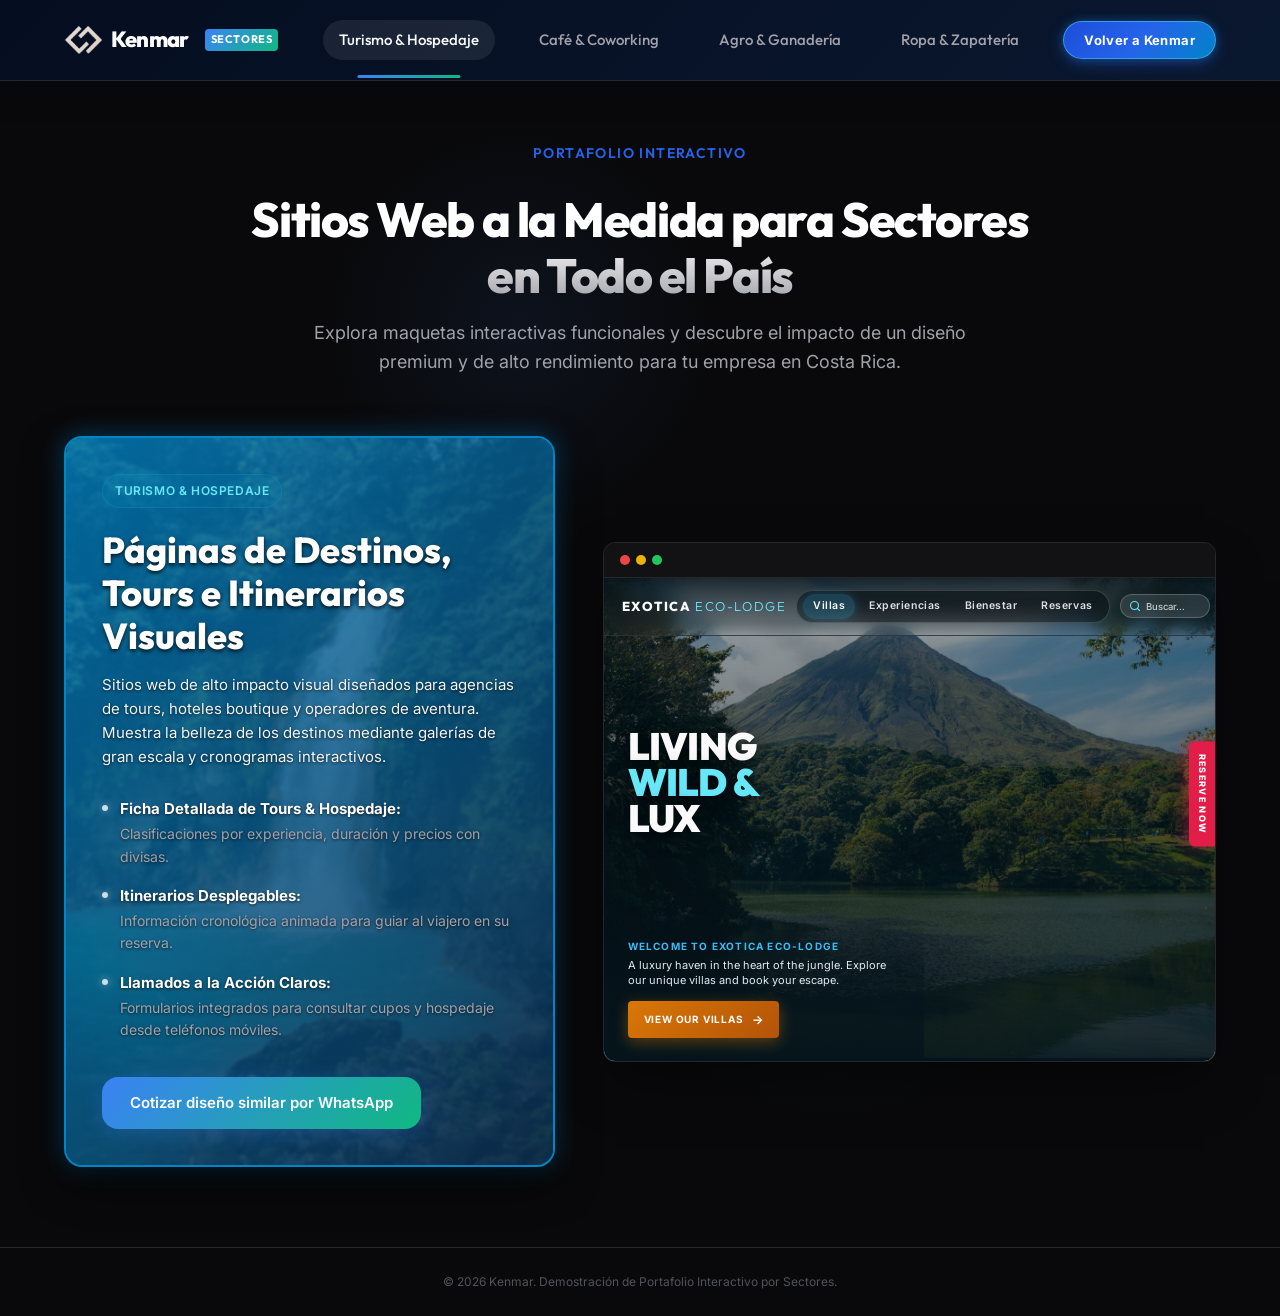
==== commit 38159bed: "Version 1.6" ====
--- a/sectores.html
+++ b/sectores.html
@@ -1,4 +1,4 @@
-<!DOCTYPE html>
+﻿<!DOCTYPE html>
 <html lang="es">
 <head>
     <meta charset="UTF-8">
@@ -24,6 +24,8 @@
             
             <!-- Menú de sectores industriales para especialización inmediata -->
             <nav class="nav-menu" id="nav-menu">
+                <!-- Botón de cierre para móviles -->
+                <button class="nav-close" id="nav-close" aria-label="Cerrar menú">&times;</button>
                 <ul class="nav-list">
                     <li><button class="nav-sector-btn active" data-sector="turismo">Turismo & Hospedaje</button></li>
                     <li><button class="nav-sector-btn" data-sector="cafe">Café & Coworking</button></li>
@@ -82,7 +84,7 @@
                             </ul>
 
                             <div class="sector-ctas">
-                                <a href="https://wa.me/50686737455?text=Hola%20Kenmar,%20me%20gustar%C3%ADa%20cotizar%20un%20dise%C3%B1o%20web%20similar%20al%20de%20Turismo%20%26%20Hospedaje" target="_blank" rel="noopener noreferrer" class="btn btn-accent btn-whatsapp-sector">
+                                <a href="https://wa.me/50670322191?text=Hola%20Kenmar,%20me%20gustar%C3%ADa%20cotizar%20un%20dise%C3%B1o%20web%20similar%20al%20de%20Turismo%20%26%20Hospedaje" target="_blank" rel="noopener noreferrer" class="btn btn-accent btn-whatsapp-sector">
                                     Cotizar diseño similar por WhatsApp
                                 </a>
                             </div>
@@ -113,7 +115,7 @@
                             </ul>
 
                             <div class="sector-ctas">
-                                <a href="https://wa.me/50686737455?text=Hola%20Kenmar,%20me%20gustar%C3%ADa%20cotizar%20un%20dise%C3%B1o%20web%20similar%20al%20de%20Caf%C3%A9%20%26%20Coworking" target="_blank" rel="noopener noreferrer" class="btn btn-accent btn-whatsapp-sector">
+                                <a href="https://wa.me/50670322191?text=Hola%20Kenmar,%20me%20gustar%C3%ADa%20cotizar%20un%20dise%C3%B1o%20web%20similar%20al%20de%20Caf%C3%A9%20%26%20Coworking" target="_blank" rel="noopener noreferrer" class="btn btn-accent btn-whatsapp-sector">
                                     Cotizar diseño similar por WhatsApp
                                 </a>
                             </div>
@@ -144,7 +146,7 @@
                             </ul>
 
                             <div class="sector-ctas">
-                                <a href="https://wa.me/50686737455?text=Hola%20Kenmar,%20me%20gustar%C3%ADa%20cotizar%20un%20dise%C3%B1o%20web%20similar%20al%20de%20Agro%20%26%20Ganader%C3%ADa" target="_blank" rel="noopener noreferrer" class="btn btn-accent btn-whatsapp-sector">
+                                <a href="https://wa.me/50670322191?text=Hola%20Kenmar,%20me%20gustar%C3%ADa%20cotizar%20un%20dise%C3%B1o%20web%20similar%20al%20de%20Agro%20%26%20Ganader%C3%ADa" target="_blank" rel="noopener noreferrer" class="btn btn-accent btn-whatsapp-sector">
                                     Cotizar diseño similar por WhatsApp
                                 </a>
                             </div>
@@ -175,7 +177,7 @@
                             </ul>
 
                             <div class="sector-ctas">
-                                <a href="https://wa.me/50686737455?text=Hola%20Kenmar,%20me%20gustar%C3%ADa%20cotizar%20un%20dise%C3%B1o%20web%20similar%20al%20de%20Ropa%20%26%20Zapater%C3%ADa" target="_blank" rel="noopener noreferrer" class="btn btn-accent btn-whatsapp-sector">
+                                <a href="https://wa.me/50670322191?text=Hola%20Kenmar,%20me%20gustar%C3%ADa%20cotizar%20un%20dise%C3%B1o%20web%20similar%20al%20de%20Ropa%20%26%20Zapater%C3%ADa" target="_blank" rel="noopener noreferrer" class="btn btn-accent btn-whatsapp-sector">
                                     Cotizar diseño similar por WhatsApp
                                 </a>
                             </div>
@@ -575,7 +577,7 @@
                                                             <h5 class="dish-name">Matcha Latte Ceremonial</h5>
                                                             <div class="dish-expand-content">
                                                                 <p class="dish-ingredients"><strong>Ingredientes:</strong> Té matcha orgánico ceremonial, leche de almendras o avena, infusión de miel silvestre y toque de vainilla natural.</p>
-                                                                <a href="https://wa.me/50686737455?text=Hola%20Caf%C3%A9,%20me%20gustar%C3%ADa%20pedir%20un%20Matcha%20Latte%20Ceremonial%20(%E2%82%A12,900)" target="_blank" rel="noopener noreferrer" class="btn-dish-order">Pedir por WhatsApp</a>
+                                                                <a href="https://wa.me/50670322191?text=Hola%20Caf%C3%A9,%20me%20gustar%C3%ADa%20pedir%20un%20Matcha%20Latte%20Ceremonial%20(%E2%82%A12,900)" target="_blank" rel="noopener noreferrer" class="btn-dish-order">Pedir por WhatsApp</a>
                                                             </div>
                                                         </div>
                                                     </div>
@@ -589,7 +591,7 @@
                                                             <h5 class="dish-name">Flat White de Origen</h5>
                                                             <div class="dish-expand-content">
                                                                 <p class="dish-ingredients"><strong>Ingredientes:</strong> Doble espresso de grano 100% arábica de altura, leche emulsionada a microespuma sedosa y notas de avellana.</p>
-                                                                <a href="https://wa.me/50686737455?text=Hola%20Caf%C3%A9,%20me%20gustar%C3%ADa%20pedir%20un%20Flat%20White%20de%20Origen%20(%E2%82%A12,200)" target="_blank" rel="noopener noreferrer" class="btn-dish-order">Pedir por WhatsApp</a>
+                                                                <a href="https://wa.me/50670322191?text=Hola%20Caf%C3%A9,%20me%20gustar%C3%ADa%20pedir%20un%20Flat%20White%20de%20Origen%20(%E2%82%A12,200)" target="_blank" rel="noopener noreferrer" class="btn-dish-order">Pedir por WhatsApp</a>
                                                             </div>
                                                         </div>
                                                     </div>
@@ -603,7 +605,7 @@
                                                             <h5 class="dish-name">Cold Brew Artisanal</h5>
                                                             <div class="dish-expand-content">
                                                                 <p class="dish-ingredients"><strong>Ingredientes:</strong> Extracción en frío de 18 horas, sirope artesanal de caramelo salado, crema ligera y hielo mineral de manantial.</p>
-                                                                <a href="https://wa.me/50686737455?text=Hola%20Caf%C3%A9,%20me%20gustar%C3%ADa%20pedir%20un%20Cold%20Brew%20Artisanal%20(%E2%82%A12,600)" target="_blank" rel="noopener noreferrer" class="btn-dish-order">Pedir por WhatsApp</a>
+                                                                <a href="https://wa.me/50670322191?text=Hola%20Caf%C3%A9,%20me%20gustar%C3%ADa%20pedir%20un%20Cold%20Brew%20Artisanal%20(%E2%82%A12,600)" target="_blank" rel="noopener noreferrer" class="btn-dish-order">Pedir por WhatsApp</a>
                                                             </div>
                                                         </div>
                                                     </div>
@@ -618,7 +620,7 @@
                                                             <h5 class="dish-name">Toast Campesino de Aguacate</h5>
                                                             <div class="dish-expand-content">
                                                                 <p class="dish-ingredients"><strong>Ingredientes:</strong> Pan artesanal de masa madre tostado, guacamole fresco, huevo poché orgánico, queso Turrialba a la plancha y semillas de chía.</p>
-                                                                <a href="https://wa.me/50686737455?text=Hola%20Caf%C3%A9,%20me%20gustar%C3%ADa%20pedir%20un%20Toast%20Campesino%20de%20Aguacate%20(%E2%82%A14,200)" target="_blank" rel="noopener noreferrer" class="btn-dish-order">Pedir por WhatsApp</a>
+                                                                <a href="https://wa.me/50670322191?text=Hola%20Caf%C3%A9,%20me%20gustar%C3%ADa%20pedir%20un%20Toast%20Campesino%20de%20Aguacate%20(%E2%82%A14,200)" target="_blank" rel="noopener noreferrer" class="btn-dish-order">Pedir por WhatsApp</a>
                                                             </div>
                                                         </div>
                                                     </div>
@@ -632,7 +634,7 @@
                                                             <h5 class="dish-name">Bowl de Açaí & Granola</h5>
                                                             <div class="dish-expand-content">
                                                                 <p class="dish-ingredients"><strong>Ingredientes:</strong> Puré de açaí orgánico congelado, granola horneada en casa, fresas locales, banano, arándanos y hilo de miel silvestre.</p>
-                                                                <a href="https://wa.me/50686737455?text=Hola%20Caf%C3%A9,%20me%20gustar%C3%ADa%20pedir%20un%20Bowl%20de%20A%C3%A7a%C3%AD%20%26%20Granola%20(%E2%82%A14,500)" target="_blank" rel="noopener noreferrer" class="btn-dish-order">Pedir por WhatsApp</a>
+                                                                <a href="https://wa.me/50670322191?text=Hola%20Caf%C3%A9,%20me%20gustar%C3%ADa%20pedir%20un%20Bowl%20de%20A%C3%A7a%C3%AD%20%26%20Granola%20(%E2%82%A14,500)" target="_blank" rel="noopener noreferrer" class="btn-dish-order">Pedir por WhatsApp</a>
                                                             </div>
                                                         </div>
                                                     </div>
@@ -647,7 +649,7 @@
                                                             <h5 class="dish-name">Bowl Gourmet de la Casa</h5>
                                                             <div class="dish-expand-content">
                                                                 <p class="dish-ingredients"><strong>Ingredientes:</strong> Pechuga de pollo marinada a las finas hierbas, base de quinoa tricolor, camote asado, vegetales salteados y vinagreta de maracuyá.</p>
-                                                                <a href="https://wa.me/50686737455?text=Hola%20Caf%C3%A9,%20me%20gustar%C3%ADa%20pedir%20un%20Bowl%20Gourmet%20de%20la%20Casa%20(%E2%82%A16,800)" target="_blank" rel="noopener noreferrer" class="btn-dish-order">Pedir por WhatsApp</a>
+                                                                <a href="https://wa.me/50670322191?text=Hola%20Caf%C3%A9,%20me%20gustar%C3%ADa%20pedir%20un%20Bowl%20Gourmet%20de%20la%20Casa%20(%E2%82%A16,800)" target="_blank" rel="noopener noreferrer" class="btn-dish-order">Pedir por WhatsApp</a>
                                                             </div>
                                                         </div>
                                                     </div>
@@ -661,7 +663,7 @@
                                                             <h5 class="dish-name">Panini Prosciutto & Pesto</h5>
                                                             <div class="dish-expand-content">
                                                                 <p class="dish-ingredients"><strong>Ingredientes:</strong> Pan baguette rústico recién horneado, láminas de prosciutto italiano, queso mozzarella di bufala, tomate deshidratado y pesto de albahaca.</p>
-                                                                <a href="https://wa.me/50686737455?text=Hola%20Caf%C3%A9,%20me%20gustar%C3%ADa%20pedir%20un%20Panini%20Prosciutto%20%26%20Pesto%20(%E2%82%A15,900)" target="_blank" rel="noopener noreferrer" class="btn-dish-order">Pedir por WhatsApp</a>
+                                                                <a href="https://wa.me/50670322191?text=Hola%20Caf%C3%A9,%20me%20gustar%C3%ADa%20pedir%20un%20Panini%20Prosciutto%20%26%20Pesto%20(%E2%82%A15,900)" target="_blank" rel="noopener noreferrer" class="btn-dish-order">Pedir por WhatsApp</a>
                                                             </div>
                                                         </div>
                                                     </div>
@@ -676,7 +678,7 @@
                                                             <h5 class="dish-name">Croissant de Almendras</h5>
                                                             <div class="dish-expand-content">
                                                                 <p class="dish-ingredients"><strong>Ingredientes:</strong> Masa hojaldrada mantequillosa horneada diariamente, frangipane de almendra artesanal, almendras fileteadas tostadas y azúcar glass.</p>
-                                                                <a href="https://wa.me/50686737455?text=Hola%20Caf%C3%A9,%20me%20gustar%C3%ADa%20pedir%20un%20Croissant%20de%20Almendras%20(%E2%82%A12,800)" target="_blank" rel="noopener noreferrer" class="btn-dish-order">Pedir por WhatsApp</a>
+                                                                <a href="https://wa.me/50670322191?text=Hola%20Caf%C3%A9,%20me%20gustar%C3%ADa%20pedir%20un%20Croissant%20de%20Almendras%20(%E2%82%A12,800)" target="_blank" rel="noopener noreferrer" class="btn-dish-order">Pedir por WhatsApp</a>
                                                             </div>
                                                         </div>
                                                     </div>
@@ -690,7 +692,7 @@
                                                             <h5 class="dish-name">Cheesecake de Maracuyá</h5>
                                                             <div class="dish-expand-content">
                                                                 <p class="dish-ingredients"><strong>Ingredientes:</strong> Base crujiente de galleta artesanal, crema horneada de queso suizo y coulis concentrado de maracuyá fresco con sus semillas.</p>
-                                                                <a href="https://wa.me/50686737455?text=Hola%20Caf%C3%A9,%20me%20gustar%C3%ADa%20pedir%20un%20Cheesecake%20de%20Maracuy%C3%A1%20(%E2%82%A13,400)" target="_blank" rel="noopener noreferrer" class="btn-dish-order">Pedir por WhatsApp</a>
+                                                                <a href="https://wa.me/50670322191?text=Hola%20Caf%C3%A9,%20me%20gustar%C3%ADa%20pedir%20un%20Cheesecake%20de%20Maracuy%C3%A1%20(%E2%82%A13,400)" target="_blank" rel="noopener noreferrer" class="btn-dish-order">Pedir por WhatsApp</a>
                                                             </div>
                                                         </div>
                                                     </div>
--- a/styles.css
+++ b/styles.css
@@ -365,9 +365,38 @@
     transition: var(--transition-smooth);
 }
 
+.nav-close {
+    display: none;
+}
+
 @media (max-width: 768px) {
+    .nav-close {
+        display: block;
+        position: absolute;
+        top: 24px;
+        right: 24px;
+        background: transparent;
+        border: none;
+        font-size: 32px;
+        color: #0f172a;
+        cursor: pointer;
+        line-height: 1;
+        padding: 4px 8px;
+        z-index: 1002;
+        transition: var(--transition-fast);
+    }
+    
+    .nav-close:hover {
+        color: #1d4ed8;
+        transform: scale(1.1);
+    }
+
     .nav-toggle {
         display: flex;
+    }
+    
+    .nav-toggle.open {
+        display: none !important;
     }
     
     .nav-menu {
@@ -395,6 +424,7 @@
     
     .nav-link {
         font-size: 18px;
+        color: #0f172a !important;
     }
     
     .nav-btn {
@@ -1930,8 +1960,8 @@
 
 .sector-mini-card.cafe-mini-card {
     background-image: url('assets/sector_cafe_bg.jpg');
-    border: 2.5px solid #2d6a4f;
-    box-shadow: 0 8px 24px rgba(45, 106, 79, 0.45);
+    border: 2.5px solid #c2410c;
+    box-shadow: 0 8px 24px rgba(194, 65, 12, 0.45);
 }
 
 .sector-mini-card.cafe-mini-card::before {
@@ -1941,7 +1971,7 @@
     left: 0;
     width: 100%;
     height: 100%;
-    background: linear-gradient(135deg, rgba(27, 67, 50, 0.74) 0%, rgba(10, 20, 14, 0.86) 100%);
+    background: linear-gradient(135deg, rgba(194, 65, 12, 0.75) 0%, rgba(43, 13, 2, 0.88) 100%);
     backdrop-filter: blur(1.5px);
     -webkit-backdrop-filter: blur(1.5px);
     z-index: 1;
--- a/sectores.css
+++ b/sectores.css
@@ -115,16 +115,26 @@
 }
 
 .return-btn {
-    border: 1px solid var(--border-dark);
-    padding: 8px 16px;
-    border-radius: var(--radius-full);
-    font-size: 14px;
-    background-color: rgba(255, 255, 255, 0.02);
+    background: linear-gradient(135deg, #1d4ed8 0%, #2563eb 50%, #0284c7 100%) !important;
+    border: 1.5px solid rgba(56, 189, 248, 0.7) !important;
+    color: #ffffff !important;
+    padding: 8px 20px !important;
+    border-radius: var(--radius-full) !important;
+    font-size: 13px !important;
+    font-weight: 700 !important;
+    letter-spacing: 0.03em;
+    display: inline-flex !important;
+    align-items: center;
+    box-shadow: 0 4px 15px rgba(37, 99, 235, 0.4), 0 0 10px rgba(56, 189, 248, 0.2);
+    transition: var(--transition-smooth) !important;
 }
 
 .return-btn:hover {
-    border-color: var(--text-dark-secondary);
-    background-color: rgba(255, 255, 255, 0.05);
+    background: linear-gradient(135deg, #2563eb 0%, #0284c7 50%, #38bdf8 100%) !important;
+    border-color: #38bdf8 !important;
+    box-shadow: 0 6px 20px rgba(56, 189, 248, 0.6), 0 0 15px rgba(37, 99, 235, 0.3) !important;
+    transform: translateY(-2px) scale(1.05) !important;
+    color: #ffffff !important;
 }
 
 /* Sección Hero Showcase */
@@ -1283,7 +1293,7 @@
     position: relative;
     min-height: 480px;
     height: 100%;
-    background: linear-gradient(180deg, rgba(15, 28, 20, 0.55) 0%, rgba(10, 20, 14, 0.88) 100%), 
+    background: linear-gradient(180deg, rgba(43, 13, 2, 0.55) 0%, rgba(20, 7, 1, 0.88) 100%), 
                 url('assets/almorea_cafe_bg.jpg') center/cover no-repeat;
     display: flex;
     flex-direction: column;
@@ -1299,7 +1309,7 @@
     justify-content: space-between;
     align-items: center;
     padding: 14px 18px;
-    background: linear-gradient(180deg, rgba(10, 20, 14, 0.8) 0%, rgba(10, 20, 14, 0) 100%);
+    background: linear-gradient(180deg, rgba(20, 7, 1, 0.8) 0%, rgba(20, 7, 1, 0) 100%);
     z-index: 5;
 }
 
@@ -1316,16 +1326,16 @@
 }
 
 .almorea-name span {
-    color: #52b788;
+    color: #fb923c;
     font-weight: 400;
 }
 
 .almorea-subtitle {
     font-size: 9px;
     letter-spacing: 0.08em;
-    color: rgba(255, 255, 255, 0.85);
-    background: rgba(27, 67, 50, 0.45);
-    border: 1px solid rgba(82, 183, 136, 0.3);
+    color: rgba(255, 255, 255, 0.95);
+    background: rgba(194, 65, 12, 0.45);
+    border: 1px solid rgba(251, 146, 60, 0.3);
     padding: 3px 8px;
     border-radius: 12px;
     backdrop-filter: blur(4px);
@@ -1345,14 +1355,14 @@
     display: inline-block;
     font-size: 9px;
     letter-spacing: 0.18em;
-    color: #52b788;
+    color: #fb923c;
     text-transform: uppercase;
     font-weight: 700;
     margin-bottom: 6px;
-    background: rgba(45, 106, 79, 0.25);
+    background: rgba(194, 65, 12, 0.25);
     padding: 2px 8px;
     border-radius: 4px;
-    border-left: 2px solid #52b788;
+    border-left: 2px solid #fb923c;
 }
 
 .almorea-title {
@@ -1374,29 +1384,29 @@
     text-shadow: 0 1px 4px rgba(0, 0, 0, 0.7);
 }
 
-/* Botón Verde "Descubre Nuestro Menú" */
+/* Botón Naranja "Descubre Nuestro Menú" */
 .btn-almorea-menu {
     display: inline-flex;
     align-items: center;
     gap: 8px;
-    background: linear-gradient(135deg, #1b4332 0%, #2d6a4f 100%);
-    color: #ffffff;
-    border: 1px solid rgba(82, 183, 136, 0.4);
+    background: linear-gradient(135deg, #c2410c 0%, #fb923c 100%);
+    color: #ffffff;
+    border: 1px solid rgba(251, 146, 60, 0.4);
     padding: 10px 18px;
     border-radius: 24px;
     font-size: 11px;
     font-weight: 700;
     letter-spacing: 0.04em;
     cursor: pointer;
-    box-shadow: 0 6px 20px rgba(27, 67, 50, 0.5), 0 0 15px rgba(82, 183, 136, 0.25);
+    box-shadow: 0 6px 20px rgba(194, 65, 12, 0.5), 0 0 15px rgba(251, 146, 60, 0.25);
     transition: all 0.3s cubic-bezier(0.16, 1, 0.3, 1);
 }
 
 .btn-almorea-menu:hover {
-    background: linear-gradient(135deg, #2d6a4f 0%, #40916c 100%);
-    border-color: #52b788;
+    background: linear-gradient(135deg, #ea580c 0%, #fdba74 100%);
+    border-color: #fb923c;
     transform: translateY(-2px);
-    box-shadow: 0 8px 25px rgba(45, 106, 79, 0.6), 0 0 20px rgba(82, 183, 136, 0.4);
+    box-shadow: 0 8px 25px rgba(234, 88, 12, 0.6), 0 0 20px rgba(251, 146, 60, 0.4);
 }
 
 .almorea-btn-arrow {
@@ -1413,7 +1423,7 @@
 .almorea-menu-modal {
     position: absolute;
     inset: 0;
-    background: rgba(10, 20, 14, 0.75);
+    background: rgba(20, 7, 1, 0.75);
     backdrop-filter: blur(10px);
     -webkit-backdrop-filter: blur(10px);
     z-index: 30;
@@ -1440,7 +1450,7 @@
     flex-direction: column;
     overflow: hidden;
     box-shadow: 0 20px 40px rgba(0, 0, 0, 0.4);
-    border: 1px solid rgba(45, 106, 79, 0.2);
+    border: 1px solid rgba(194, 65, 12, 0.2);
 }
 
 .almorea-modal-header {
@@ -1448,7 +1458,7 @@
     justify-content: space-between;
     align-items: center;
     padding: 12px 16px;
-    background: #1b4332;
+    background: #c2410c;
     color: #ffffff;
 }
 
@@ -1456,7 +1466,7 @@
     font-size: 8.5px;
     text-transform: uppercase;
     letter-spacing: 0.1em;
-    color: #52b788;
+    color: #fb923c;
     font-weight: 700;
 }
 
@@ -1489,7 +1499,7 @@
 /* Pestañas de Categorías */
 .almorea-cat-tabs {
     display: flex;
-    background: #f4f6f4;
+    background: #fcf9f7;
     padding: 6px;
     gap: 6px;
     border-bottom: 1px solid #e2e8f0;
@@ -1509,31 +1519,125 @@
 }
 
 .almorea-cat-btn:hover {
-    color: #1b4332;
-    background: rgba(45, 106, 79, 0.08);
+    color: #c2410c;
+    background: rgba(194, 65, 12, 0.08);
 }
 
 .almorea-cat-btn.active {
-    background: #1b4332;
-    color: #ffffff;
-    box-shadow: 0 2px 6px rgba(27, 67, 50, 0.3);
-}
-
-/* Grid de Platos Filtrables */
+    background: #c2410c;
+    color: #ffffff;
+    box-shadow: 0 2px 6px rgba(194, 65, 12, 0.3);
+}
+
+/* Grid de Platos Filtrables & Tarjetas Premium */
 .almorea-dishes-grid {
-    padding: 12px;
+    display: grid;
+    grid-template-columns: repeat(auto-fill, minmax(130px, 1fr));
+    gap: 12px;
+    padding: 16px;
     overflow-y: auto;
+    max-height: 320px;
+}
+
+.almorea-dish-card {
+    background: #faf8f6;
+    border: 1.5px solid rgba(194, 65, 12, 0.15);
+    border-radius: 12px;
+    overflow: hidden;
+    display: flex;
+    flex-direction: column;
+    transition: all 0.25s ease;
+    box-shadow: 0 4px 10px rgba(0, 0, 0, 0.04);
+}
+
+.almorea-dish-card:hover {
+    transform: translateY(-3px);
+    border-color: #fb923c;
+    box-shadow: 0 6px 15px rgba(194, 65, 12, 0.15);
+}
+
+.dish-visual {
+    height: 90px;
+    background-size: cover;
+    background-position: center;
+    position: relative;
+}
+
+/* Imagenes de ejemplo de alta calidad (Mockups) */
+.dish-matcha {
+    background-image: linear-gradient(to bottom, rgba(0,0,0,0.1), rgba(0,0,0,0.4)), url('assets/cafe_latte_art_1784236875371.jpg');
+}
+.dish-flatwhite {
+    background-image: linear-gradient(to bottom, rgba(0,0,0,0.1), rgba(0,0,0,0.4)), url('assets/cafe_latte_art_1784236875371.jpg');
+}
+.dish-coldbrew {
+    background-image: linear-gradient(to bottom, rgba(0,0,0,0.1), rgba(0,0,0,0.4)), url('assets/coworking_interior_1784236894736.jpg');
+}
+.dish-toast {
+    background-image: linear-gradient(to bottom, rgba(0,0,0,0.1), rgba(0,0,0,0.4)), url('assets/gourmet_sandwich_1784236885155.jpg');
+}
+.dish-acai {
+    background-image: linear-gradient(to bottom, rgba(0,0,0,0.1), rgba(0,0,0,0.4)), url('assets/coworking_interior_1784236894736.jpg');
+}
+.dish-bowl {
+    background-image: linear-gradient(to bottom, rgba(0,0,0,0.1), rgba(0,0,0,0.4)), url('assets/gourmet_sandwich_1784236885155.jpg');
+}
+
+.dish-price {
+    position: absolute;
+    bottom: 8px;
+    right: 8px;
+    background: #c2410c;
+    color: #ffffff;
+    font-size: 9px;
+    font-weight: 700;
+    padding: 2px 6px;
+    border-radius: 4px;
+    letter-spacing: 0.02em;
+}
+
+.dish-info {
+    padding: 10px;
+    display: flex;
+    flex-direction: column;
+    flex-grow: 1;
+    justify-content: space-between;
+    gap: 6px;
+}
+
+.dish-name {
+    font-family: var(--font-heading);
+    font-size: 11px;
+    font-weight: 800;
+    color: #2b240b;
+    margin: 0;
+    line-height: 1.2;
+}
+
+.dish-ingredients {
     font-size: 8px;
-    font-weight: 600;
-    padding: 4px;
-    border-radius: 4px;
-    border: none;
-    cursor: pointer;
-    transition: background-color 0.2s ease;
-}
-
-.btn-menu-form:hover {
-    background-color: var(--color-cafe);
+    color: #6b7280;
+    line-height: 1.35;
+    margin: 0;
+}
+
+.btn-dish-order {
+    display: block;
+    text-align: center;
+    background: #c2410c;
+    color: #ffffff !important;
+    font-size: 8.5px;
+    font-weight: 700;
+    padding: 5px 8px;
+    border-radius: 6px;
+    text-decoration: none;
+    transition: all 0.2s ease;
+    margin-top: 4px;
+}
+
+.btn-dish-order:hover {
+    background: #fb923c;
+    box-shadow: 0 3px 8px rgba(194, 65, 12, 0.25);
 }
 
 /* ---------------------------------------------------- */
